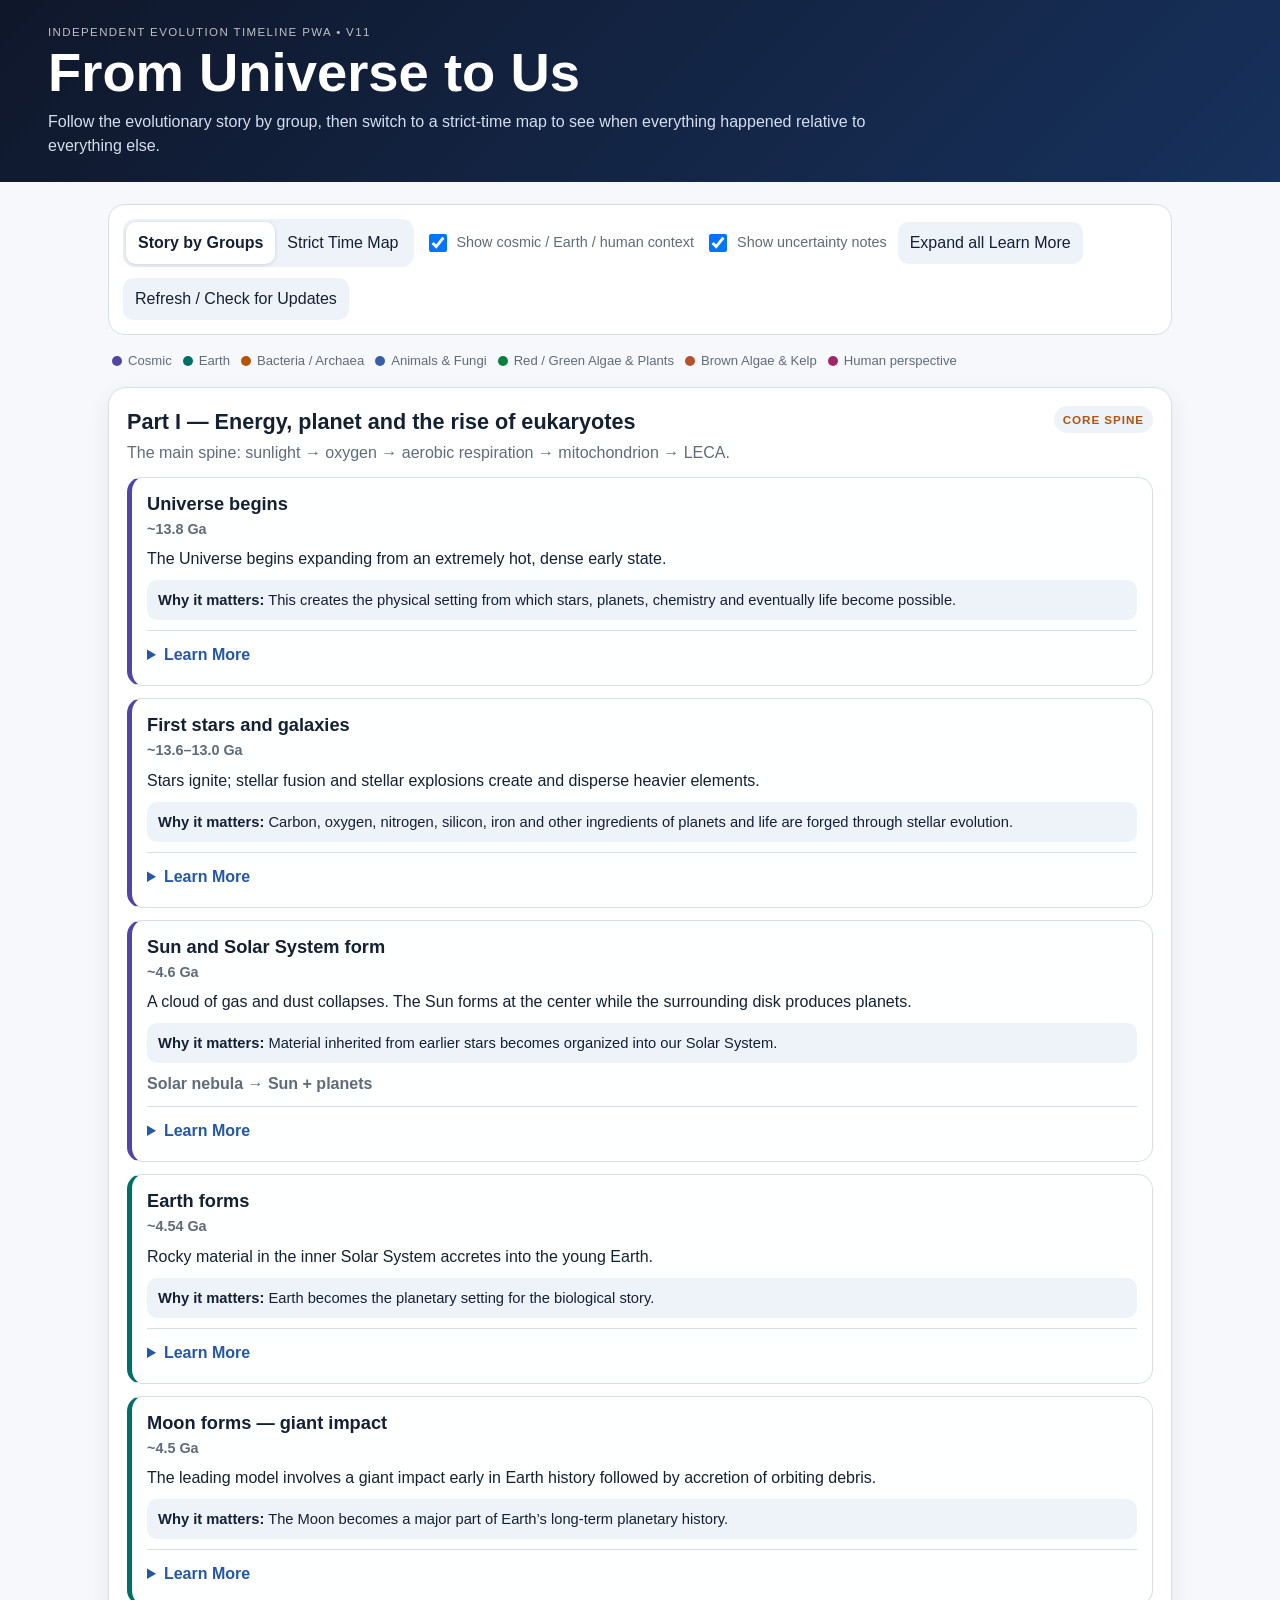
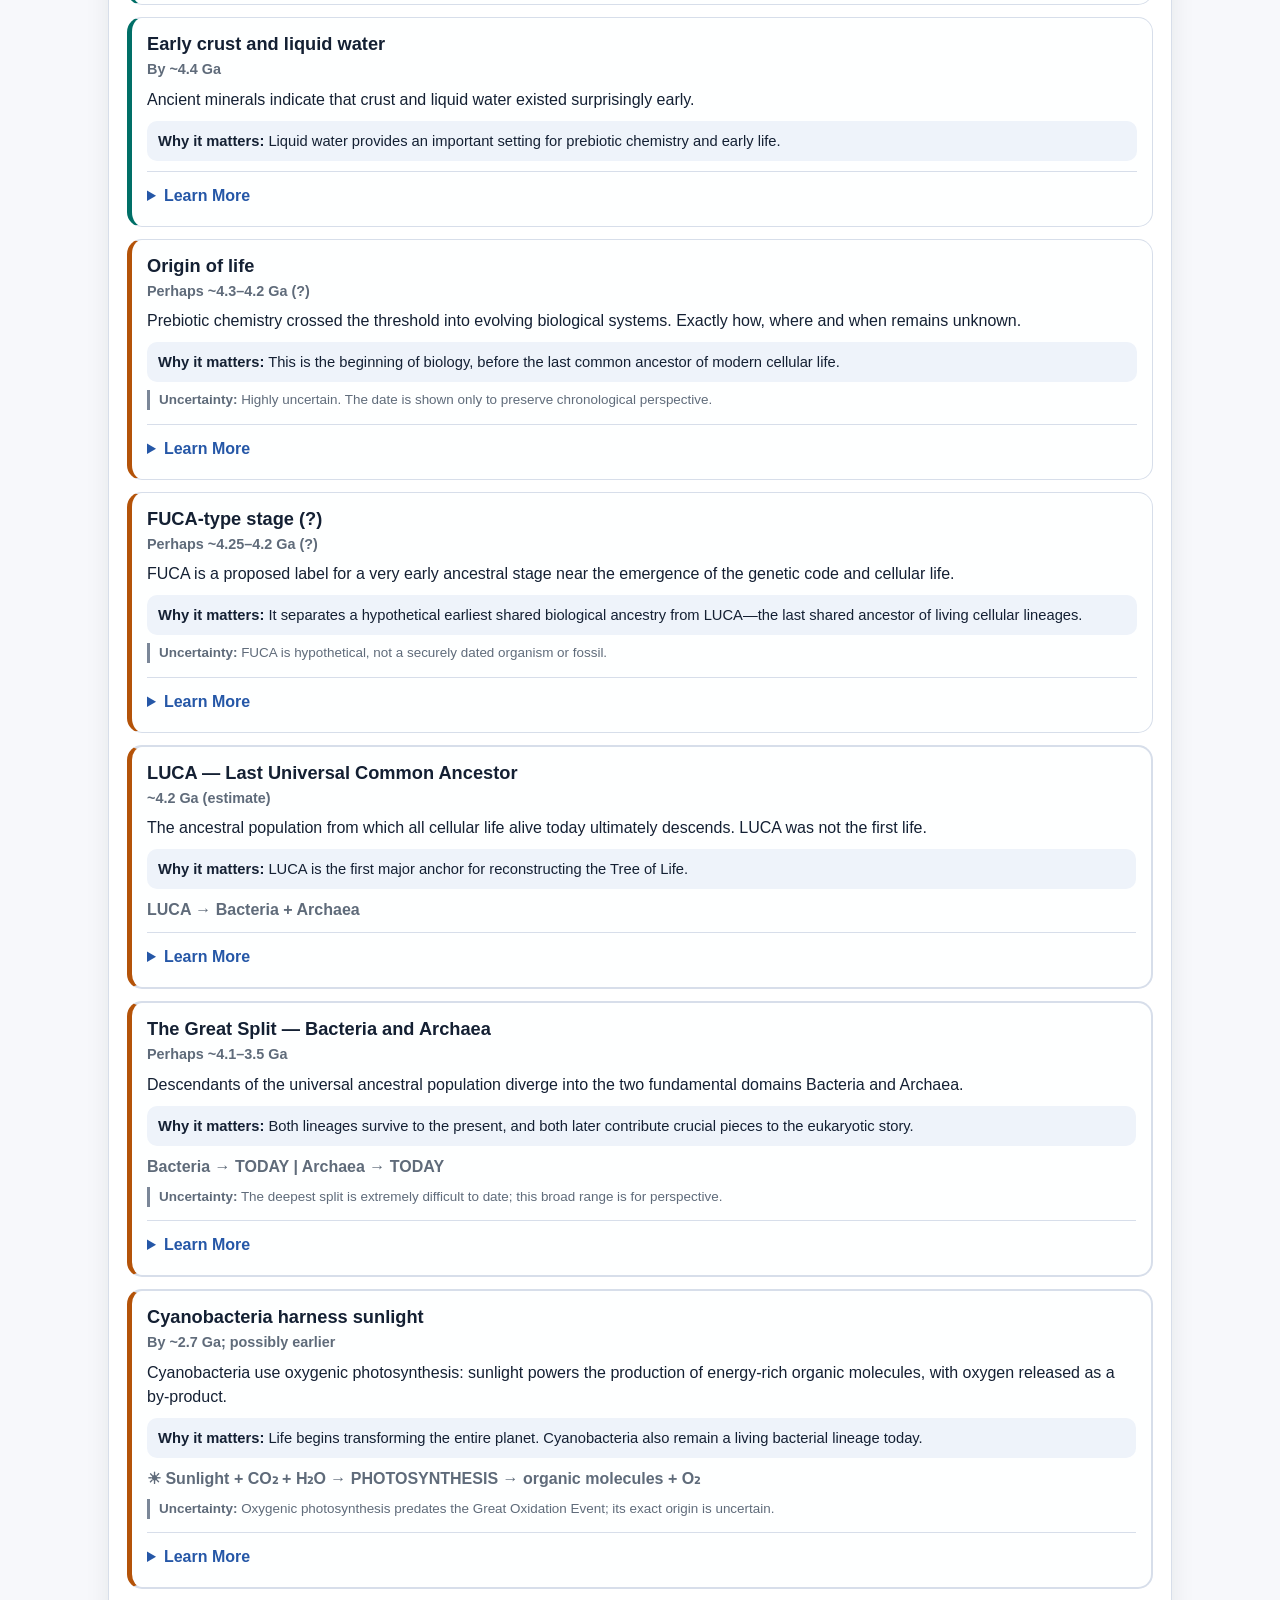
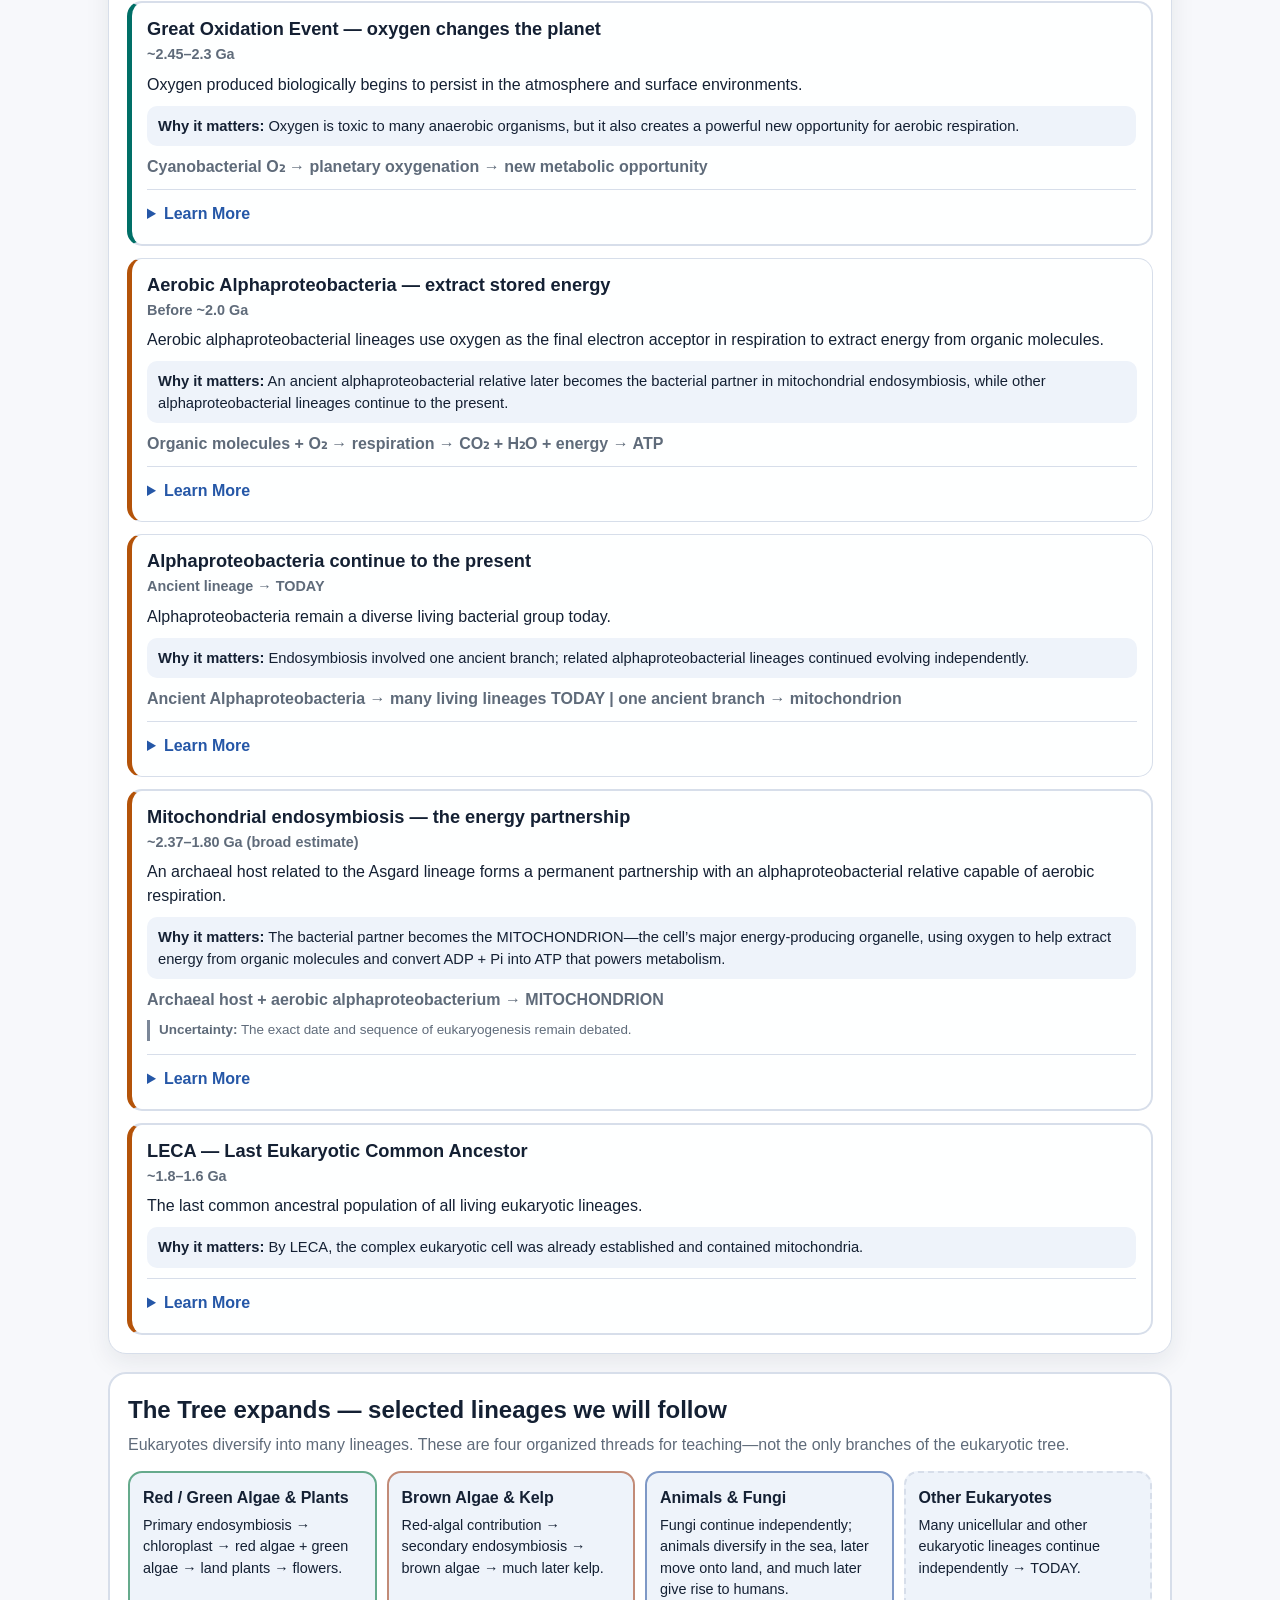
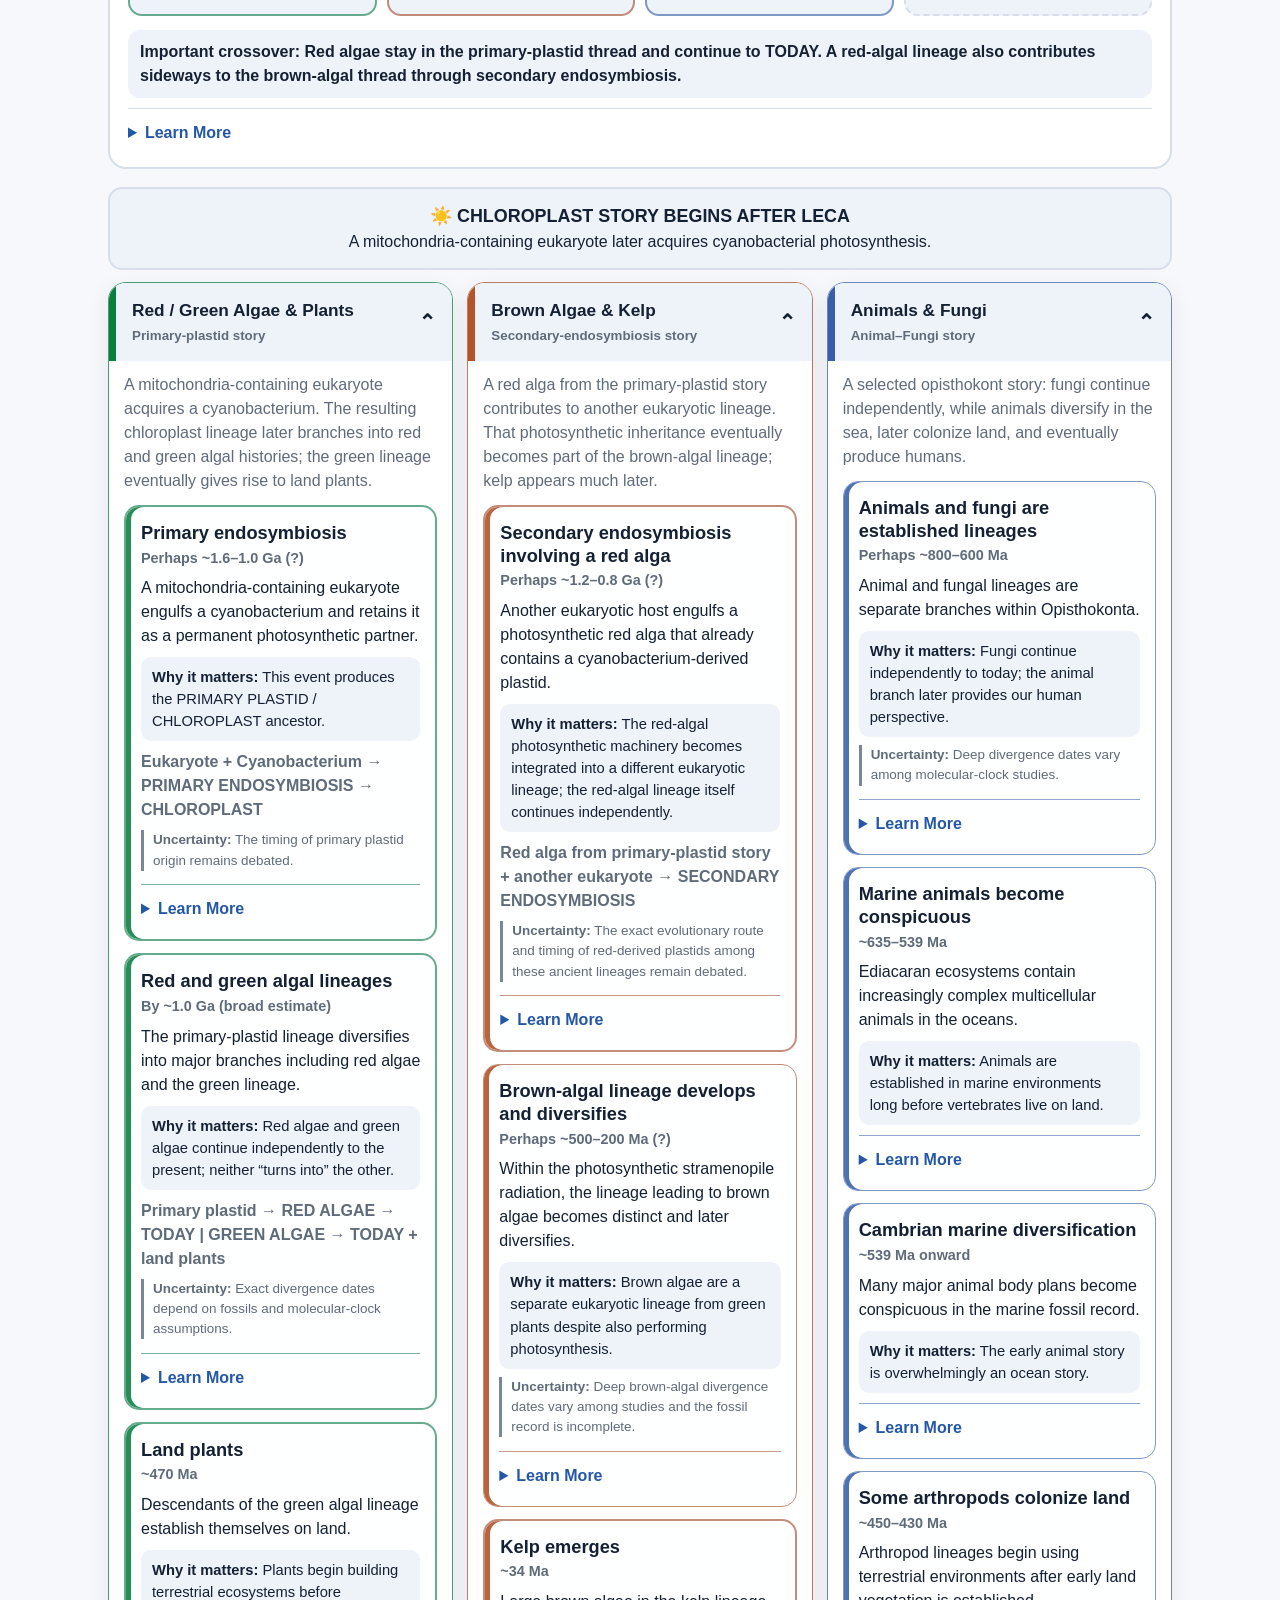
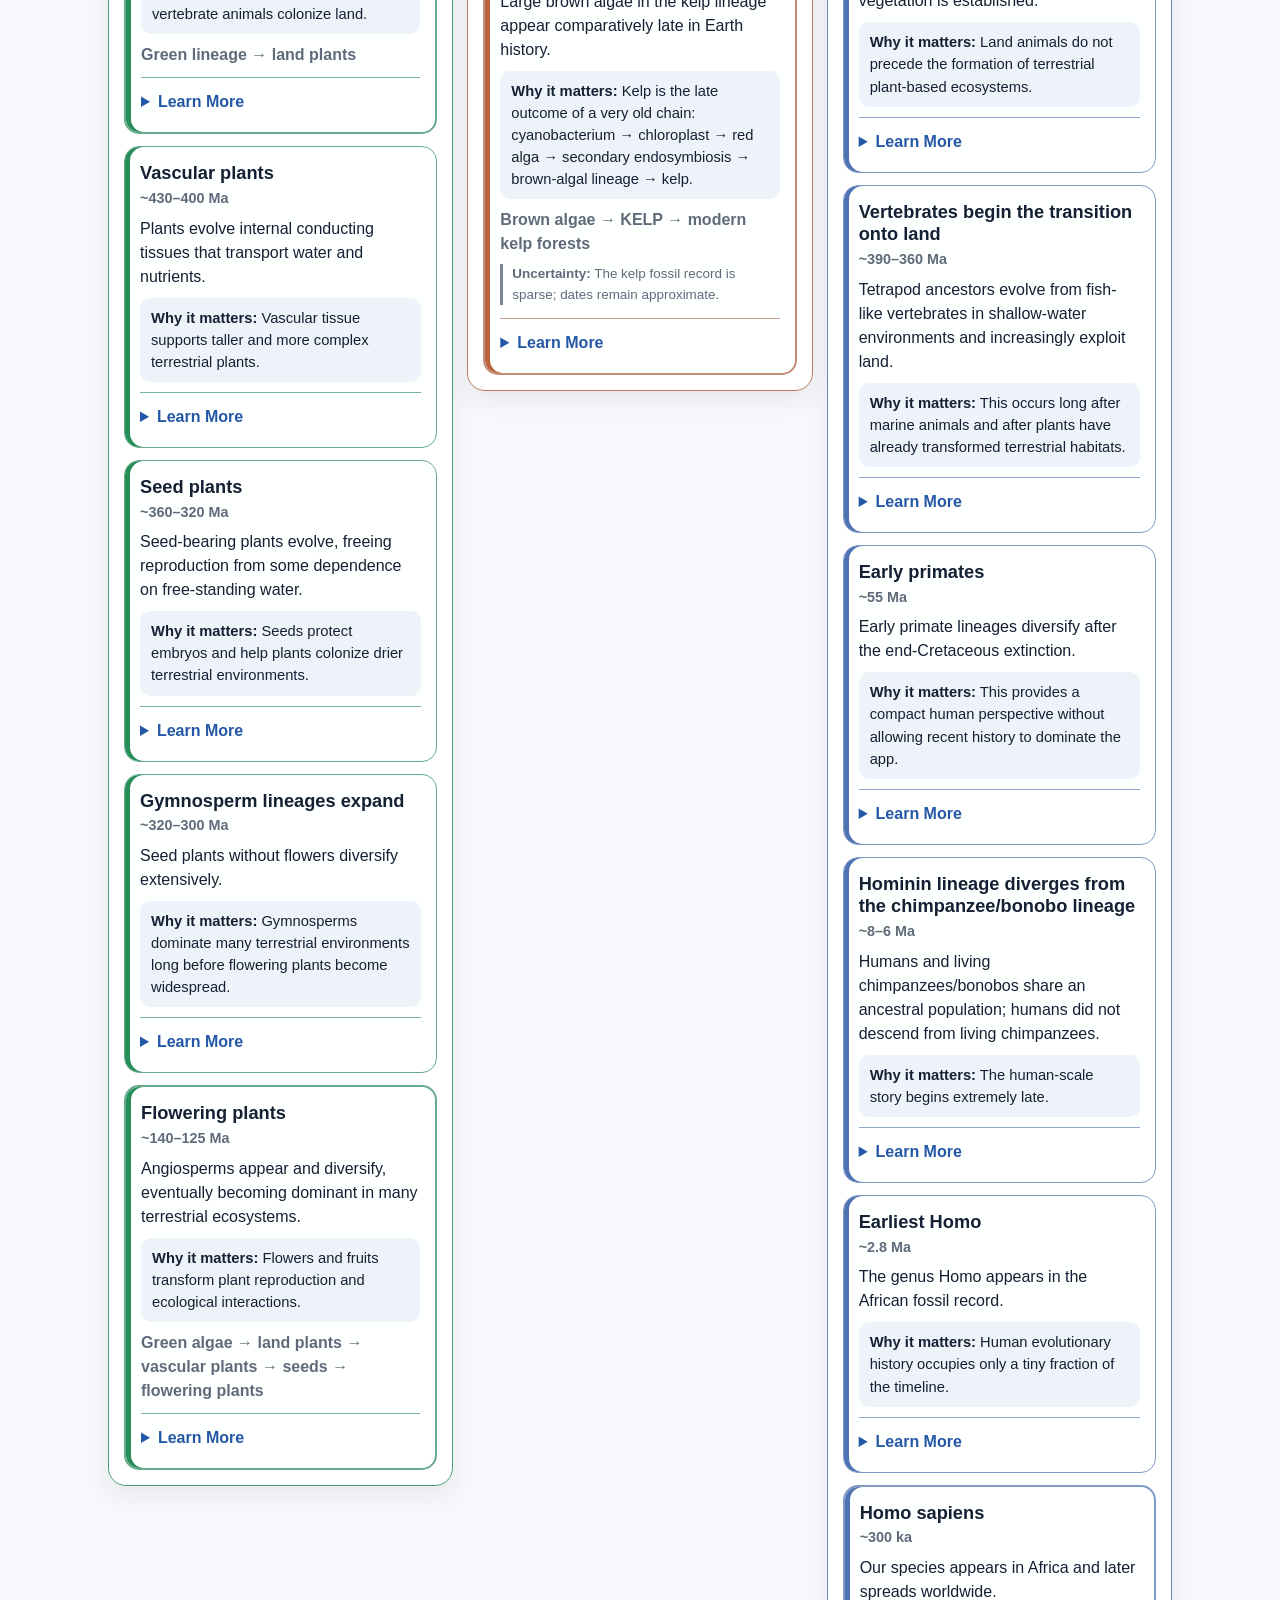
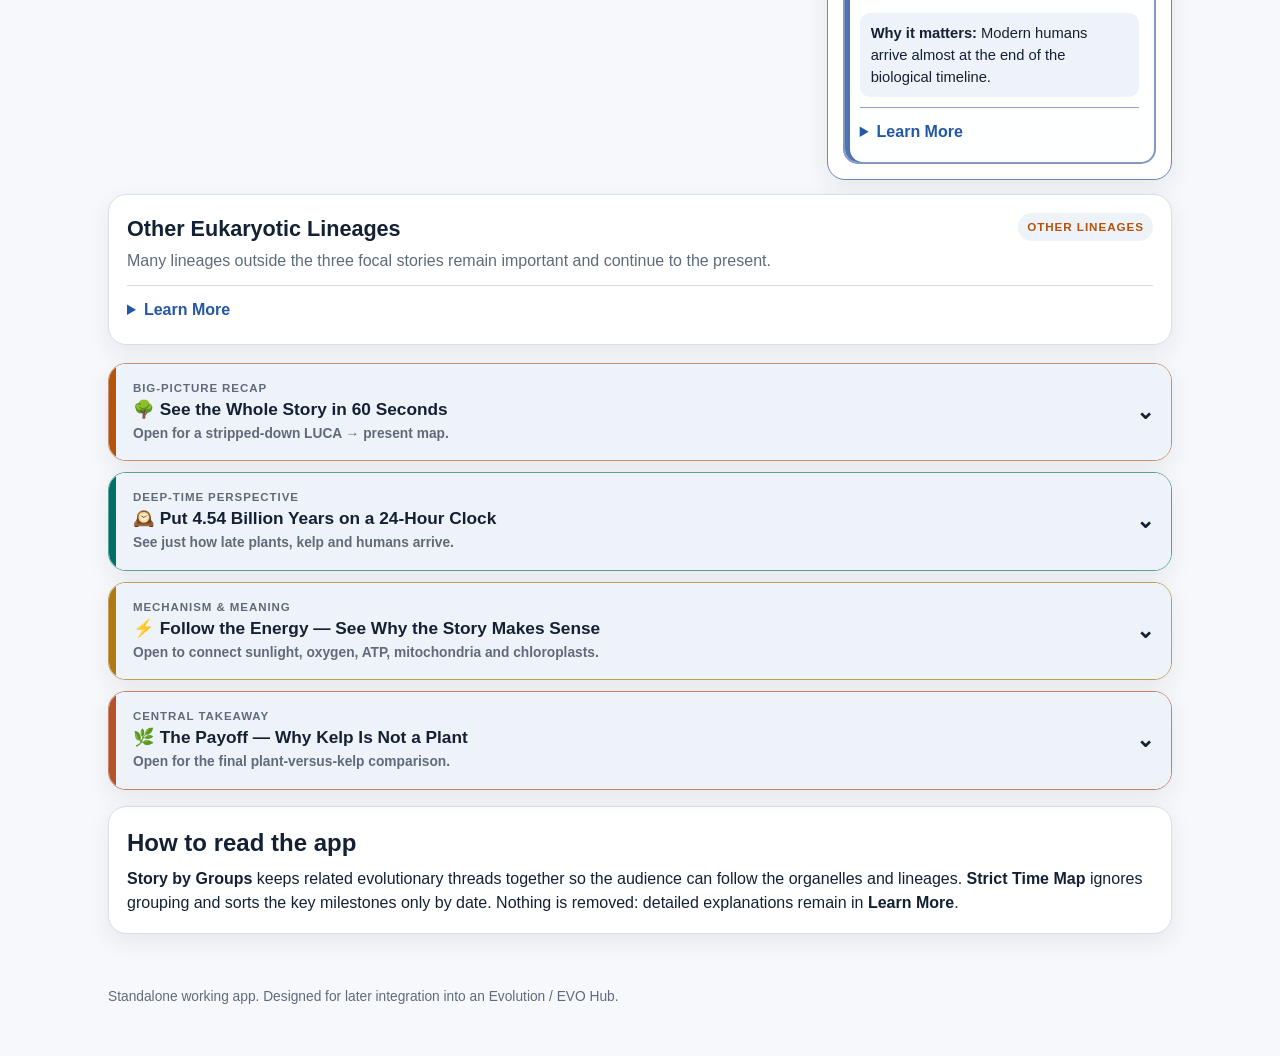
==== index.html @ 5f754919 "v11" ====
<!doctype html>
<html lang="en">
<head>
  <meta charset="utf-8" />
  <meta name="viewport" content="width=device-width, initial-scale=1, viewport-fit=cover" />
  <meta name="theme-color" content="#0f172a" />
  <meta name="description" content="From the Universe to LUCA, mitochondria, chloroplasts, algae, plants, kelp and humans." />
  <link rel="manifest" href="manifest.webmanifest" />
  <link rel="icon" href="icons/icon-192.png" />
  <link rel="apple-touch-icon" href="icons/icon-192.png" />
  <link rel="stylesheet" href="styles.css" />
  <title>From Universe to Us</title>
</head>
<body>
  <header class="topbar">
    <div>
      <p class="eyebrow">Independent Evolution Timeline PWA • v11</p>
      <h1>From Universe to Us</h1>
      <p class="subtitle">Follow the evolutionary story by group, then switch to a strict-time map to see when everything happened relative to everything else.</p>
    </div>
    <button id="installBtn" class="install" hidden>Install app</button>
  </header>

  <main>
    <section class="controls" aria-label="Timeline controls">
      <div class="segmented" role="group" aria-label="View mode">
        <button class="mode active" data-view="story">Story by Groups</button>
        <button class="mode" data-view="time">Strict Time Map</button>
      </div>
      <label class="switch"><input id="contextToggle" type="checkbox" checked><span>Show cosmic / Earth / human context</span></label>
      <label class="switch"><input id="uncertaintyToggle" type="checkbox" checked><span>Show uncertainty notes</span></label>
      <button id="expandAll" class="ghost">Expand all Learn More</button>
      <button id="refreshApp" class="ghost" type="button">Refresh / Check for Updates</button>
      <span id="updateStatus" class="update-status" role="status" aria-live="polite"></span>
    </section>

    <section class="legend" aria-label="Legend">
      <span><i class="dot cosmic"></i>Cosmic</span>
      <span><i class="dot earth"></i>Earth</span>
      <span><i class="dot bacteria"></i>Bacteria / Archaea</span>
      <span><i class="dot animals"></i>Animals & Fungi</span>
      <span><i class="dot plastid"></i>Red / Green Algae & Plants</span>
      <span><i class="dot brown"></i>Brown Algae & Kelp</span>
      <span><i class="dot human"></i>Human perspective</span>
    </section>

    <section id="storyView" class="view-panel"></section>
    <section id="timeView" class="view-panel" hidden></section>

    <section class="card principle-card">
      <h2>How to read the app</h2>
      <p><strong>Story by Groups</strong> keeps related evolutionary threads together so the audience can follow the organelles and lineages. <strong>Strict Time Map</strong> ignores grouping and sorts the key milestones only by date. Nothing is removed: detailed explanations remain in <strong>Learn More</strong>.</p>
    </section>
  </main>

  <footer>
    <p>Standalone working app. Designed for later integration into an Evolution / EVO Hub.</p>
  </footer>
  <script src="app.js" defer></script>
</body>
</html>
---- styles.css ----
:root{
  color-scheme:light dark;
  --bg:#f7f8fb;--panel:#fff;--text:#142033;--muted:#5f6b7a;--line:#d7deea;--soft:#eef3fa;
  --cosmic:#6d5bd0;--earth:#23856d;--bacteria:#a15c13;--animals:#8a4f8b;--plastid:#25805d;--brown:#8b6236;--human:#a23b72;--accent:#2557a7;
  --shadow:0 8px 24px rgba(23,36,56,.08)
}
@media(prefers-color-scheme:dark){:root{--bg:#0b1220;--panel:#111b2d;--text:#e8eef7;--muted:#a8b2c3;--line:#26344a;--soft:#17243a;--shadow:none;--accent:#8db6ff}}
*{box-sizing:border-box}body{margin:0;background:var(--bg);color:var(--text);font-family:ui-sans-serif,-apple-system,BlinkMacSystemFont,"Segoe UI",sans-serif;line-height:1.5}
.topbar{padding:24px clamp(18px,4vw,48px);background:linear-gradient(135deg,#0f172a,#17315c);color:#fff;display:flex;justify-content:space-between;gap:20px;align-items:flex-start}.eyebrow{text-transform:uppercase;letter-spacing:.12em;font-size:.72rem;opacity:.72;margin:0 0 4px}.topbar h1{font-size:clamp(2rem,6vw,3.4rem);line-height:1.04;margin:0}.subtitle{max-width:860px;margin:8px 0 0;color:#d5def0}
main{max-width:1120px;margin:auto;padding:22px clamp(14px,3vw,28px) 40px}.controls,.legend{display:flex;gap:11px;flex-wrap:wrap;align-items:center;margin-bottom:16px}.controls{padding:14px;background:var(--panel);border:1px solid var(--line);border-radius:16px}.segmented{display:flex;background:var(--soft);border-radius:12px;padding:3px}.mode,.ghost,.install{font:inherit;border:0;border-radius:10px;padding:9px 12px;cursor:pointer}.mode{background:transparent;color:var(--text)}.mode.active{background:var(--panel);box-shadow:0 1px 4px rgba(0,0,0,.14);font-weight:800}.ghost{background:var(--soft);color:var(--text)}.install{background:#fff;color:#0f172a;font-weight:700}.switch{display:flex;align-items:center;gap:7px;font-size:.9rem;color:var(--muted)}.switch input{width:18px;height:18px}.legend{font-size:.82rem;color:var(--muted);padding:0 4px}.legend span{display:flex;align-items:center;gap:6px}.dot{width:10px;height:10px;border-radius:50%;display:inline-block}.cosmic{background:var(--cosmic)}.earth{background:var(--earth)}.bacteria{background:var(--bacteria)}.animals{background:var(--animals)}.plastid{background:var(--plastid)}.brown{background:var(--brown)}.human{background:var(--human)}
.card,.section-shell{background:var(--panel);border:1px solid var(--line);border-radius:18px;padding:18px;box-shadow:var(--shadow)}.section-shell{margin:16px 0}.section-head{display:flex;gap:12px;justify-content:space-between;align-items:flex-start;margin-bottom:12px}.section-head h2{margin:0;font-size:1.35rem}.section-head p{margin:3px 0 0;color:var(--muted)}.thread-tag{font-size:.73rem;font-weight:900;letter-spacing:.08em;text-transform:uppercase;border-radius:999px;padding:5px 9px;background:var(--soft);white-space:nowrap}.thread-tag.animals{color:var(--animals)}.thread-tag.plastid{color:var(--plastid)}.thread-tag.brown{color:var(--brown)}.thread-tag.bacteria{color:var(--bacteria)}
.event-list{display:grid;gap:12px}.event-card{border:1px solid var(--line);border-radius:15px;padding:14px 15px;background:color-mix(in srgb,var(--panel) 96%,var(--soft));position:relative}.event-card.major{border-width:2px}.event-card h3{margin:1px 0 3px;font-size:1.14rem;line-height:1.25}.date{font-weight:850;color:var(--muted);font-size:.9rem;margin:0 0 7px}.summary{margin:0}.why{margin:9px 0 0;padding:9px 11px;background:var(--soft);border-radius:10px;font-size:.92rem}.flow{font-weight:800;color:var(--muted);margin:9px 0 0}.uncertainty{margin-top:8px;font-size:.84rem;color:var(--muted);border-left:3px solid #7b8798;padding-left:9px}.details{margin-top:10px;border-top:1px solid var(--line);padding-top:8px}.details summary{cursor:pointer;font-weight:800;color:var(--accent);padding:4px 0}.details ul{margin:8px 0 0;padding-left:20px}.details li{margin:4px 0}.context-hidden .context{display:none}.uncertainty-hidden .uncertainty{display:none}
.spine .event-card{border-left:5px solid var(--bacteria)}.spine .event-card.earth-event{border-left-color:var(--earth)}.spine .event-card.cosmic-event{border-left-color:var(--cosmic)}
.tree-roadmap{margin:18px 0;padding:18px;border:2px solid var(--line);border-radius:18px;background:var(--panel)}.tree-roadmap h2{margin:0}.tree-roadmap .roadmap-intro{color:var(--muted);margin:5px 0 14px}.roadmap-grid{display:grid;grid-template-columns:repeat(4,minmax(0,1fr));gap:10px}.road{min-width:0;border-radius:14px;padding:13px;border:2px solid var(--line);background:var(--soft)}.road h3{margin:0 0 5px;font-size:1rem}.road p{margin:0;font-size:.9rem}.road.animals{border-color:color-mix(in srgb,var(--animals) 55%,var(--line))}.road.plastid{border-color:color-mix(in srgb,var(--plastid) 55%,var(--line))}.road.brown{border-color:color-mix(in srgb,var(--brown) 60%,var(--line))}.road.other{border-style:dashed}.crossover{margin:14px 0 0;padding:10px 12px;border-radius:12px;background:var(--soft);font-weight:750}.organelle-banner{border:2px solid var(--line);padding:14px;border-radius:14px;text-align:center;margin:12px 0;background:var(--soft)}.organelle-banner strong{font-size:1.12rem}
.group-grid{display:grid;grid-template-columns:repeat(3,minmax(0,1fr));gap:14px;align-items:start}.group-grid .section-shell{margin:0}.group-grid .other-shell{grid-column:1/-1}.mini-flow{display:flex;flex-wrap:wrap;gap:6px;align-items:center;margin-top:9px;font-weight:750;color:var(--muted)}.mini-flow span{padding:4px 7px;border-radius:8px;background:var(--soft)}
.time-map{background:var(--panel);border:1px solid var(--line);border-radius:18px;padding:18px}.time-intro{margin:0 0 14px;color:var(--muted)}.time-rows{display:grid;gap:5px}.time-row{display:grid;grid-template-columns:145px 18px minmax(0,1fr);gap:10px;align-items:center;padding:7px 5px;border-bottom:1px solid color-mix(in srgb,var(--line) 70%,transparent)}.time-row:last-child{border-bottom:0}.time-date{font-size:.82rem;font-weight:850;color:var(--muted);text-align:right}.time-mark{width:12px;height:12px;border-radius:50%;background:var(--bacteria)}.time-row.cosmic .time-mark{background:var(--cosmic)}.time-row.earth .time-mark{background:var(--earth)}.time-row.animals .time-mark{background:var(--animals)}.time-row.plastid .time-mark{background:var(--plastid)}.time-row.brown .time-mark{background:var(--brown)}.time-row.human .time-mark{background:var(--human)}.time-label{display:flex;gap:8px;align-items:center;min-width:0}.time-label strong{font-size:.92rem}.time-badge{font-size:.66rem;font-weight:850;letter-spacing:.06em;text-transform:uppercase;color:var(--muted);background:var(--soft);border-radius:999px;padding:3px 6px;white-space:nowrap}.payoff{margin-top:18px;border:2px solid color-mix(in srgb,var(--brown) 55%,var(--line));border-radius:18px;padding:18px;background:var(--panel)}.payoff h2{margin:0 0 9px}.compare{display:grid;grid-template-columns:1fr 1fr;gap:12px}.compare>div{background:var(--soft);border-radius:13px;padding:12px}.compare h3{margin:0 0 5px;font-size:1rem}.compare p{margin:0}.principle-card{margin-top:16px}.principle-card h2{margin:0 0 6px}.principle-card p{margin:0}.update-status{font-size:.85rem;color:var(--muted);align-self:center;min-height:1.2em}.ghost:disabled{opacity:.6;cursor:wait}footer{max-width:1120px;margin:auto;padding:0 28px 34px;color:var(--muted);font-size:.86rem}
@media(max-width:820px){.roadmap-grid{grid-template-columns:1fr 1fr}.group-grid{grid-template-columns:1fr}.group-grid .other-shell{grid-column:auto}.time-row{grid-template-columns:106px 14px minmax(0,1fr)}.time-badge{display:none}}
@media(max-width:560px){.topbar{padding-top:calc(20px + env(safe-area-inset-top));flex-direction:column}.controls{align-items:flex-start;flex-direction:column}.segmented{width:100%}.mode{flex:1}.ghost{width:100%}.roadmap-grid{grid-template-columns:1fr}.compare{grid-template-columns:1fr}.time-map{padding:12px}.time-row{grid-template-columns:92px 12px minmax(0,1fr);gap:7px}.time-date{font-size:.74rem}.time-label strong{font-size:.84rem}}

/* v8 readability + mobile story accordion */
:root{
 --cosmic:#5145a6;--earth:#006f67;--bacteria:#b45309;--animals:#365fa8;--plastid:#087f3f;--brown:#b4532a;--human:#9d2868;
}
.story-accordion{padding:0;overflow:hidden}.story-summary{list-style:none;cursor:pointer;display:flex;justify-content:space-between;align-items:center;gap:10px;padding:15px 16px;background:var(--soft)}.story-summary::-webkit-details-marker{display:none}.story-summary strong{display:block;font-size:1.08rem}.story-summary small{display:block;margin-top:2px;color:var(--muted);font-weight:750}.story-arrow{font-size:1.3rem;font-weight:900}.story-accordion[open] .story-arrow{transform:rotate(180deg)}.story-body{padding:0 15px 15px}.story-intro{color:var(--muted);margin:12px 0}.plastid-shell .story-summary{border-left:7px solid var(--plastid)}.brown-shell .story-summary{border-left:7px solid var(--brown)}.animals-shell .story-summary{border-left:7px solid var(--animals)}
.energy-summary{margin-top:18px;border:2px solid #b07a13;border-radius:18px;padding:18px;background:var(--panel)}.energy-summary h2{margin:0 0 12px}.energy-flow{background:var(--soft);border-radius:14px;padding:14px}.energy-flow>div{display:flex;flex-direction:column;align-items:center;text-align:center;gap:4px}.energy-flow span{font-weight:900}.energy-flow b{font-weight:800}.energy-conclusion{font-size:1.02rem;margin:13px 0 0}
/* Strict Time Map: essential information must be high contrast on iPhone */
.time-row{border-radius:10px;border-bottom:0;margin:3px 0;padding:9px 8px;background:#27364a;color:#fff}.time-row.cosmic{background:#4b438d}.time-row.earth{background:#00675f}.time-row.bacteria{background:#8a4708}.time-row.animals{background:#31578f}.time-row.plastid{background:#076c38}.time-row.brown{background:#8f4024}.time-row.human{background:#842459}.time-date{color:#fff;font-weight:900;text-shadow:0 1px 1px rgba(0,0,0,.3)}.time-label strong{color:#fff;font-weight:900}.time-badge{color:#172033;background:rgba(255,255,255,.9)}.time-mark{background:#fff!important;border:2px solid rgba(0,0,0,.22)}
@media(max-width:820px){.story-accordion{margin:0}.group-grid{gap:10px}.story-summary{min-height:58px}.story-body{padding-bottom:14px}}
@media(max-width:560px){.time-row{grid-template-columns:96px 12px minmax(0,1fr);padding:10px 7px}.time-date{font-size:.79rem}.time-label strong{font-size:.88rem;line-height:1.22}}

/* v9 — Earth history compressed into one 24-hour day */
.earth-day{margin-top:18px;border:2px solid color-mix(in srgb,var(--earth) 58%,var(--line));border-radius:18px;padding:18px;background:var(--panel)}
.earth-day-head{display:flex;justify-content:space-between;gap:18px;align-items:flex-start;margin-bottom:14px}.earth-day-head h2{margin:0 0 6px}.earth-day-head p{margin:0;max-width:780px}.earth-day-clock{flex:0 0 auto;text-align:center;border-radius:14px;padding:10px 12px;background:var(--soft);font-size:.76rem;font-weight:850;letter-spacing:.06em}.earth-day-clock strong{display:block;margin-top:2px;font-size:.83rem}.earth-day-table{border:1px solid var(--line);border-radius:14px;overflow:hidden}.earth-day-row{display:grid;grid-template-columns:minmax(180px,1.55fr) minmax(120px,.8fr) minmax(120px,.85fr) minmax(120px,.8fr);align-items:center}.earth-day-row>div{padding:8px 10px;border-bottom:1px solid var(--line);min-width:0}.earth-day-row>div+div{border-left:1px solid var(--line)}.earth-day-row:last-child>div{border-bottom:0}.earth-day-header{background:var(--soft);font-size:.78rem;font-weight:900;text-transform:uppercase;letter-spacing:.045em}.earth-day-event{font-weight:800}.earth-day-takeaway{margin-top:12px;padding:11px 12px;border-radius:12px;background:var(--soft);line-height:1.45}
@media(max-width:700px){.earth-day-head{display:block}.earth-day-clock{margin-top:10px;display:inline-block}.earth-day-table{border:0;display:grid;gap:8px}.earth-day-header{display:none}.earth-day-row{display:grid;grid-template-columns:1fr 1fr;border:1px solid var(--line);border-radius:12px;overflow:hidden;background:color-mix(in srgb,var(--panel) 95%,var(--soft))}.earth-day-row>div{border:0!important;padding:7px 9px}.earth-day-event{grid-column:1/-1;background:var(--soft);font-size:.94rem}.earth-day-row>div:not(.earth-day-event)::before{content:attr(data-label);display:block;font-size:.66rem;font-weight:900;text-transform:uppercase;letter-spacing:.04em;color:var(--muted);margin-bottom:2px}.earth-day-row>div:nth-child(2){grid-column:1/-1}.earth-day-row>div:nth-child(3),.earth-day-row>div:nth-child(4){font-size:.86rem}}

/* v11 — lineage-colored story interiors + collapsed conclusion suite */
.plastid-shell[open]{border-color:color-mix(in srgb,var(--plastid) 68%,var(--line))}
.brown-shell[open]{border-color:color-mix(in srgb,var(--brown) 72%,var(--line))}
.animals-shell[open]{border-color:color-mix(in srgb,var(--animals) 68%,var(--line))}
.plastid-shell[open] .event-card{border-color:color-mix(in srgb,var(--plastid) 54%,var(--line));box-shadow:inset 5px 0 0 color-mix(in srgb,var(--plastid) 88%,transparent)}
.brown-shell[open] .event-card{border-color:color-mix(in srgb,var(--brown) 58%,var(--line));box-shadow:inset 5px 0 0 color-mix(in srgb,var(--brown) 90%,transparent)}
.animals-shell[open] .event-card{border-color:color-mix(in srgb,var(--animals) 54%,var(--line));box-shadow:inset 5px 0 0 color-mix(in srgb,var(--animals) 88%,transparent)}
.plastid-shell[open] .details{border-top-color:color-mix(in srgb,var(--plastid) 45%,var(--line))}
.brown-shell[open] .details{border-top-color:color-mix(in srgb,var(--brown) 48%,var(--line))}
.animals-shell[open] .details{border-top-color:color-mix(in srgb,var(--animals) 45%,var(--line))}

.closing-suite{display:grid;gap:11px;margin-top:18px}
.closing-accordion{background:var(--panel);border:1px solid var(--line);border-radius:18px;overflow:hidden;box-shadow:var(--shadow)}
.closing-summary{list-style:none;cursor:pointer;display:flex;align-items:center;justify-content:space-between;gap:14px;padding:16px 17px;background:var(--soft)}
.closing-summary::-webkit-details-marker{display:none}.closing-summary-text{min-width:0}.closing-kicker{display:block;font-size:.72rem;font-weight:900;letter-spacing:.08em;text-transform:uppercase;color:var(--muted);margin-bottom:2px}.closing-summary strong{display:block;font-size:1.08rem;line-height:1.25}.closing-invite{display:block;color:var(--muted);font-size:.86rem;font-weight:700;margin-top:3px}.closing-arrow{font-size:1.35rem;font-weight:900;flex:0 0 auto;transition:transform .18s ease}.closing-accordion[open] .closing-arrow{transform:rotate(180deg)}.closing-body{padding:16px 17px 18px}.closing-body>.earth-day,.closing-body>.energy-summary,.closing-body>.payoff{margin:0;border:0;box-shadow:none;padding:0;background:transparent}
.closing-accordion.quick{border-color:color-mix(in srgb,var(--bacteria) 55%,var(--line))}.closing-accordion.quick .closing-summary{border-left:7px solid var(--bacteria)}
.closing-accordion.clock{border-color:color-mix(in srgb,var(--earth) 58%,var(--line))}.closing-accordion.clock .closing-summary{border-left:7px solid var(--earth)}
.closing-accordion.energy{border-color:color-mix(in srgb,#b07a13 65%,var(--line))}.closing-accordion.energy .closing-summary{border-left:7px solid #b07a13}
.closing-accordion.kelp{border-color:color-mix(in srgb,var(--brown) 66%,var(--line))}.closing-accordion.kelp .closing-summary{border-left:7px solid var(--brown)}

.quick-story{display:grid;gap:10px}.quick-spine,.quick-branch{border:1px solid var(--line);border-radius:14px;padding:12px 13px;background:var(--soft)}.quick-spine{text-align:center;font-weight:800}.quick-arrow{text-align:center;font-weight:900;color:var(--muted)}.quick-branches{display:grid;grid-template-columns:repeat(2,minmax(0,1fr));gap:10px}.quick-branch h3{margin:0 0 6px;font-size:1rem}.quick-branch p{margin:0;font-size:.92rem}.quick-branch.red{border-left:6px solid #a61b35}.quick-branch.green{border-left:6px solid var(--plastid)}.quick-branch.brown{border-left:6px solid var(--brown)}.quick-branch.animals{border-left:6px solid var(--animals)}.quick-note{margin:2px 0 0;color:var(--muted);font-size:.9rem;text-align:center}
@media(max-width:620px){.quick-branches{grid-template-columns:1fr}.closing-summary{padding:14px}.closing-body{padding:14px}.closing-summary strong{font-size:1.02rem}}
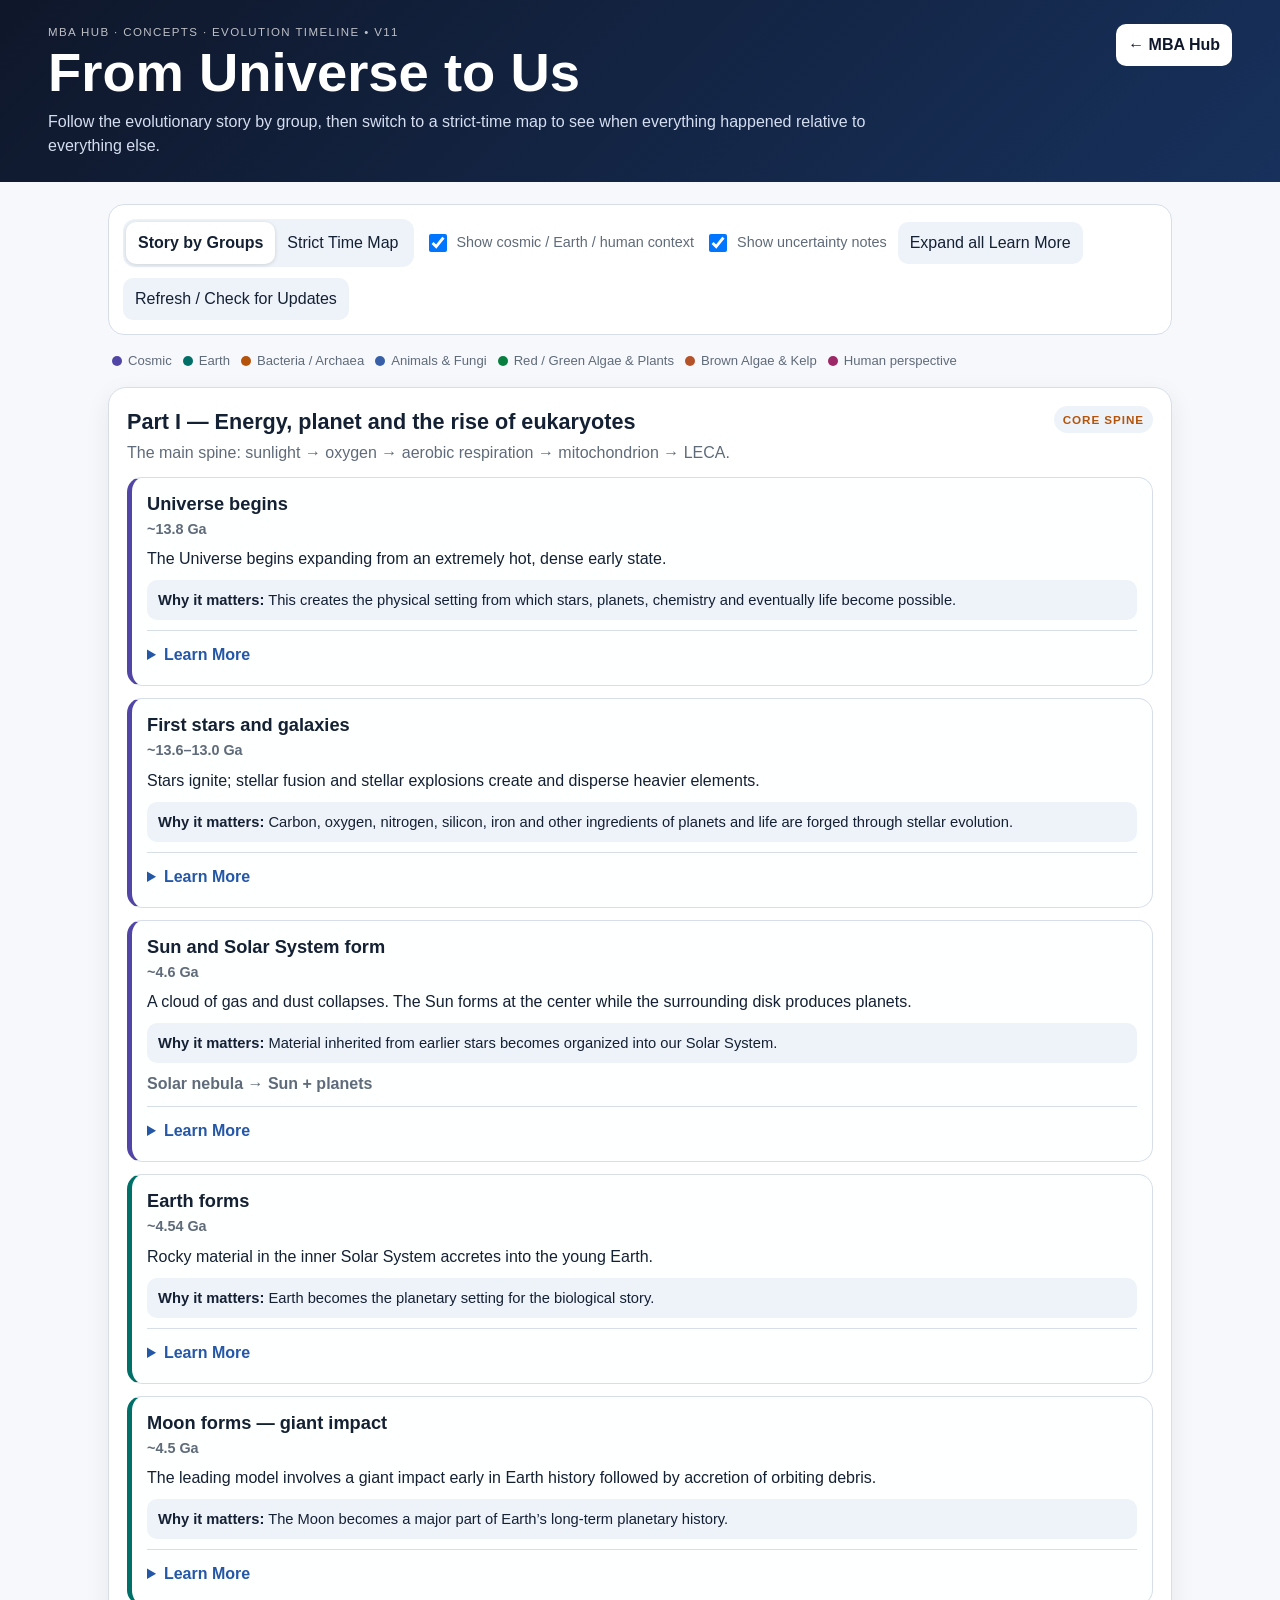
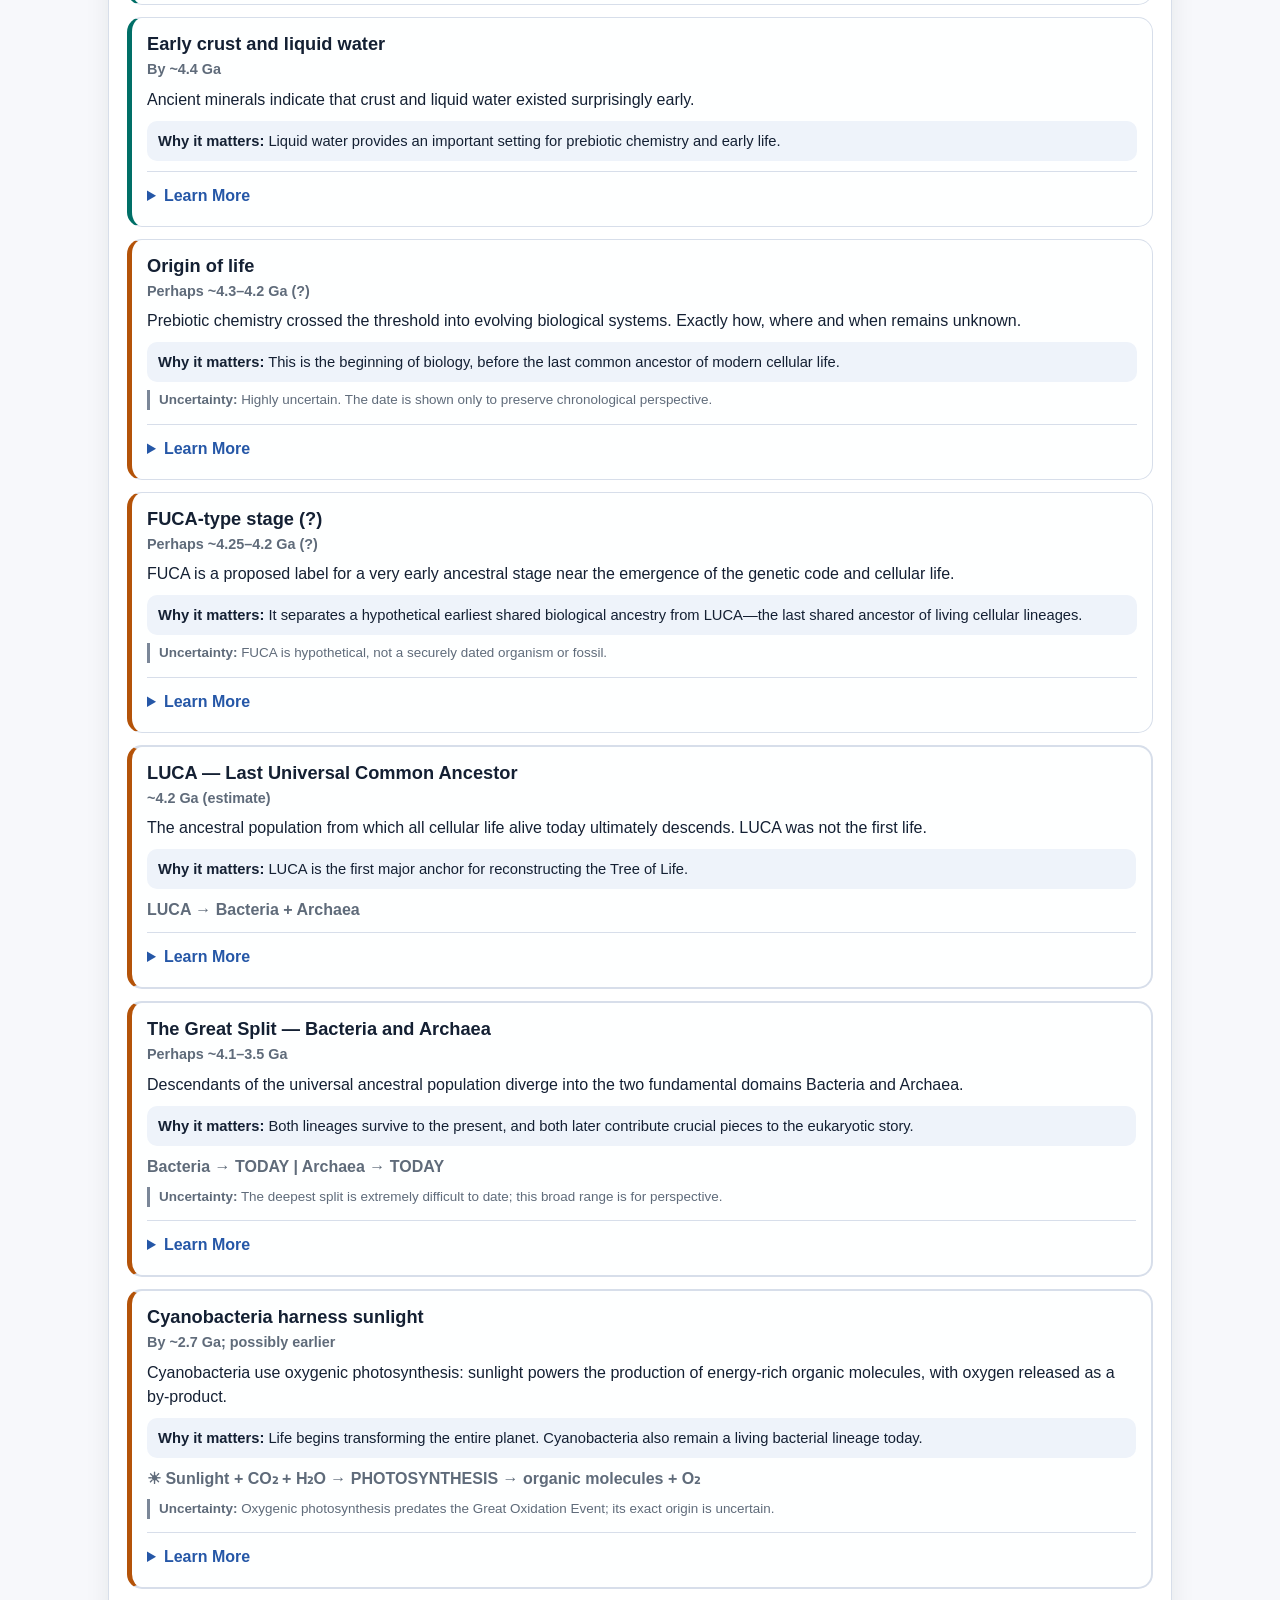
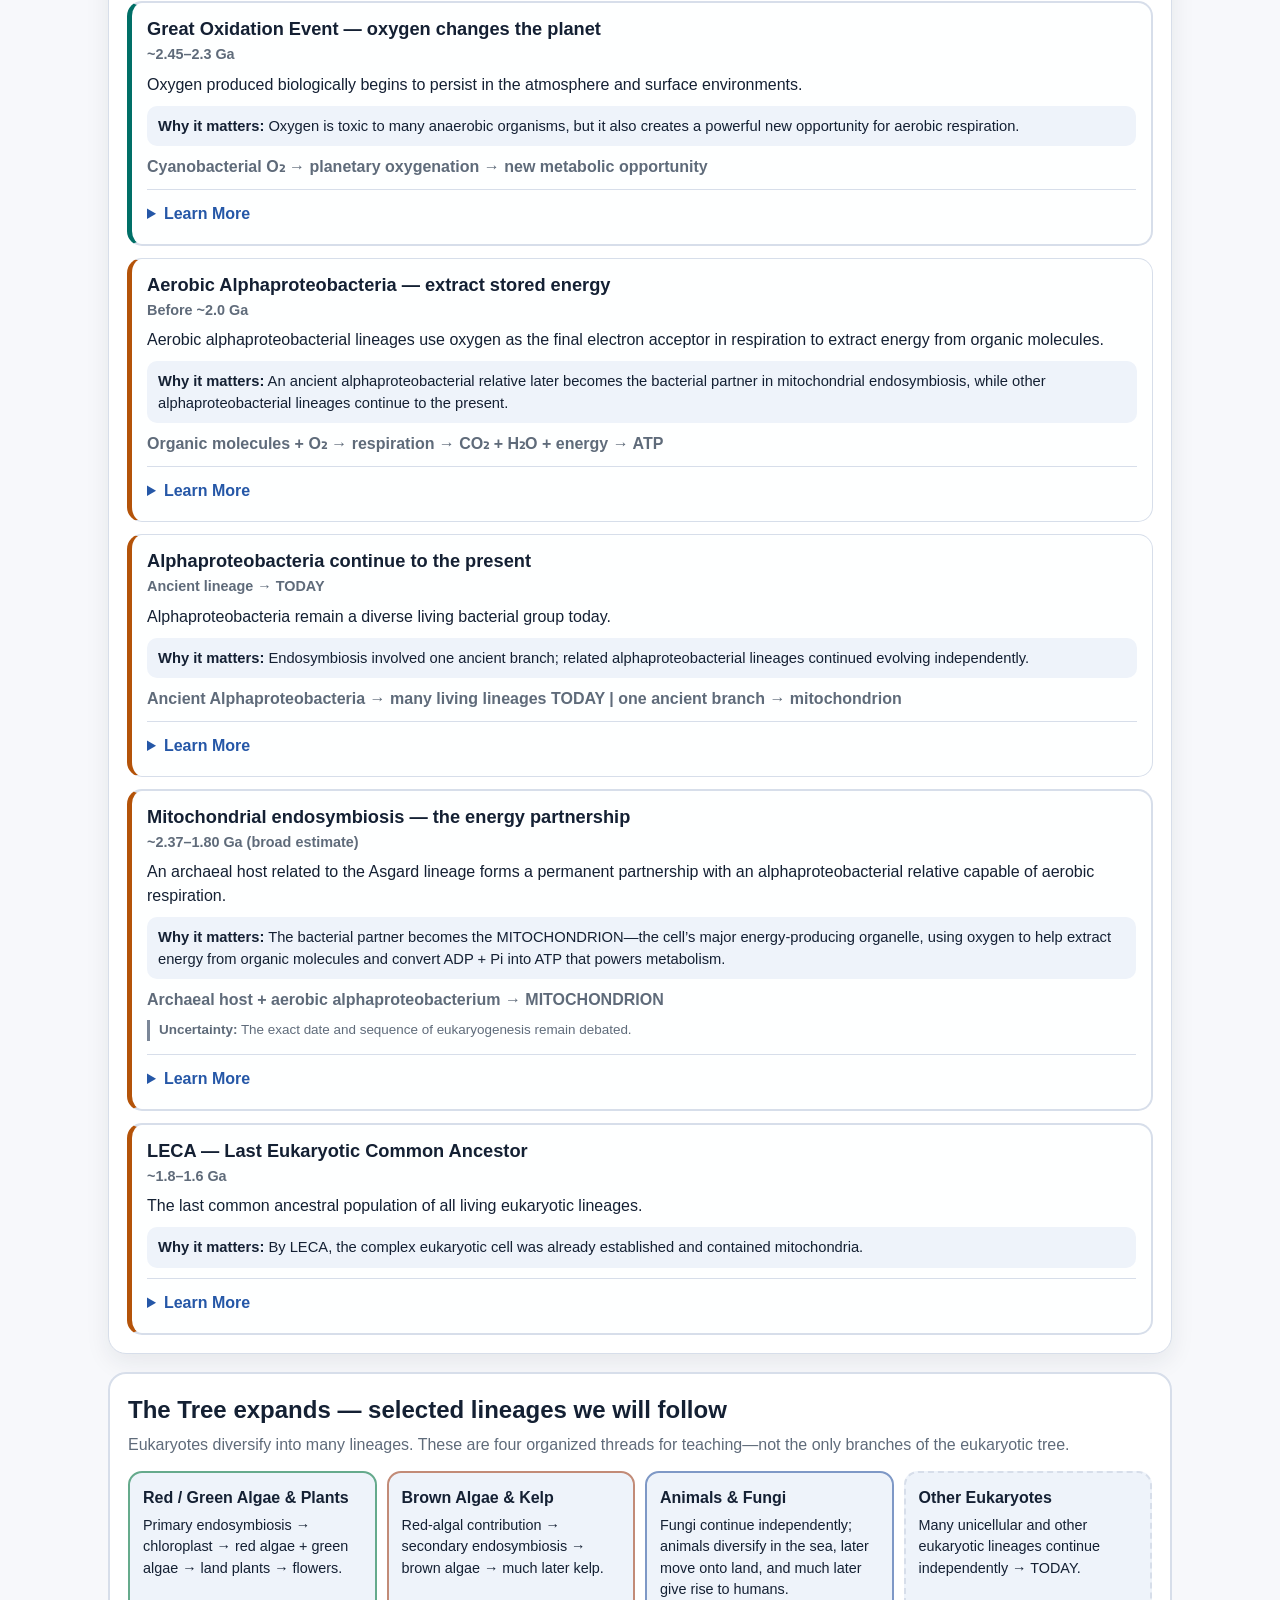
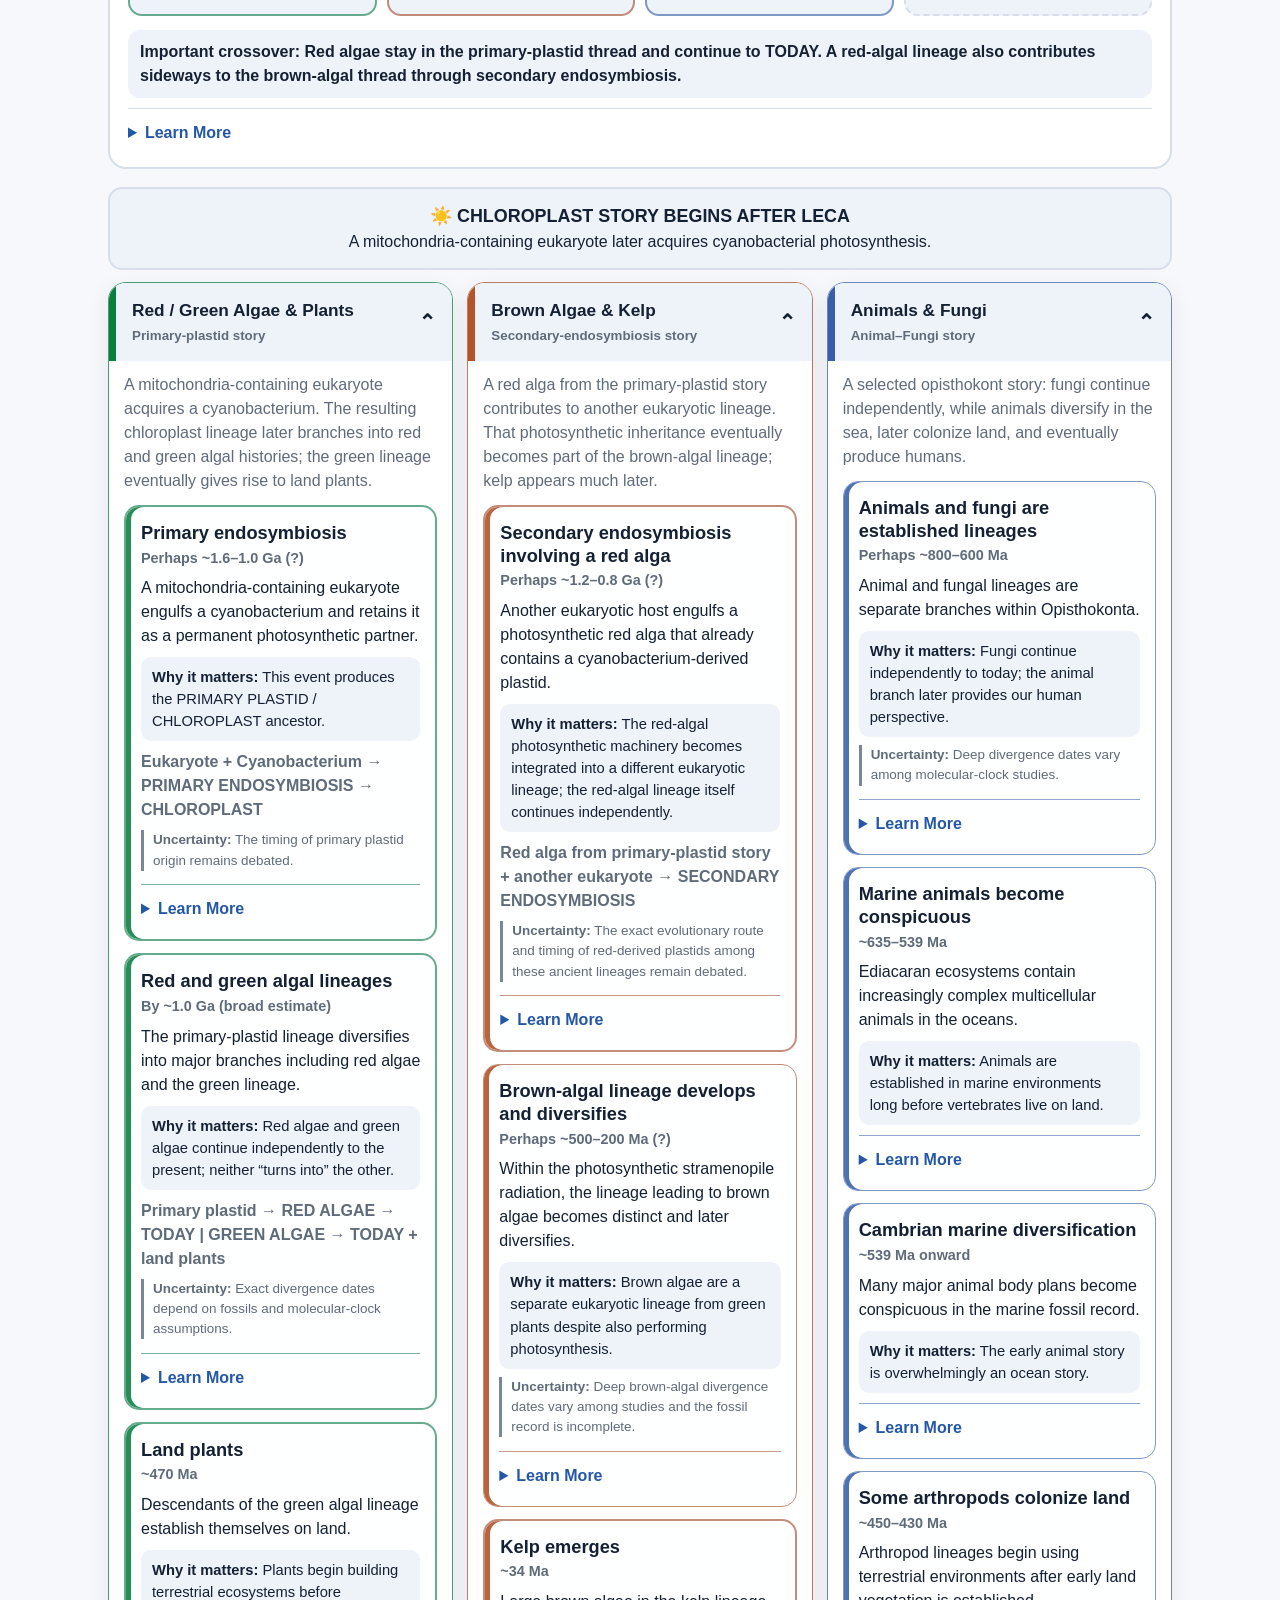
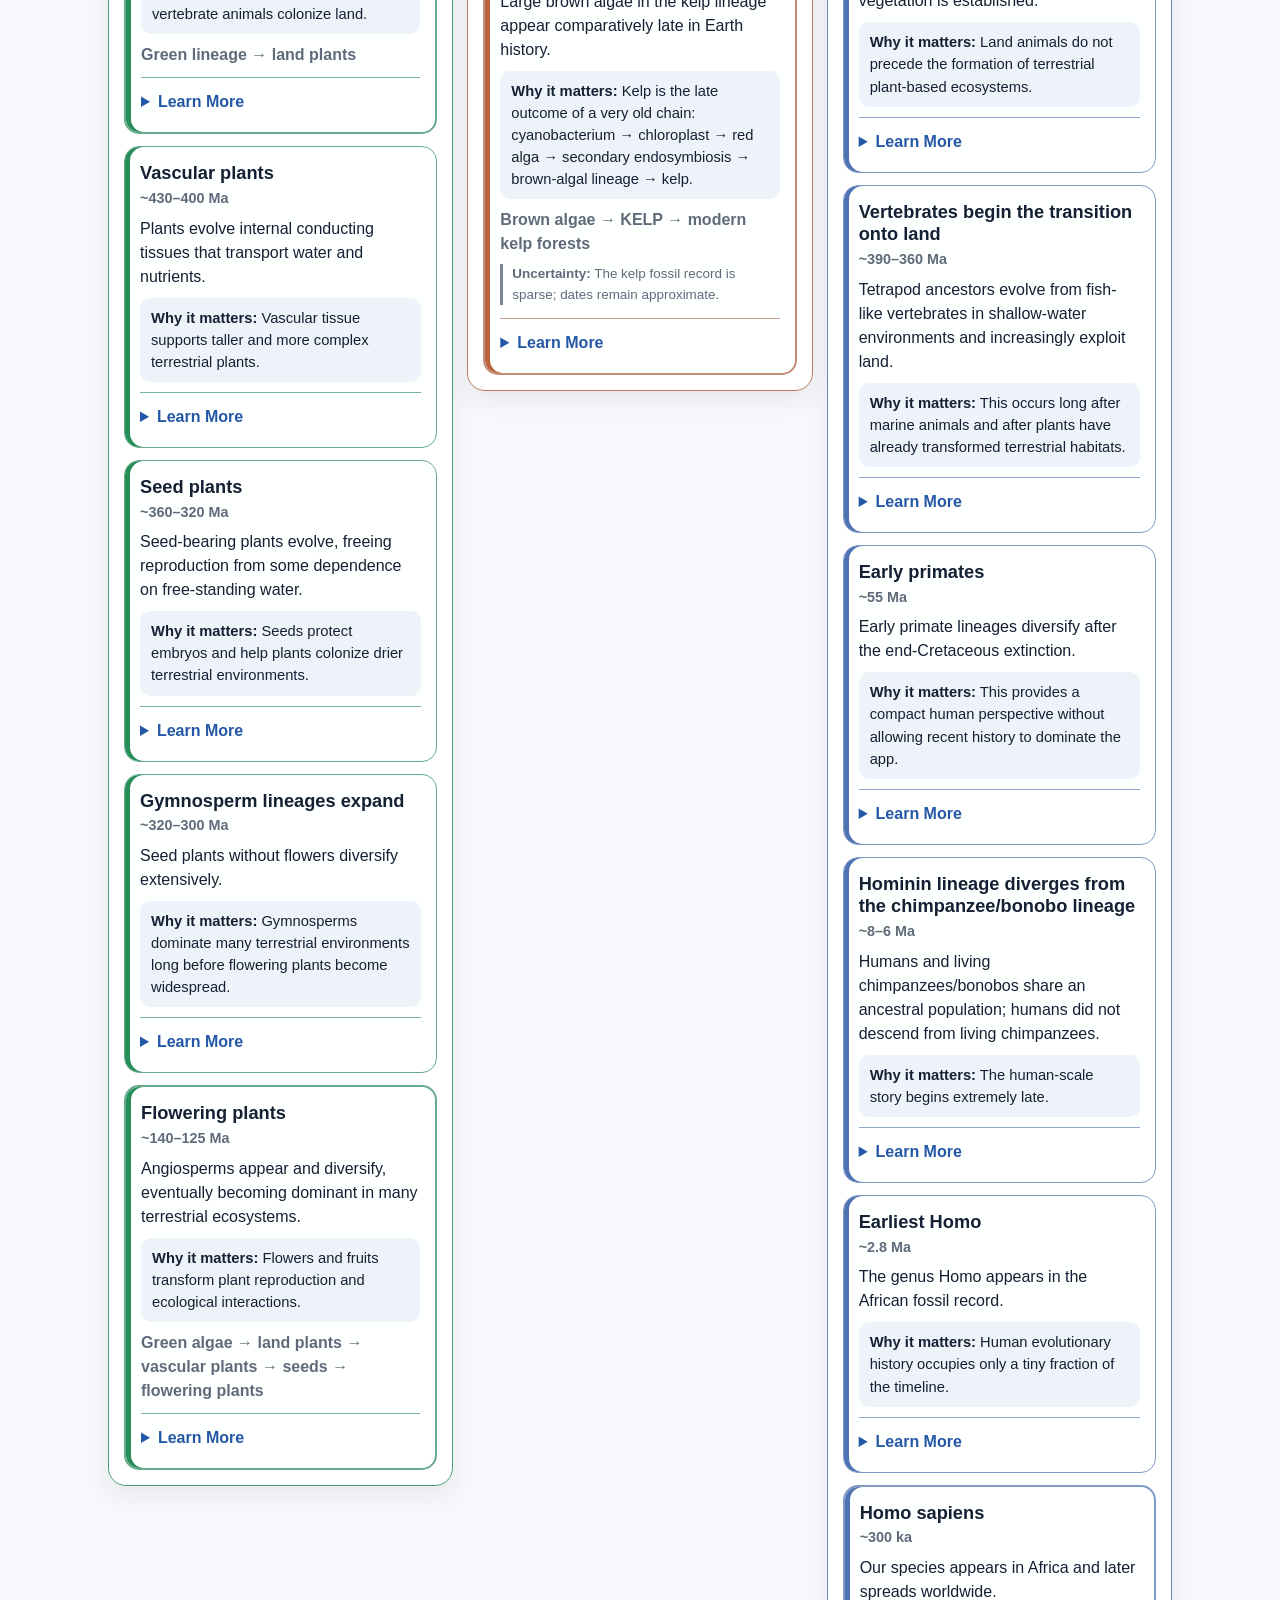
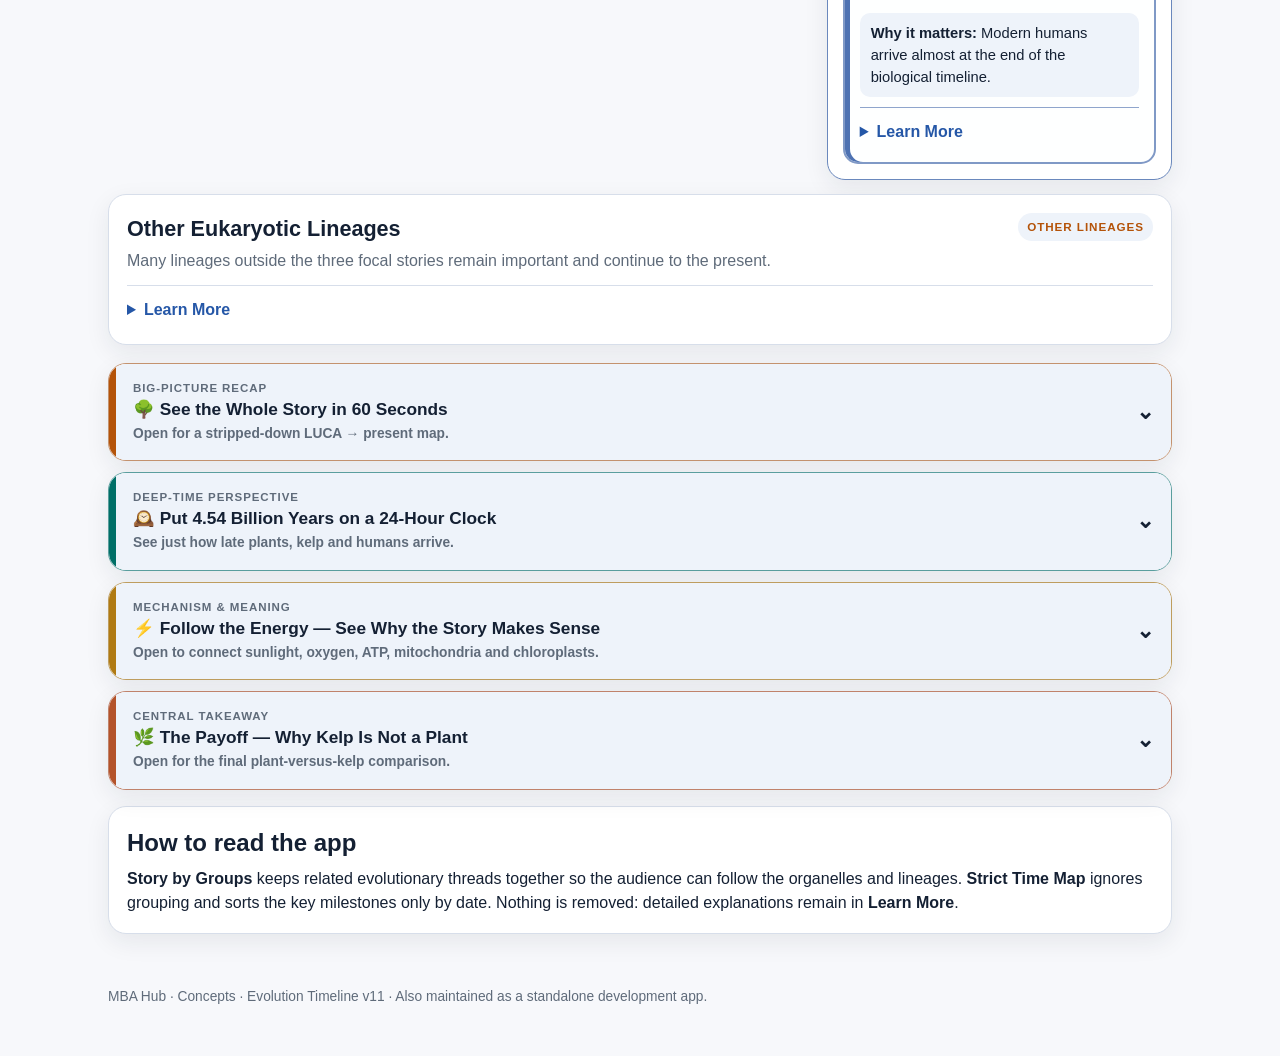
==== commit 25a26f69: "Add MBA Hub return link for integration" ====
--- a/index.html
+++ b/index.html
@@ -14,11 +14,14 @@
 <body>
   <header class="topbar">
     <div>
-      <p class="eyebrow">Independent Evolution Timeline PWA • v11</p>
+      <p class="eyebrow">MBA Hub · Concepts · Evolution Timeline • v11</p>
       <h1>From Universe to Us</h1>
       <p class="subtitle">Follow the evolutionary story by group, then switch to a strict-time map to see when everything happened relative to everything else.</p>
     </div>
-    <button id="installBtn" class="install" hidden>Install app</button>
+    <div style="display:flex;gap:9px;align-items:center;flex-wrap:wrap">
+      <a href="https://drtforshortaol.github.io/MBA-hub/" style="display:inline-flex;align-items:center;justify-content:center;min-height:42px;padding:9px 12px;border-radius:10px;background:#fff;color:#0f172a;text-decoration:none;font-weight:800">← MBA Hub</a>
+      <button id="installBtn" class="install" hidden>Install app</button>
+    </div>
   </header>
 
   <main>
@@ -54,7 +57,7 @@
   </main>
 
   <footer>
-    <p>Standalone working app. Designed for later integration into an Evolution / EVO Hub.</p>
+    <p>MBA Hub · Concepts · Evolution Timeline v11 · Also maintained as a standalone development app.</p>
   </footer>
   <script src="app.js" defer></script>
 </body>
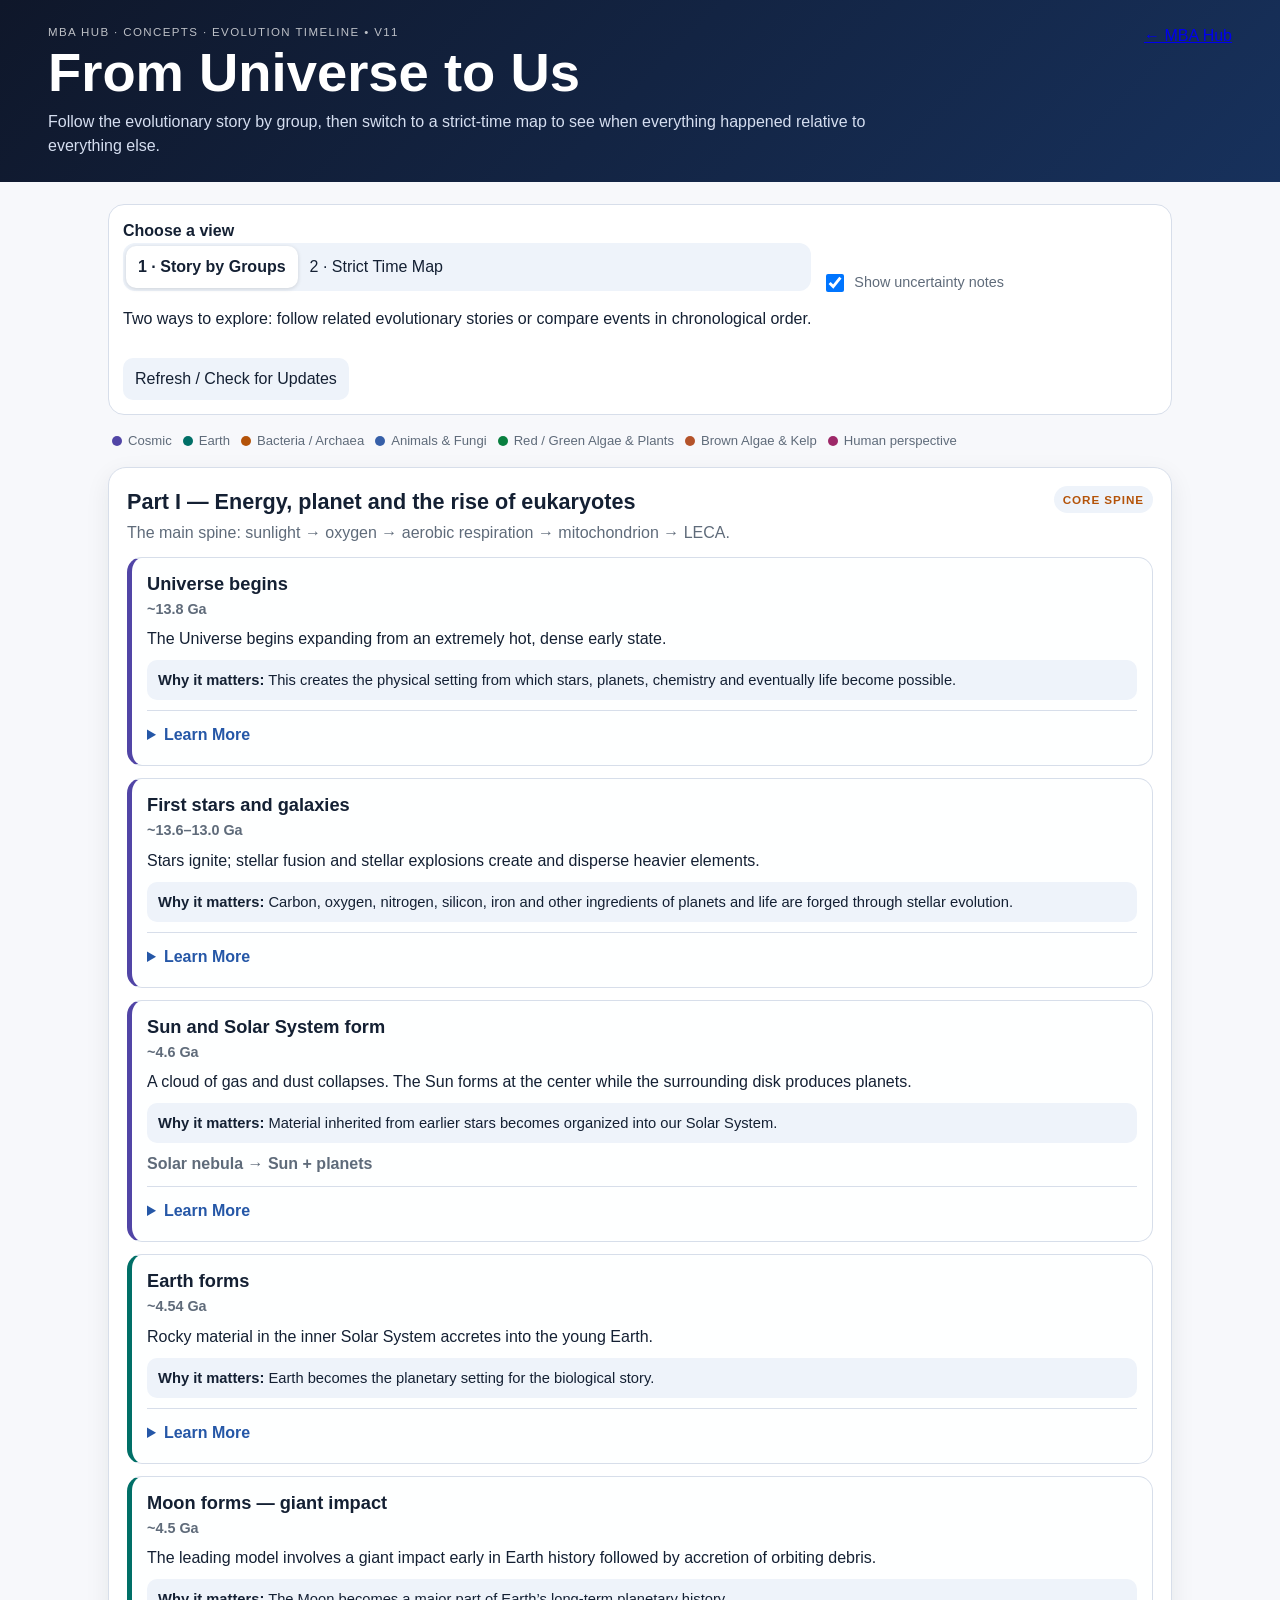
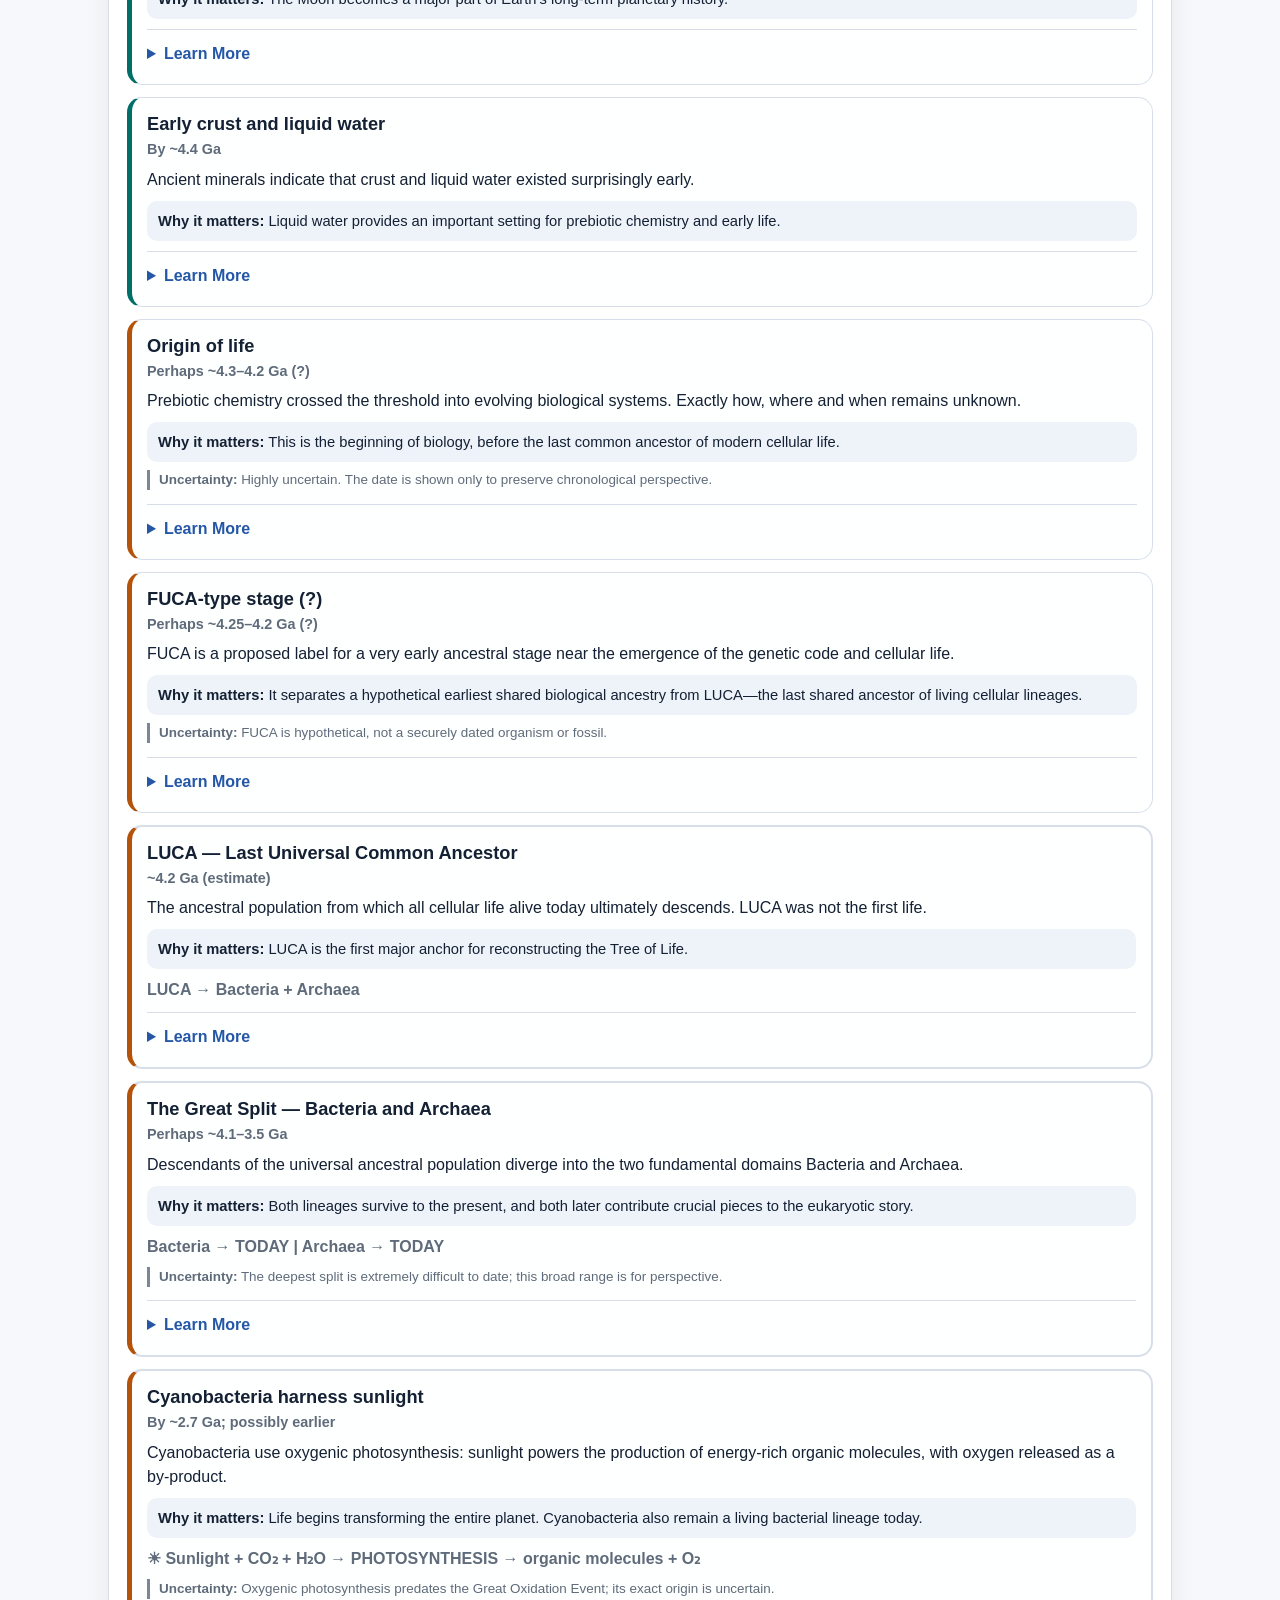
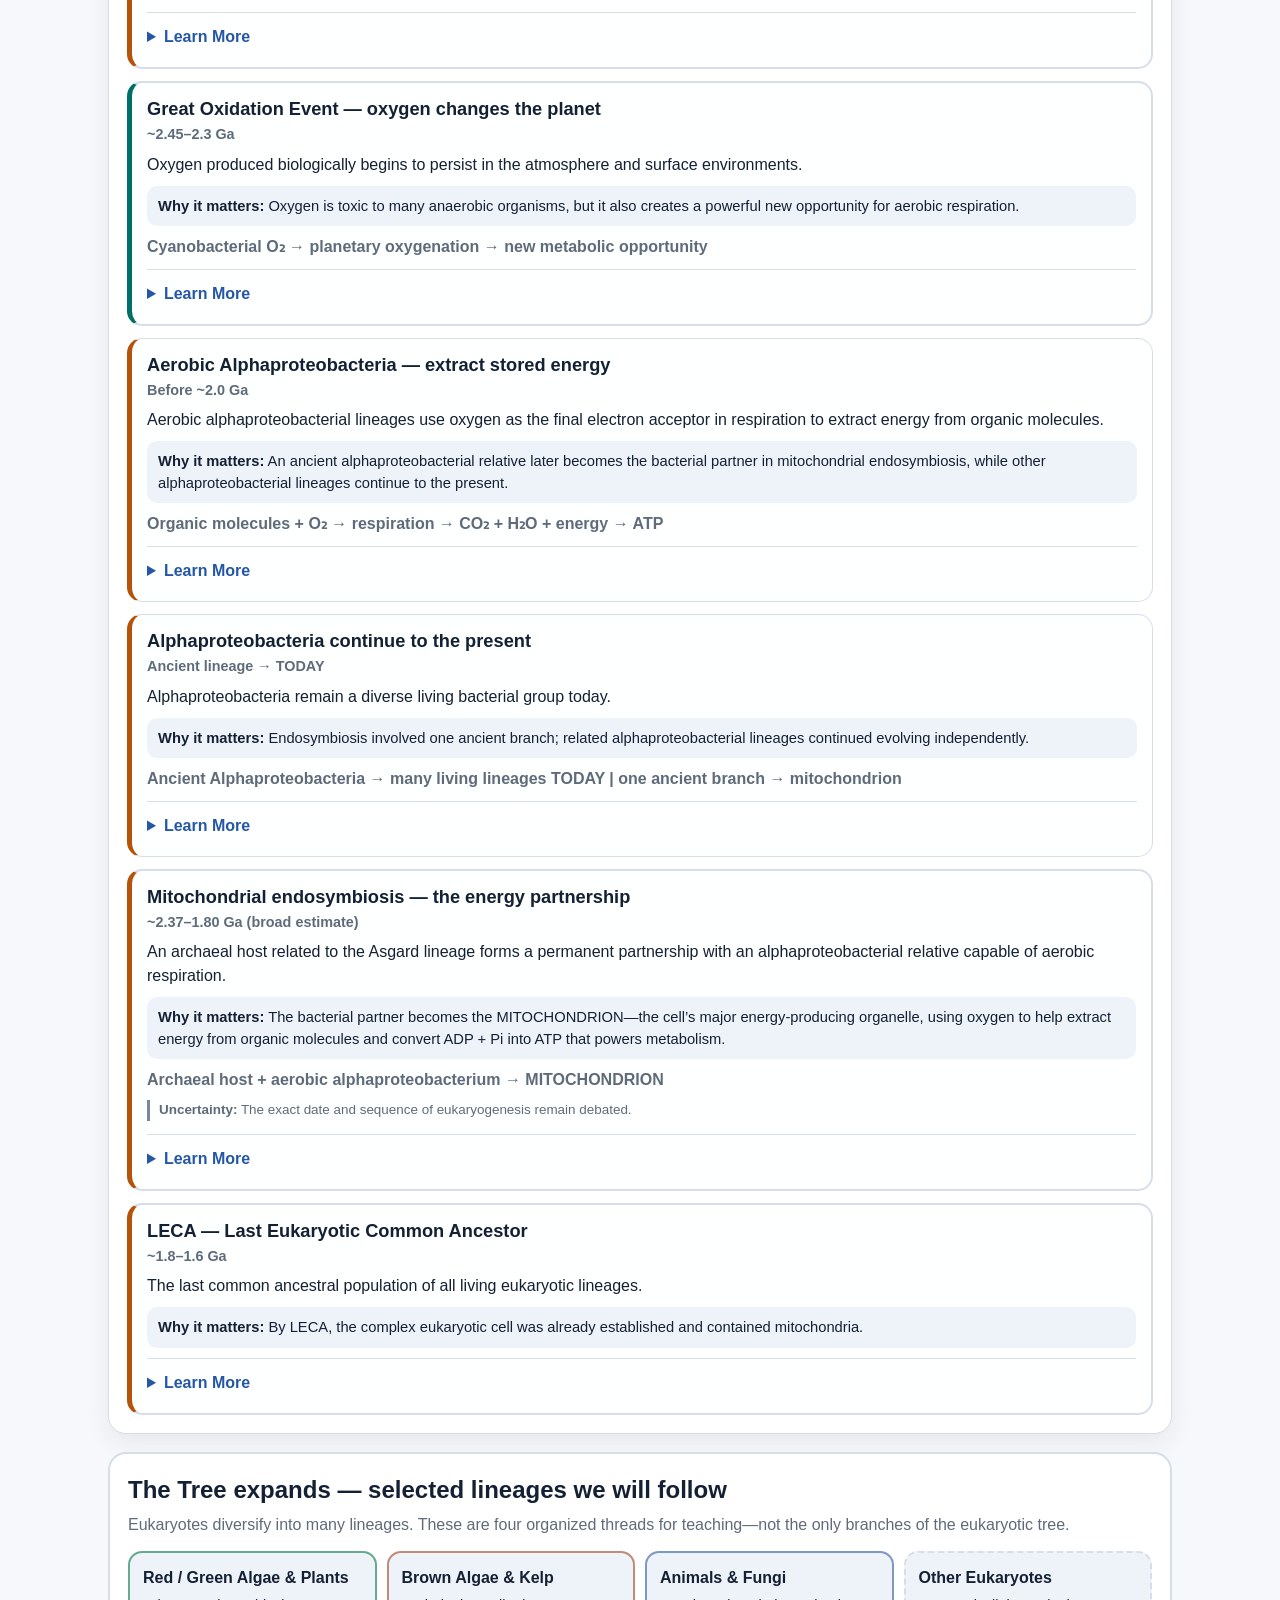
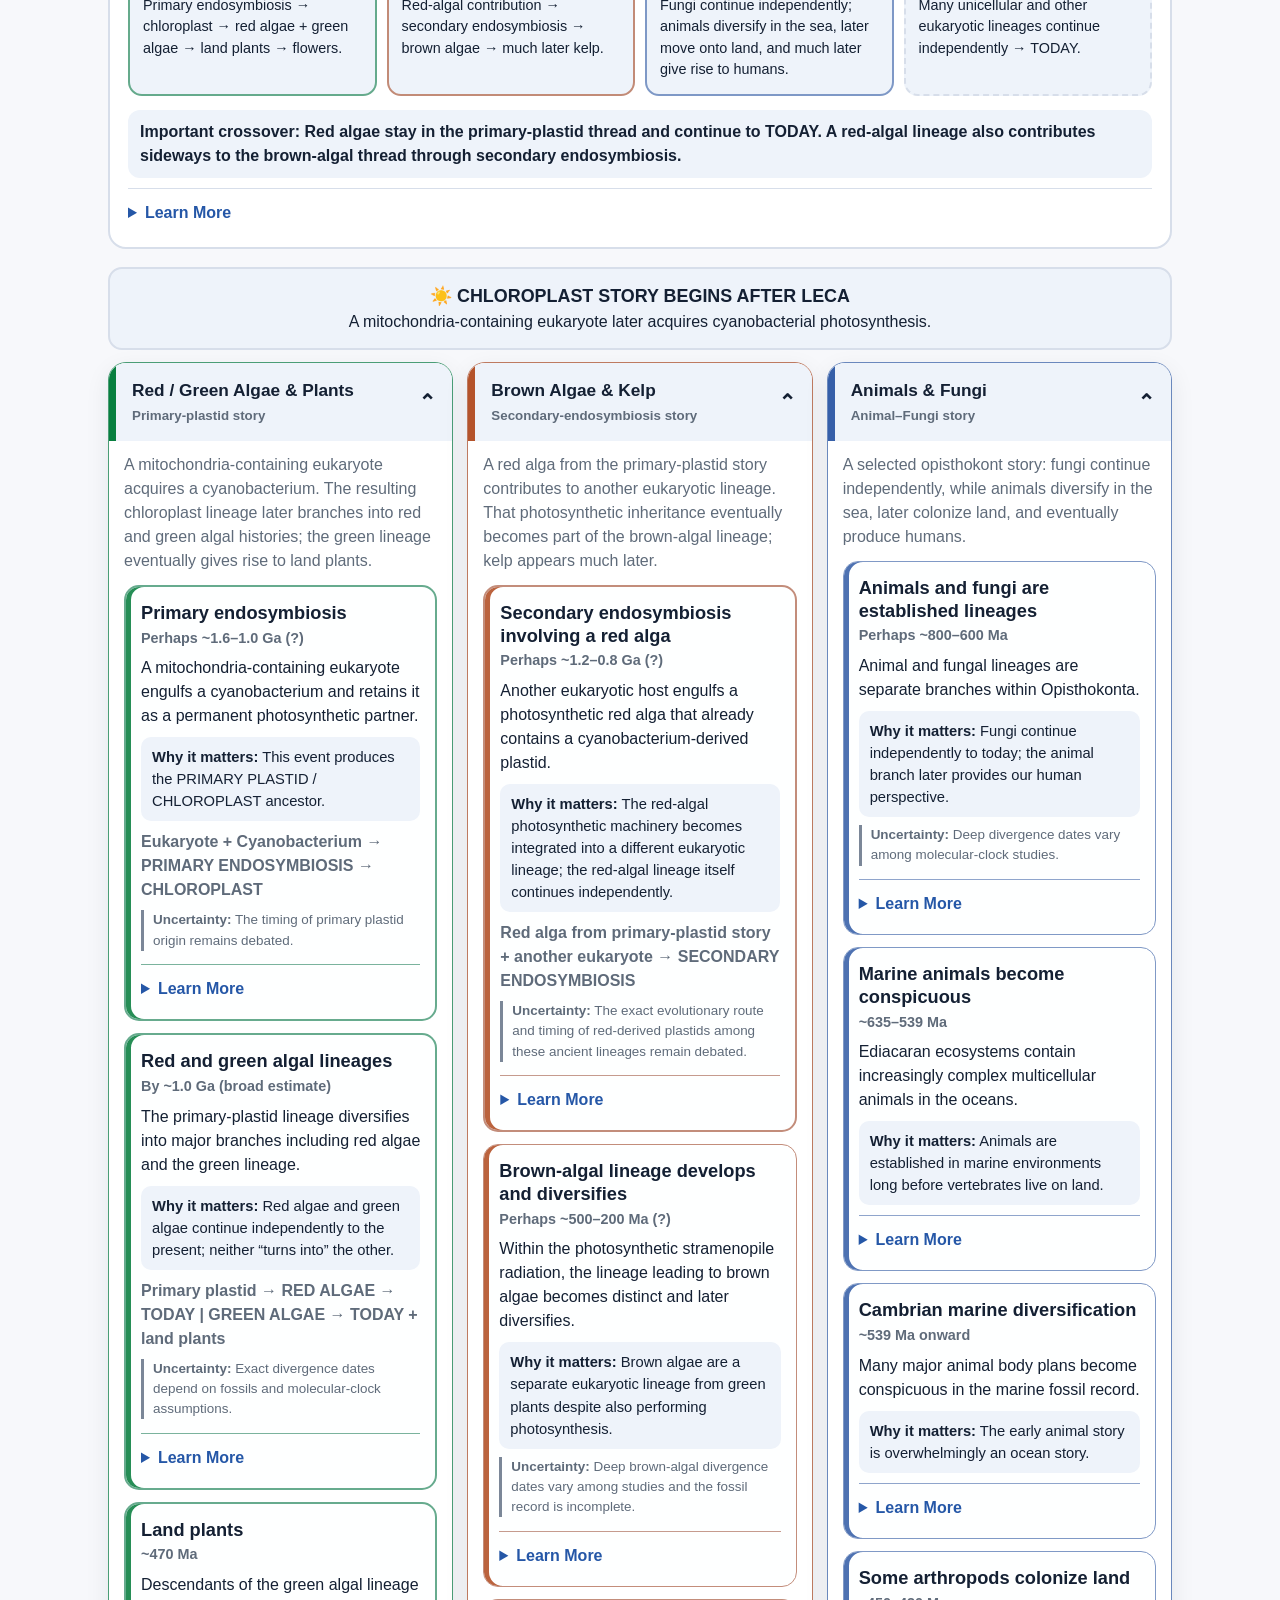
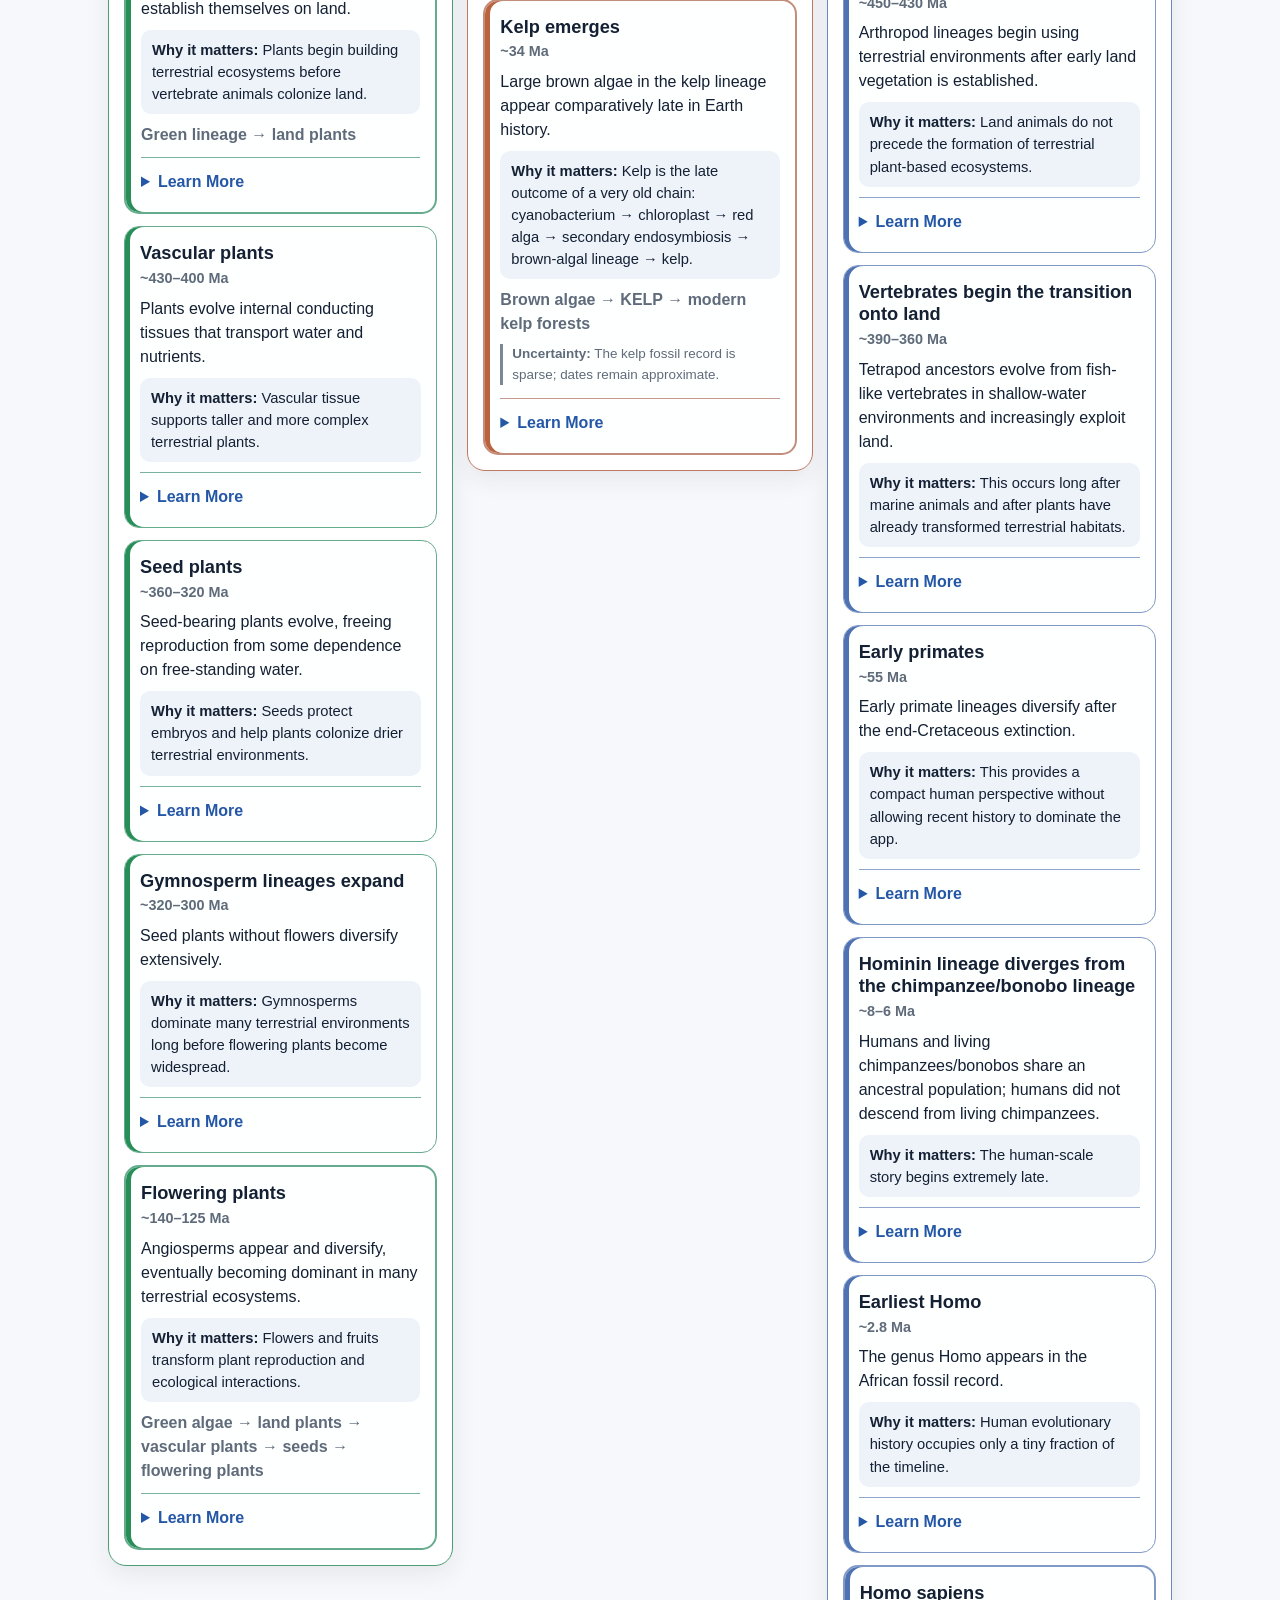
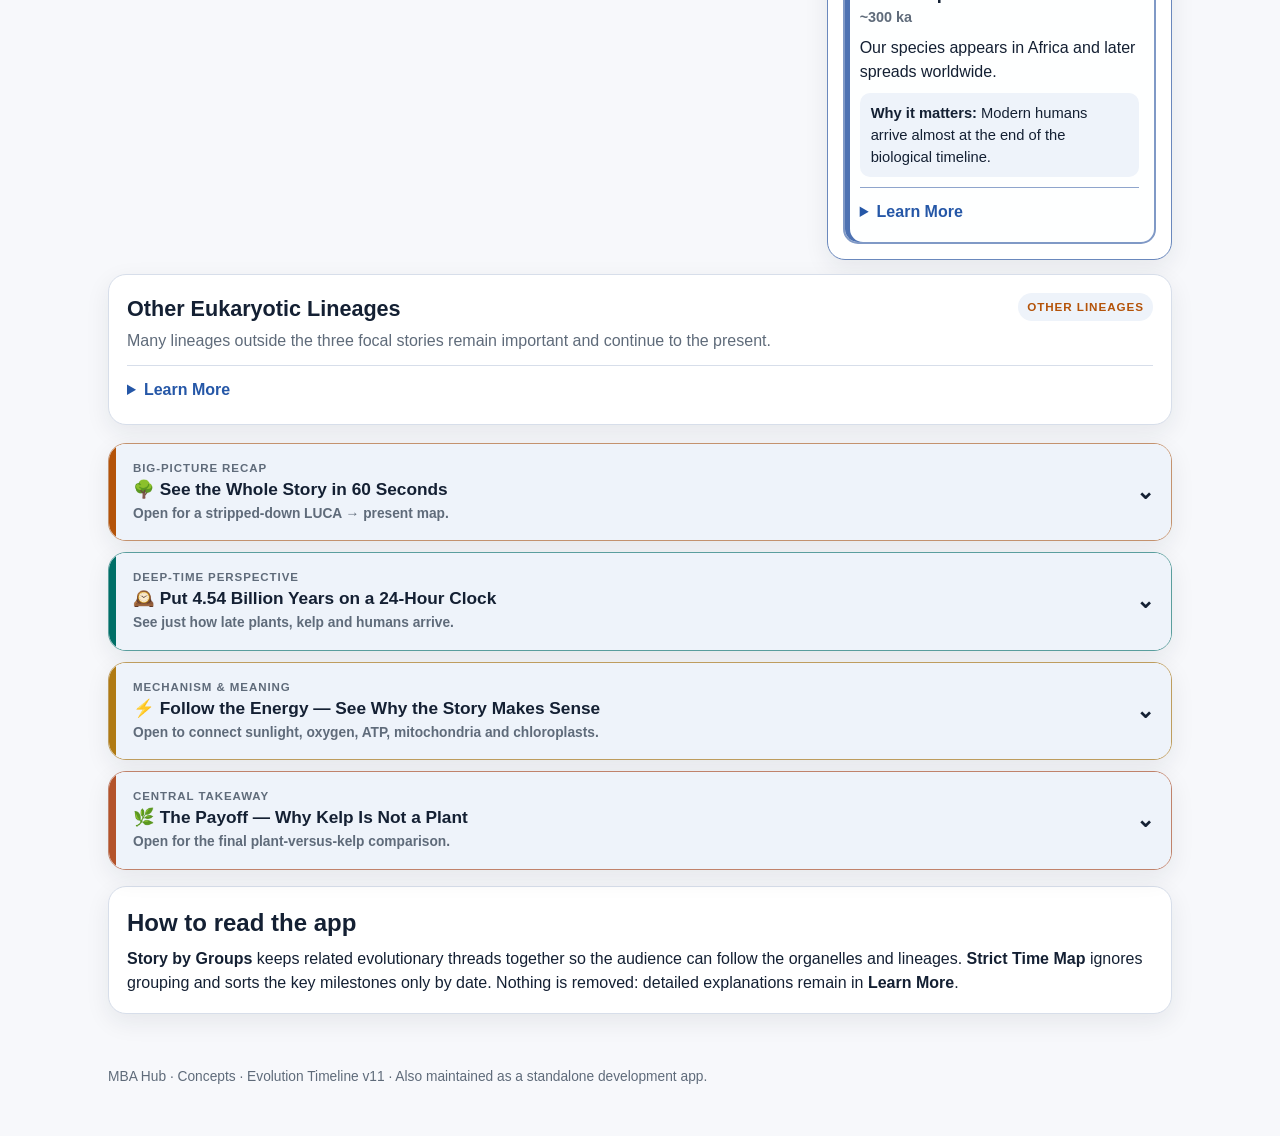
==== commit 6d32d569: "Clarify timeline views and collapse event cards while preserving lineage overview" ====
--- a/index.html
+++ b/index.html
@@ -18,22 +18,20 @@
       <h1>From Universe to Us</h1>
       <p class="subtitle">Follow the evolutionary story by group, then switch to a strict-time map to see when everything happened relative to everything else.</p>
     </div>
-    <div style="display:flex;gap:9px;align-items:center;flex-wrap:wrap">
-      <a href="https://drtforshortaol.github.io/MBA-hub/" style="display:inline-flex;align-items:center;justify-content:center;min-height:42px;padding:9px 12px;border-radius:10px;background:#fff;color:#0f172a;text-decoration:none;font-weight:800">← MBA Hub</a>
+    <div class="header-actions">
+      <a href="https://drtforshortaol.github.io/MBA-hub/" class="hub-return">← MBA Hub</a>
       <button id="installBtn" class="install" hidden>Install app</button>
     </div>
   </header>
 
   <main>
     <section class="controls" aria-label="Timeline controls">
-      <div class="segmented" role="group" aria-label="View mode">
-        <button class="mode active" data-view="story">Story by Groups</button>
-        <button class="mode" data-view="time">Strict Time Map</button>
-      </div>
-      <label class="switch"><input id="contextToggle" type="checkbox" checked><span>Show cosmic / Earth / human context</span></label>
-      <label class="switch"><input id="uncertaintyToggle" type="checkbox" checked><span>Show uncertainty notes</span></label>
-      <button id="expandAll" class="ghost">Expand all Learn More</button>
-      <button id="refreshApp" class="ghost" type="button">Refresh / Check for Updates</button>
+      <div class="view-picker"><strong class="view-picker-title">Choose a view</strong><div class="segmented" role="group" aria-label="Two timeline views">
+        <button class="mode active" data-view="story">1 · Story by Groups</button>
+        <button class="mode" data-view="time">2 · Strict Time Map</button>
+      </div><p class="view-hint">Two ways to explore: follow related evolutionary stories or compare events in chronological order.</p></div>
+<label class="switch"><input id="uncertaintyToggle" type="checkbox" checked><span>Show uncertainty notes</span></label>
+<button id="refreshApp" class="ghost" type="button">Refresh / Check for Updates</button>
       <span id="updateStatus" class="update-status" role="status" aria-live="polite"></span>
     </section>
 
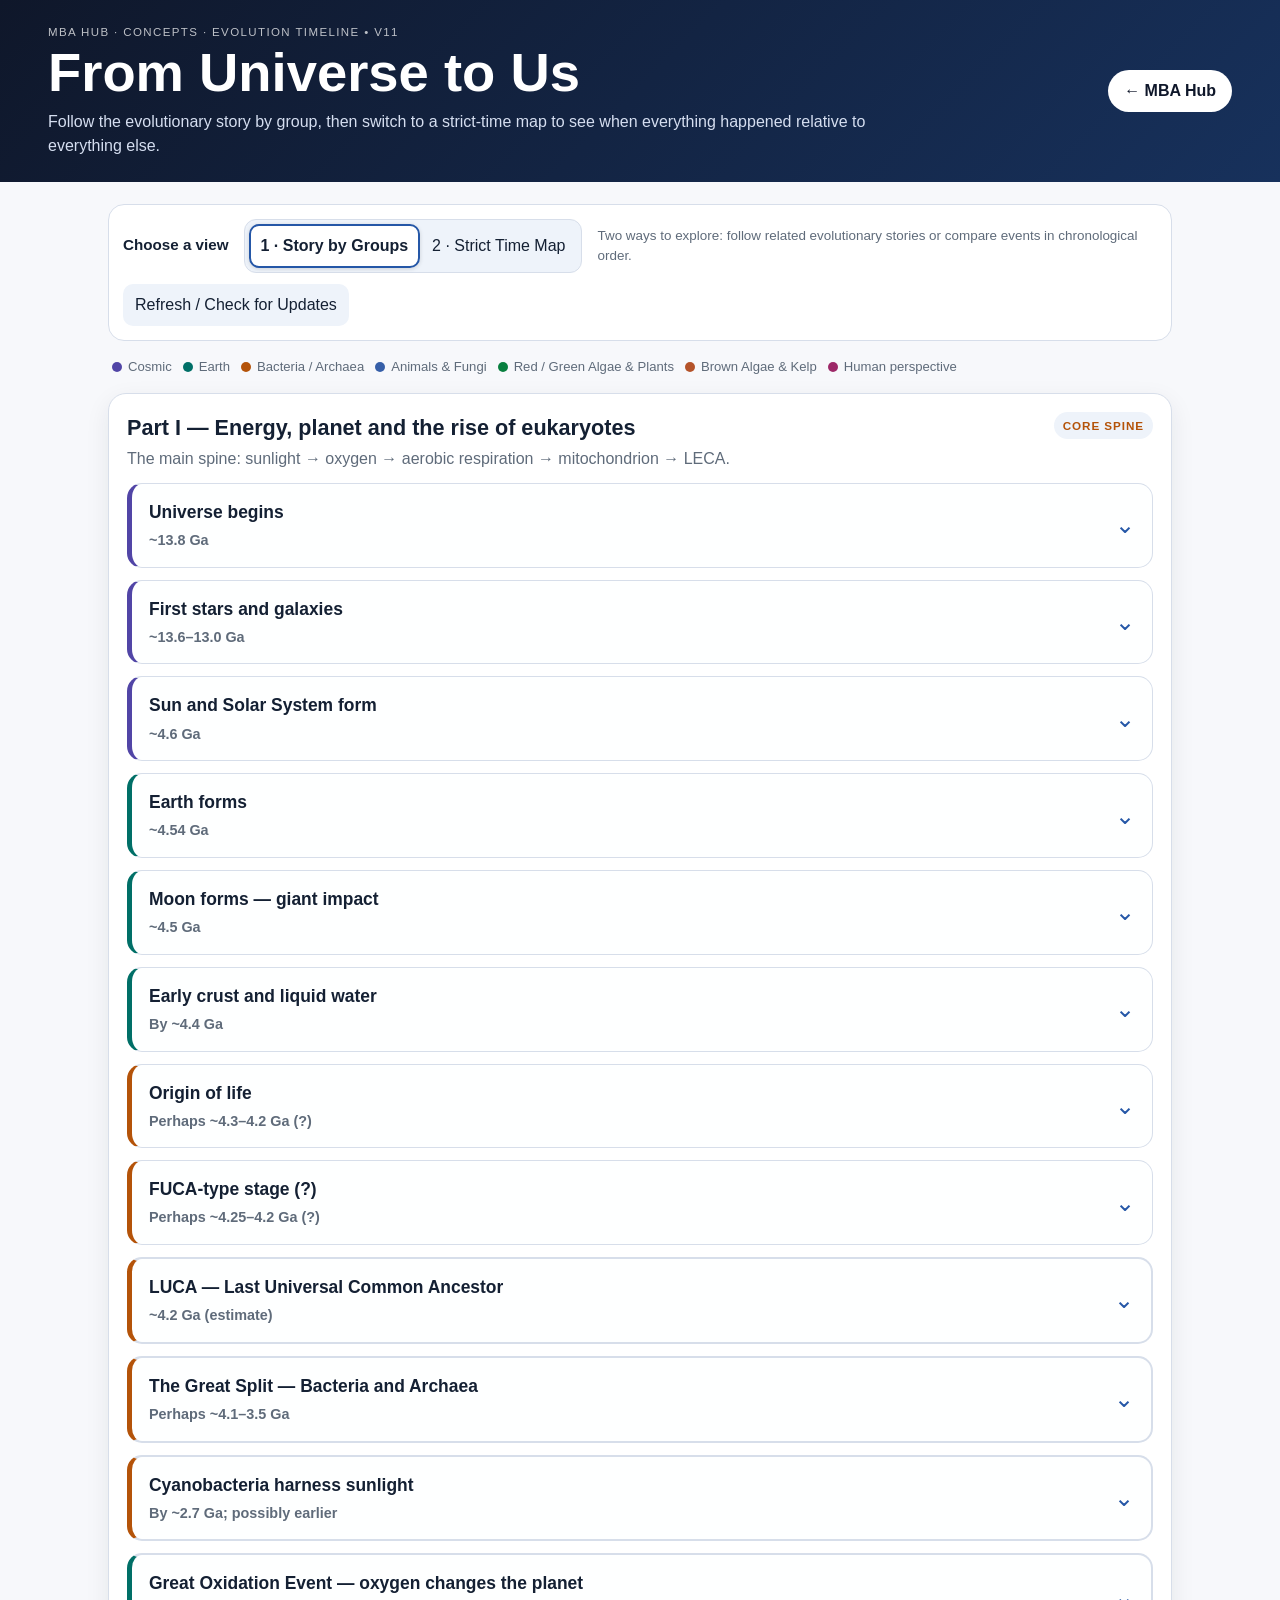
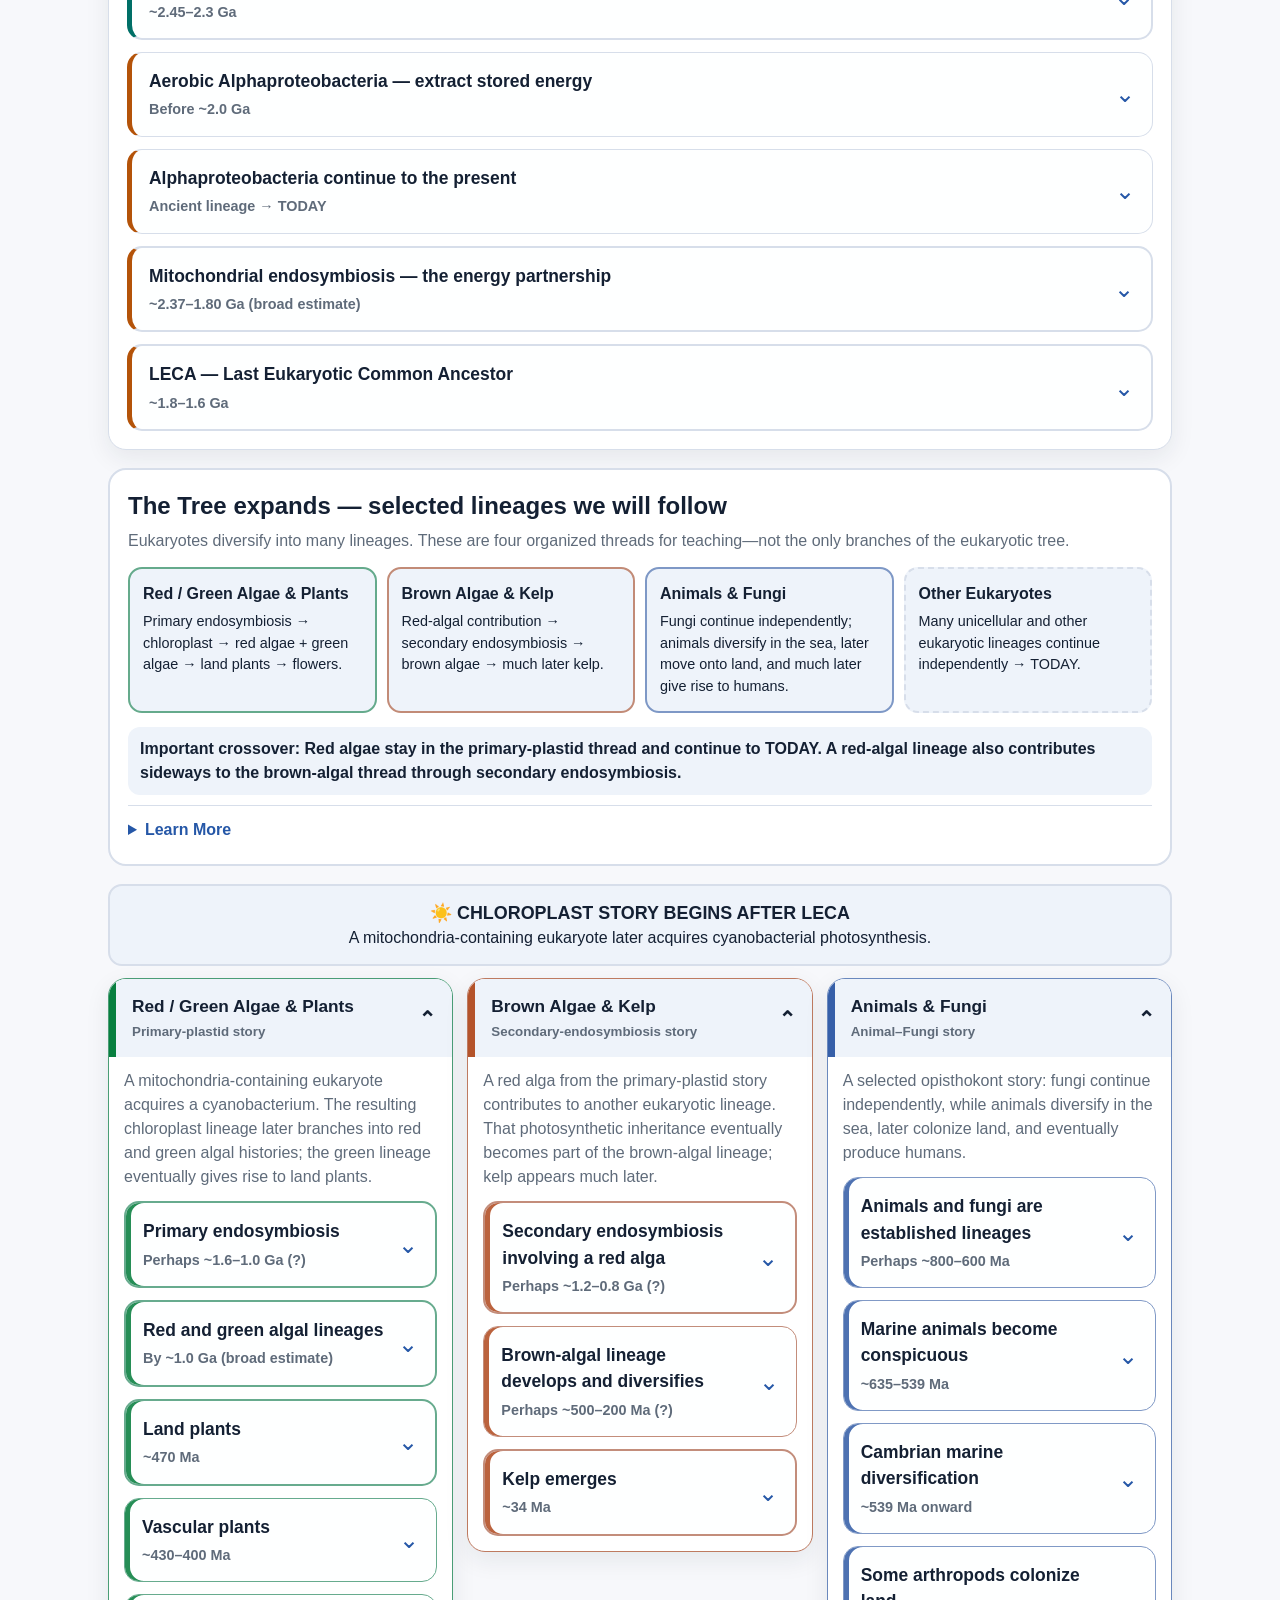
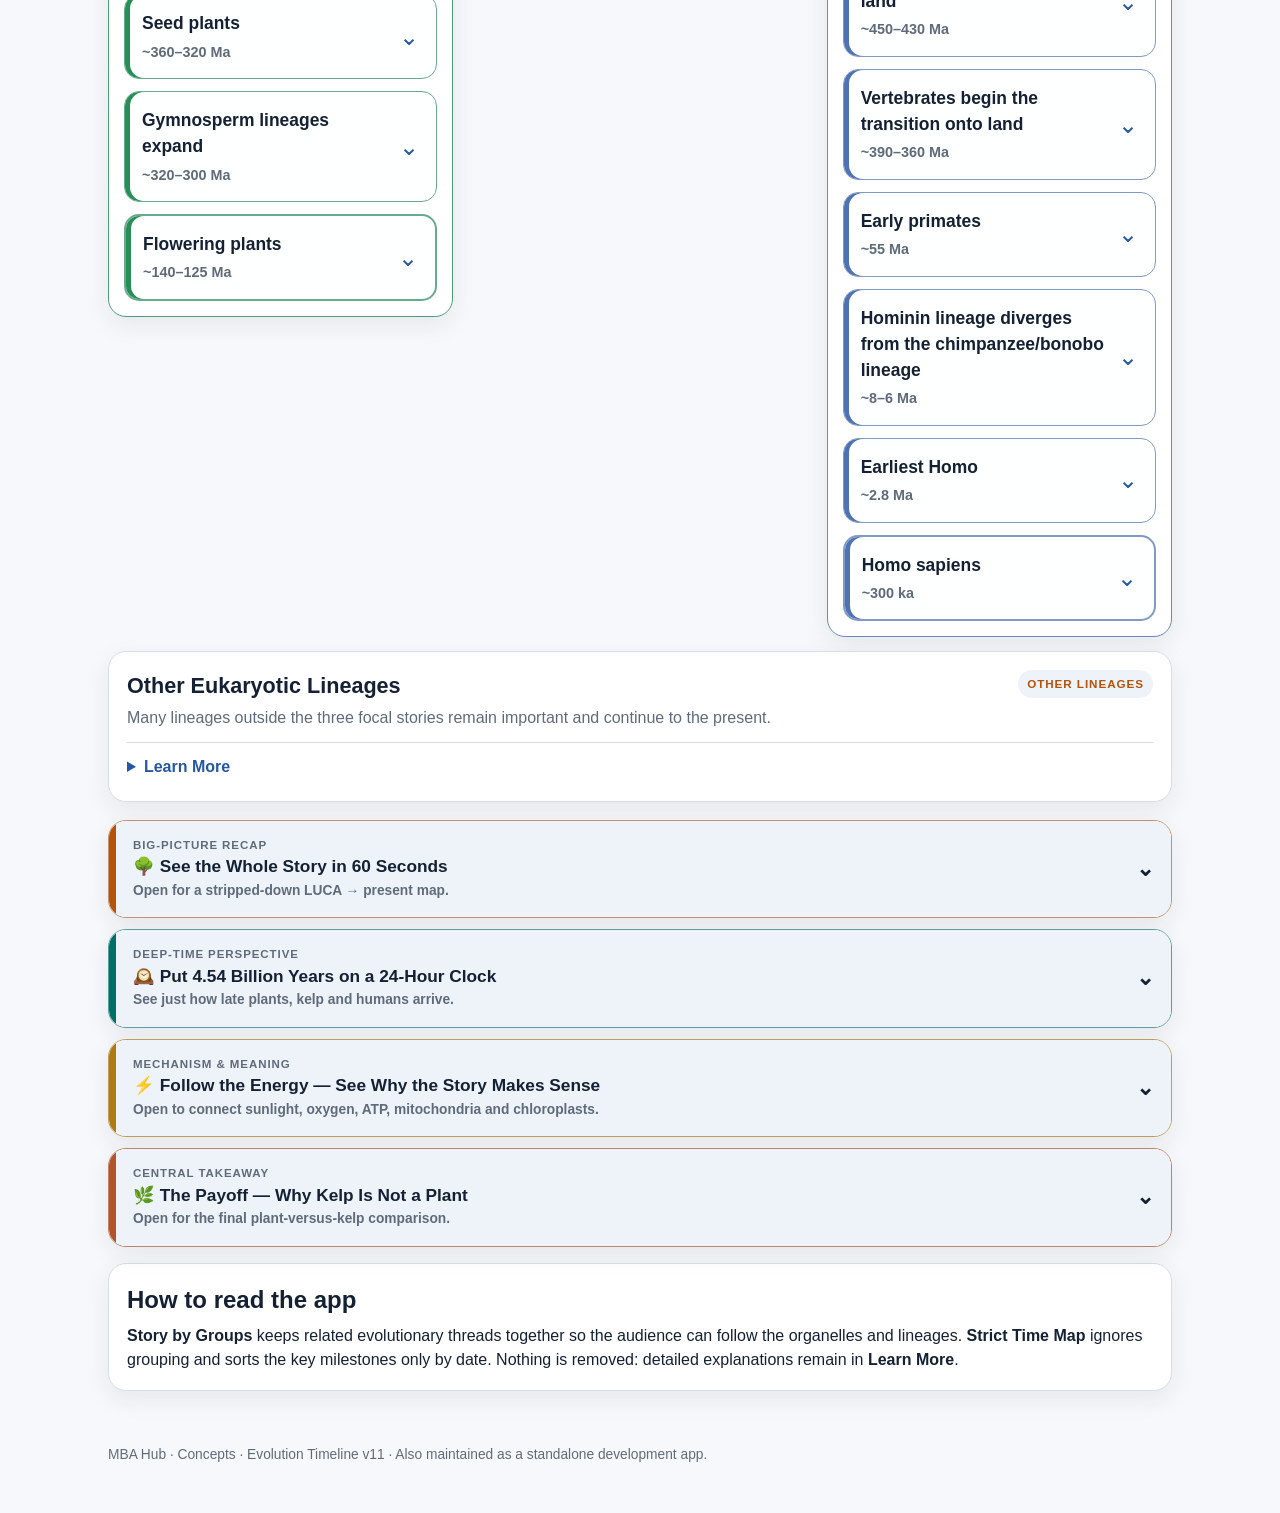
==== commit 3ff891a7: "Remove final retired uncertainty toggle" ====
--- a/index.html
+++ b/index.html
@@ -30,7 +30,7 @@
         <button class="mode active" data-view="story">1 · Story by Groups</button>
         <button class="mode" data-view="time">2 · Strict Time Map</button>
       </div><p class="view-hint">Two ways to explore: follow related evolutionary stories or compare events in chronological order.</p></div>
-<label class="switch"><input id="uncertaintyToggle" type="checkbox" checked><span>Show uncertainty notes</span></label>
+
 <button id="refreshApp" class="ghost" type="button">Refresh / Check for Updates</button>
       <span id="updateStatus" class="update-status" role="status" aria-live="polite"></span>
     </section>
--- a/styles.css
+++ b/styles.css
@@ -55,3 +55,8 @@
 
 .quick-story{display:grid;gap:10px}.quick-spine,.quick-branch{border:1px solid var(--line);border-radius:14px;padding:12px 13px;background:var(--soft)}.quick-spine{text-align:center;font-weight:800}.quick-arrow{text-align:center;font-weight:900;color:var(--muted)}.quick-branches{display:grid;grid-template-columns:repeat(2,minmax(0,1fr));gap:10px}.quick-branch h3{margin:0 0 6px;font-size:1rem}.quick-branch p{margin:0;font-size:.92rem}.quick-branch.red{border-left:6px solid #a61b35}.quick-branch.green{border-left:6px solid var(--plastid)}.quick-branch.brown{border-left:6px solid var(--brown)}.quick-branch.animals{border-left:6px solid var(--animals)}.quick-note{margin:2px 0 0;color:var(--muted);font-size:.9rem;text-align:center}
 @media(max-width:620px){.quick-branches{grid-template-columns:1fr}.closing-summary{padding:14px}.closing-body{padding:14px}.closing-summary strong{font-size:1.02rem}}
+
+/* v11 visual navigation + event accordion enhancement */
+.topbar{align-items:center;gap:22px}.header-actions{display:flex;gap:9px;align-items:center;flex-wrap:wrap;justify-content:flex-end}.hub-return{display:inline-flex;align-items:center;justify-content:center;min-height:42px;padding:9px 16px;border-radius:999px;background:#fff;color:#0f172a;text-decoration:none;font-weight:800}.controls{align-items:center}.view-picker{flex:1 1 100%;display:flex;align-items:center;gap:15px;flex-wrap:wrap}.view-picker-title{font-size:.95rem;color:var(--text)}.view-hint{flex:1 1 240px;margin:0;color:var(--muted);font-size:.84rem}.segmented{border:1px solid var(--line);padding:4px}.mode{min-height:44px}.mode.active{outline:2px solid var(--accent);outline-offset:-2px}
+.event-accordion{padding:0;overflow:hidden}.event-accordion>summary{list-style:none;cursor:pointer;display:flex;align-items:center;justify-content:space-between;gap:14px;padding:15px 17px}.event-accordion>summary::-webkit-details-marker{display:none}.event-title{display:block;font-size:1.09rem;color:var(--text)}.event-summary-inner .date{display:block;margin:5px 0 0}.event-arrow{font-size:1.5rem;color:var(--accent);transition:transform .2s ease}.event-accordion[open] .event-arrow{transform:rotate(180deg)}.event-expanded{border-top:1px solid var(--line);padding:14px 17px 17px}.event-accordion>summary:focus-visible{outline:3px solid var(--accent);outline-offset:-3px}.event-card .details{margin-top:12px}
+@media(max-width:650px){.topbar{flex-direction:column;align-items:stretch}.header-actions{justify-content:flex-start}.view-picker{display:block}.view-picker-title{display:block;margin-bottom:8px}.view-hint{margin-top:8px}}
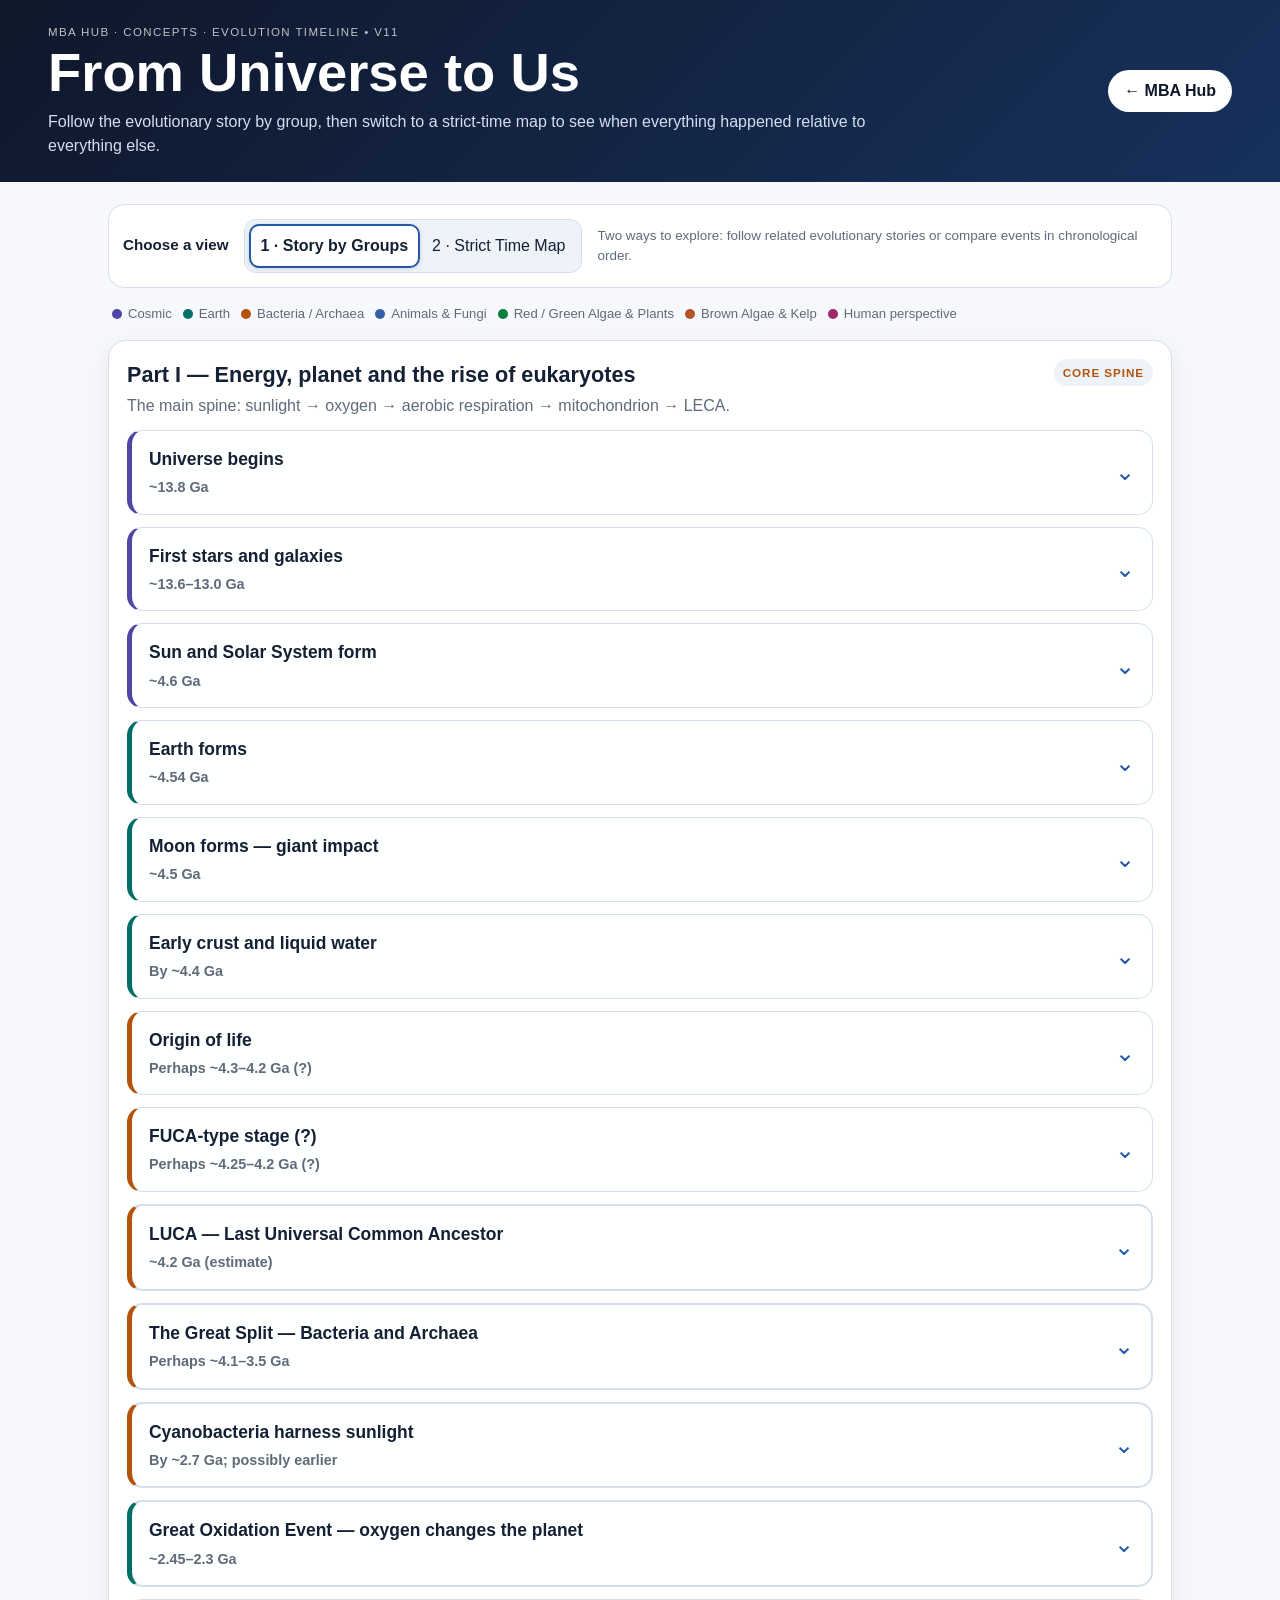
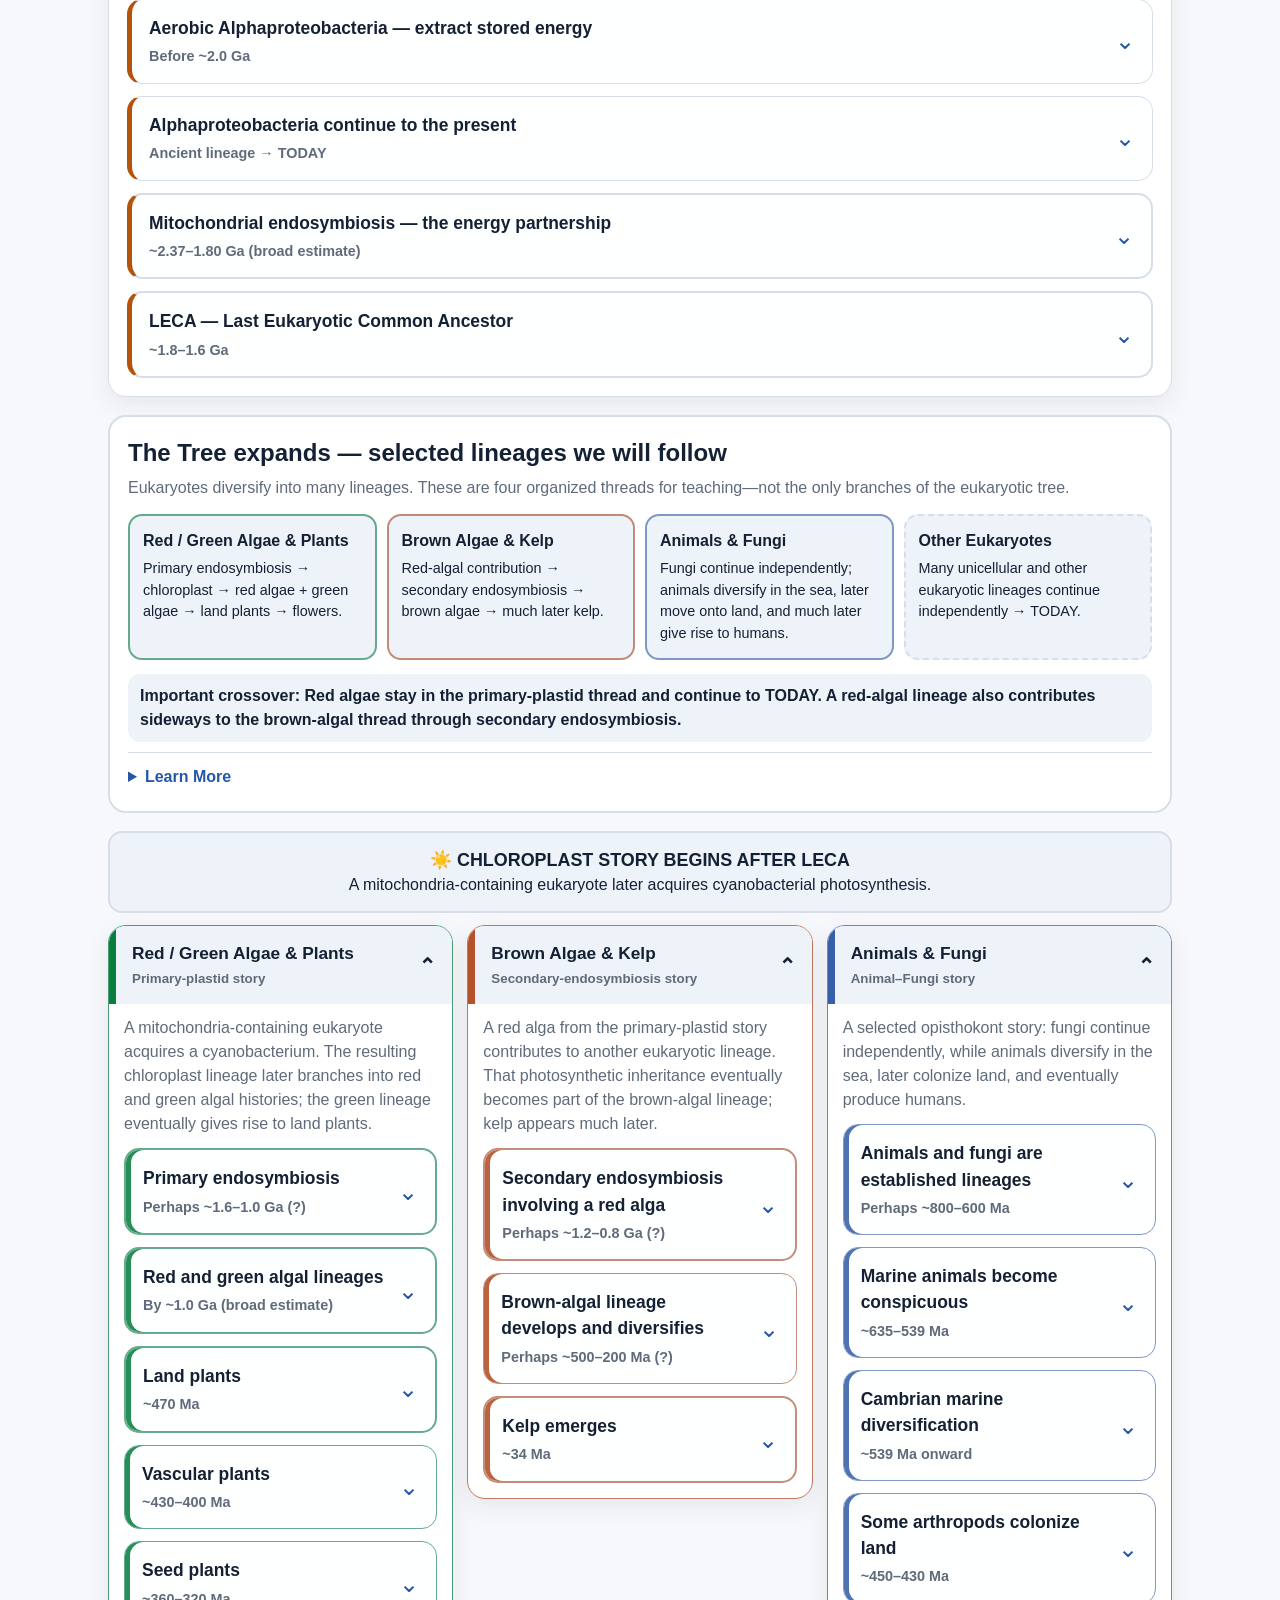
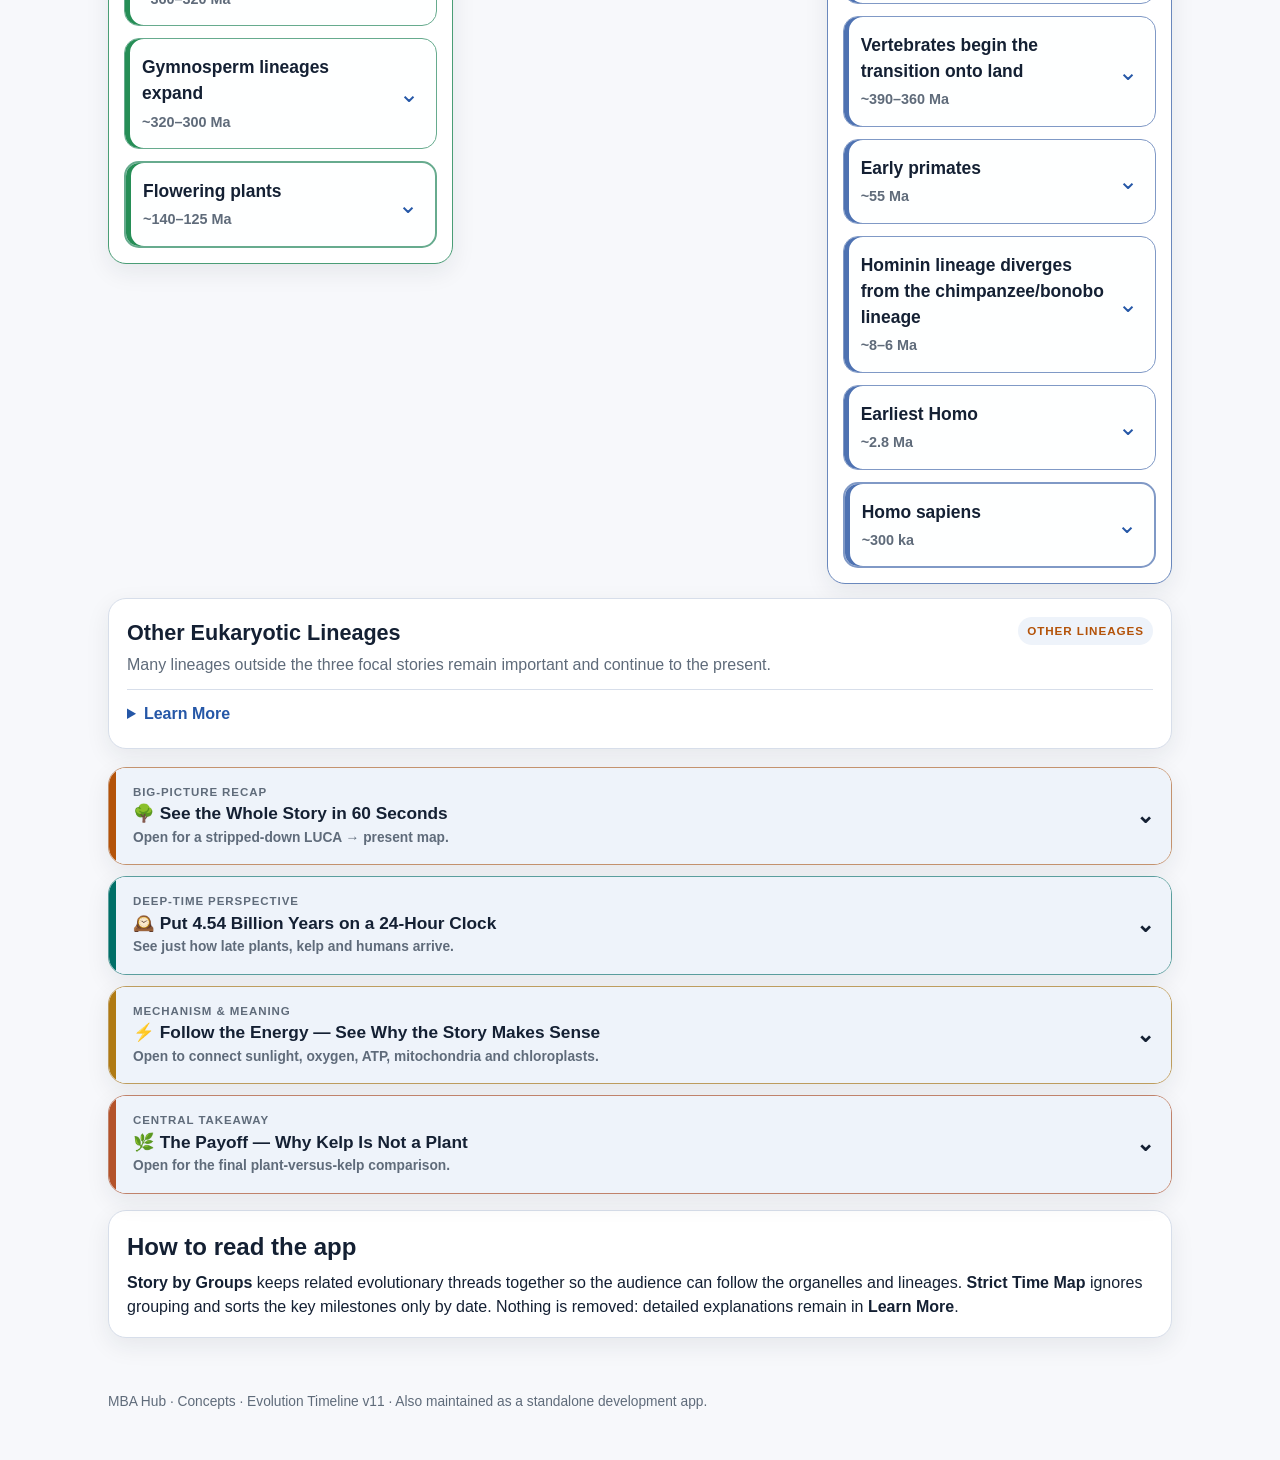
==== commit f46e91f3: "Remove redundant refresh controls from evolution timeline" ====
--- a/index.html
+++ b/index.html
@@ -31,8 +31,7 @@
         <button class="mode" data-view="time">2 · Strict Time Map</button>
       </div><p class="view-hint">Two ways to explore: follow related evolutionary stories or compare events in chronological order.</p></div>
 
-<button id="refreshApp" class="ghost" type="button">Refresh / Check for Updates</button>
-      <span id="updateStatus" class="update-status" role="status" aria-live="polite"></span>
+
     </section>
 
     <section class="legend" aria-label="Legend">
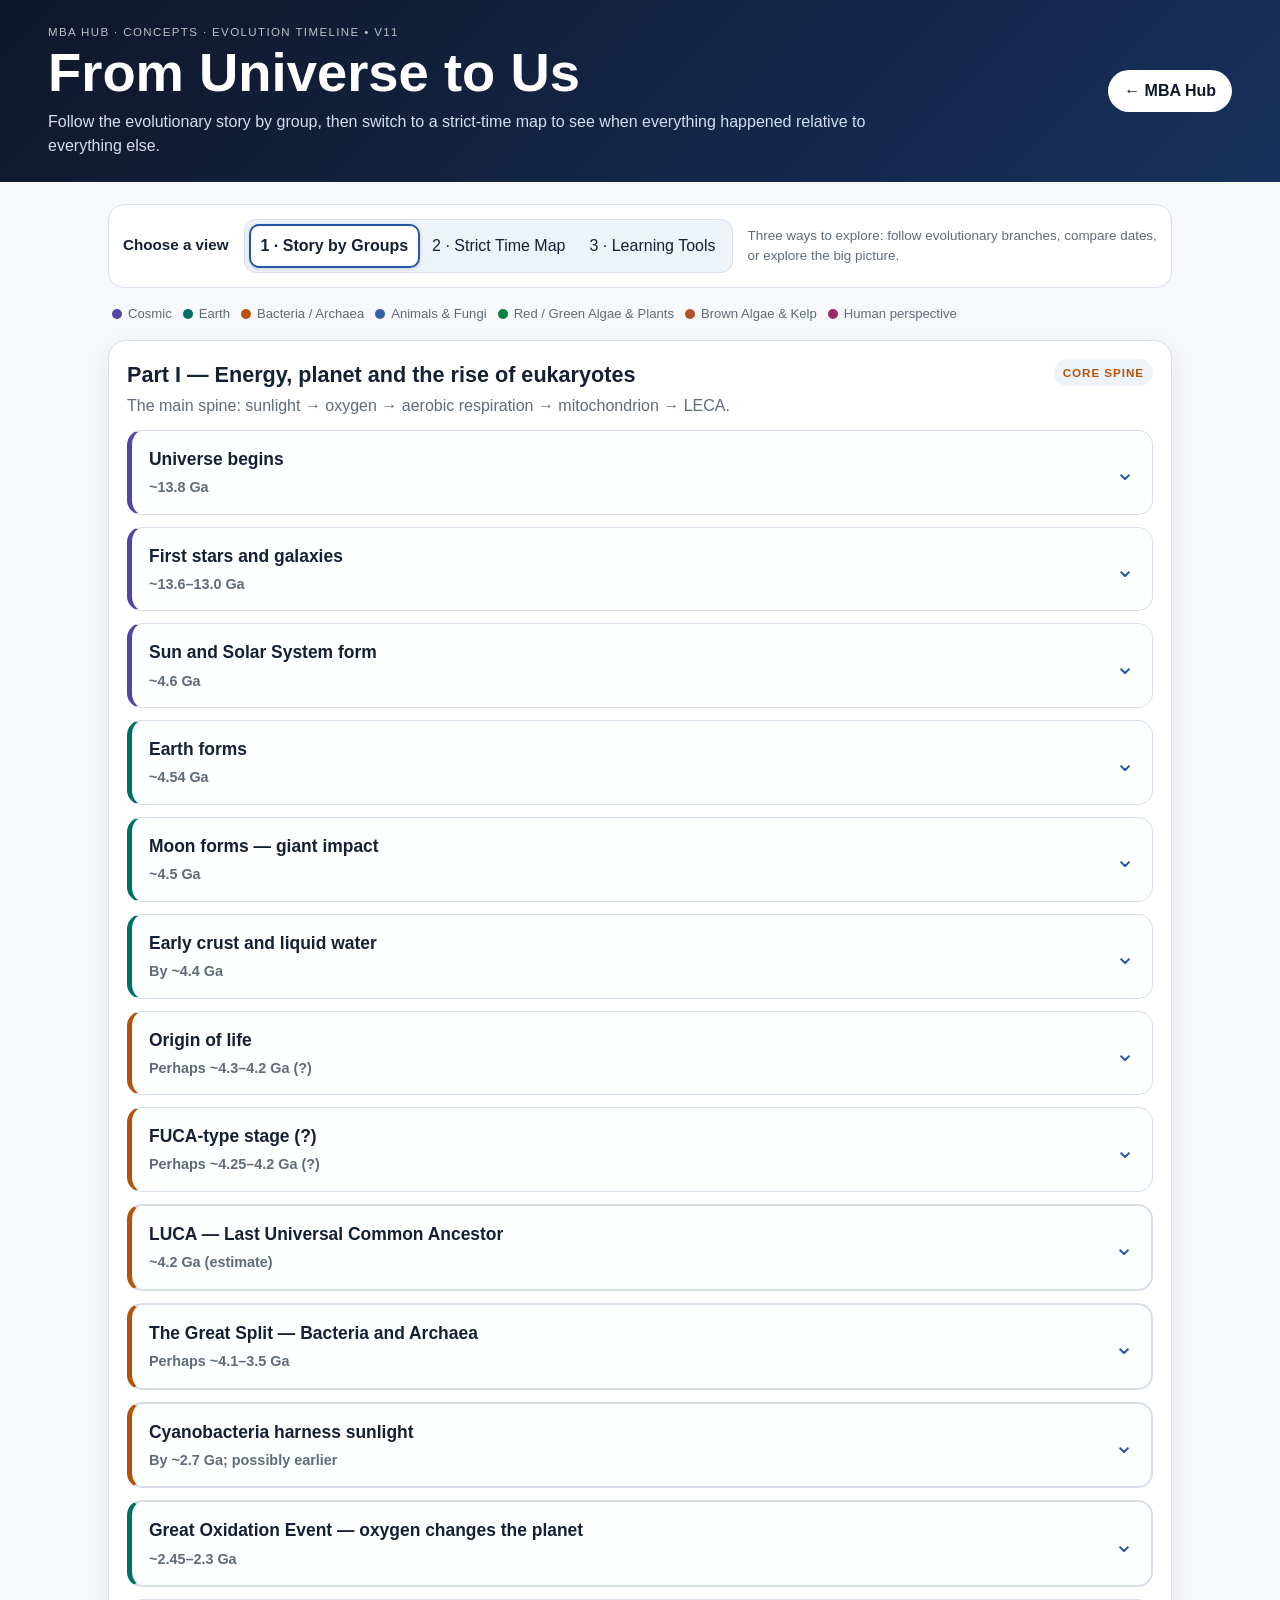
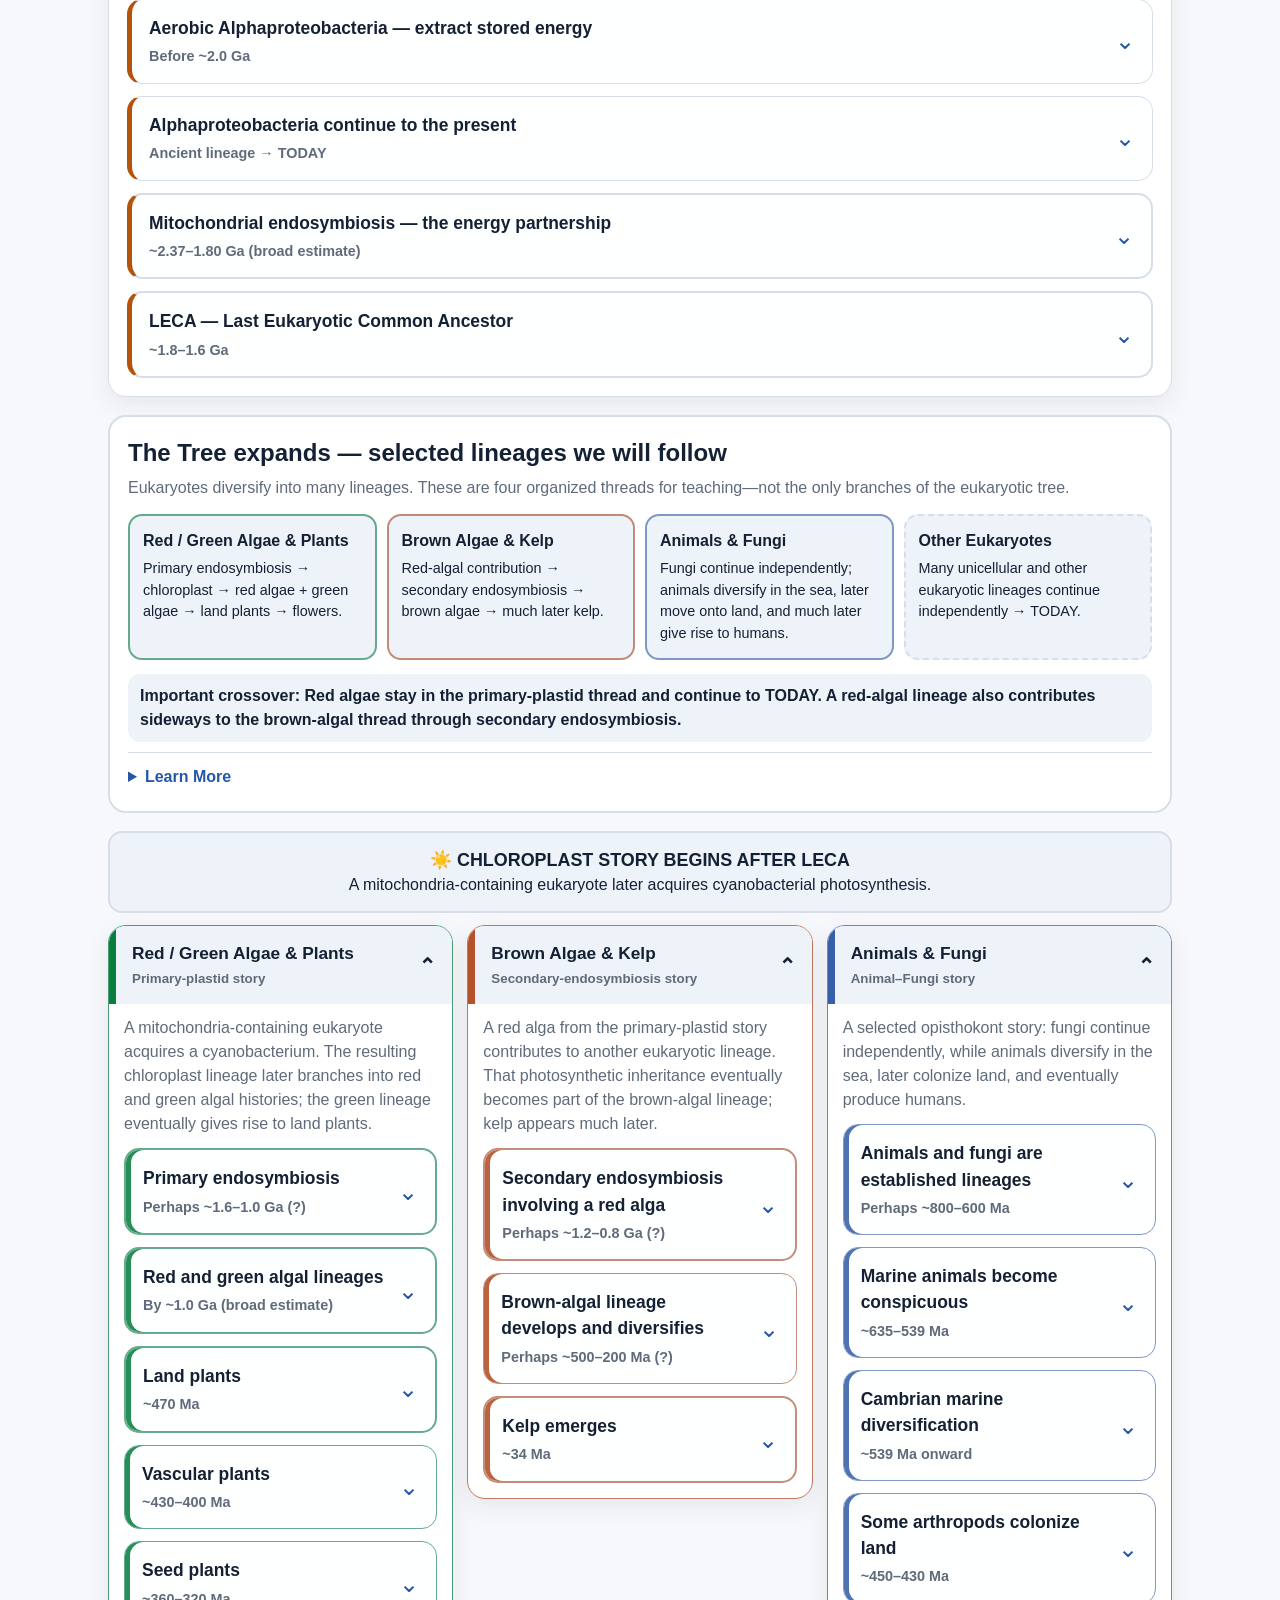
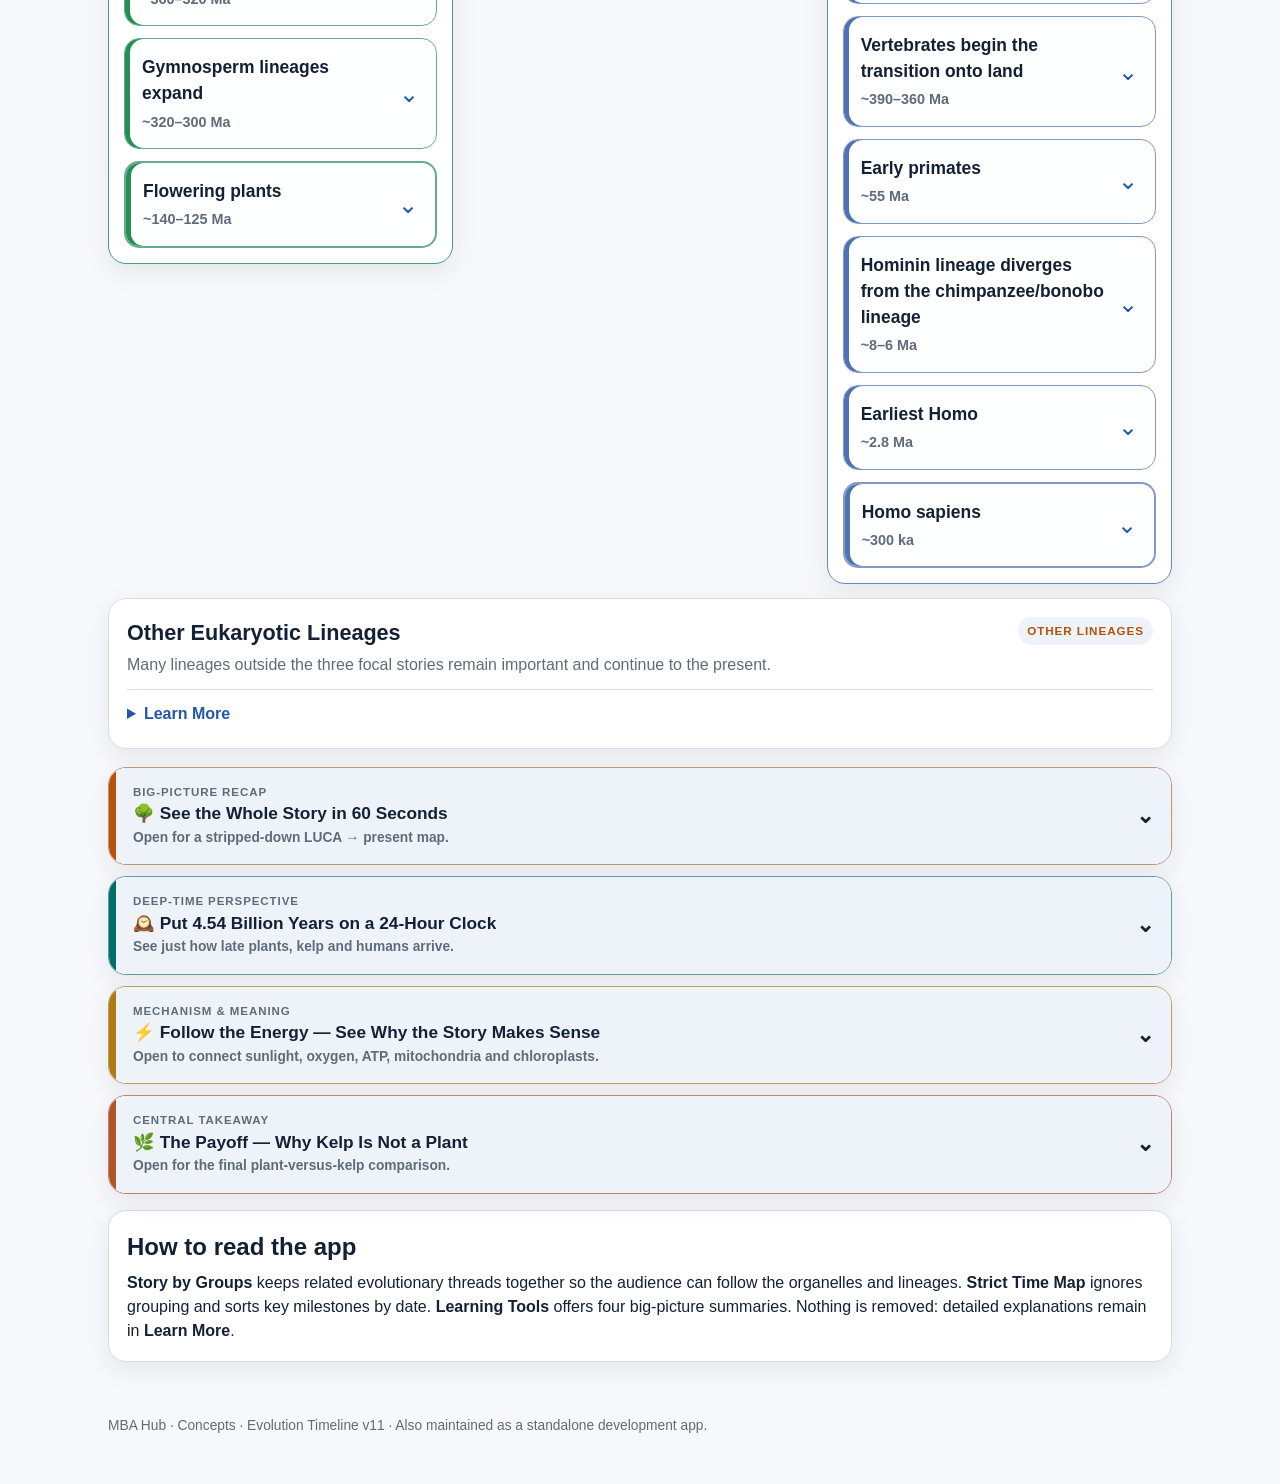
==== commit af5794f4: "Add third evolution timeline view for big-picture learning tools" ====
--- a/index.html
+++ b/index.html
@@ -29,7 +29,8 @@
       <div class="view-picker"><strong class="view-picker-title">Choose a view</strong><div class="segmented" role="group" aria-label="Two timeline views">
         <button class="mode active" data-view="story">1 · Story by Groups</button>
         <button class="mode" data-view="time">2 · Strict Time Map</button>
-      </div><p class="view-hint">Two ways to explore: follow related evolutionary stories or compare events in chronological order.</p></div>
+        <button class="mode" data-view="tools">3 · Learning Tools</button>
+      </div><p class="view-hint">Three ways to explore: follow evolutionary branches, compare dates, or explore the big picture.</p></div>
 
 
     </section>
@@ -46,10 +47,11 @@
 
     <section id="storyView" class="view-panel"></section>
     <section id="timeView" class="view-panel" hidden></section>
+    <section id="toolsView" class="view-panel" hidden aria-label="Big Picture and Learning Tools"></section>
 
     <section class="card principle-card">
       <h2>How to read the app</h2>
-      <p><strong>Story by Groups</strong> keeps related evolutionary threads together so the audience can follow the organelles and lineages. <strong>Strict Time Map</strong> ignores grouping and sorts the key milestones only by date. Nothing is removed: detailed explanations remain in <strong>Learn More</strong>.</p>
+      <p><strong>Story by Groups</strong> keeps related evolutionary threads together so the audience can follow the organelles and lineages. <strong>Strict Time Map</strong> ignores grouping and sorts key milestones by date. <strong>Learning Tools</strong> offers four big-picture summaries. Nothing is removed: detailed explanations remain in <strong>Learn More</strong>.</p>
     </section>
   </main>
 
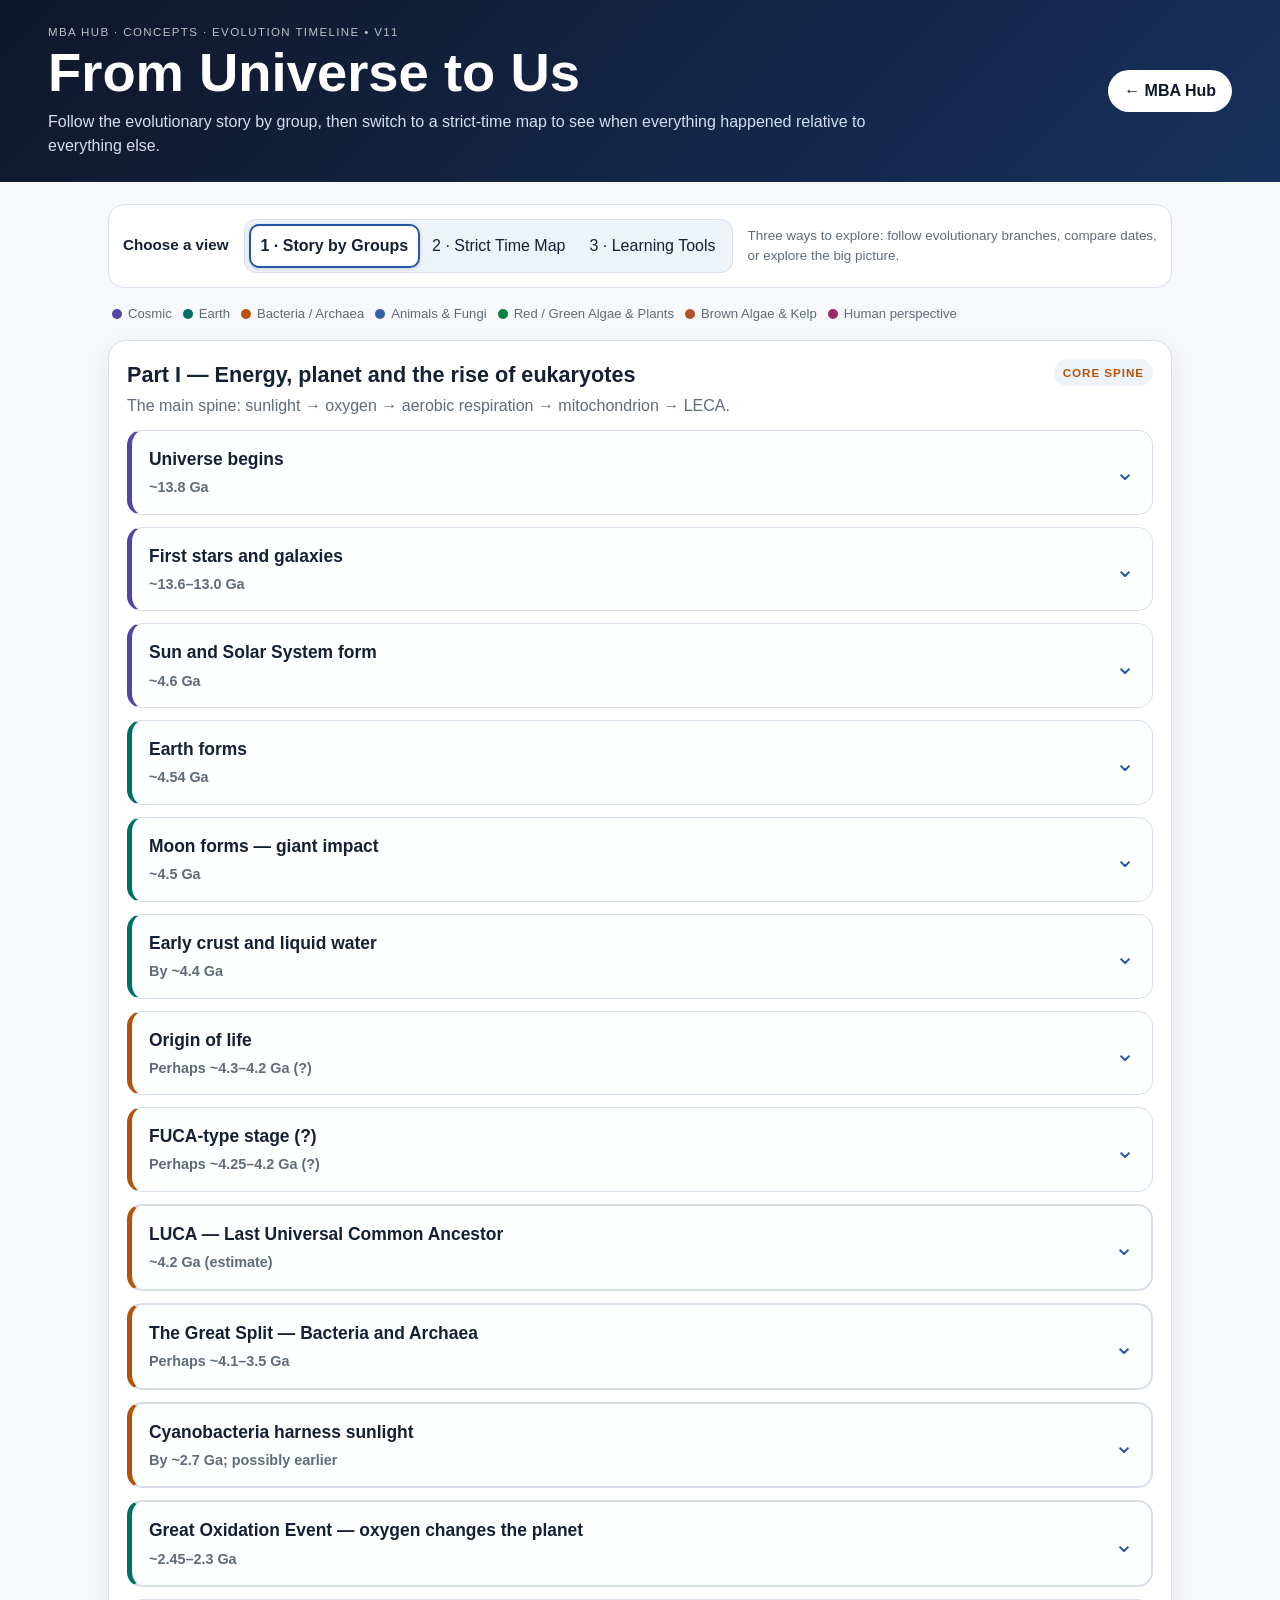
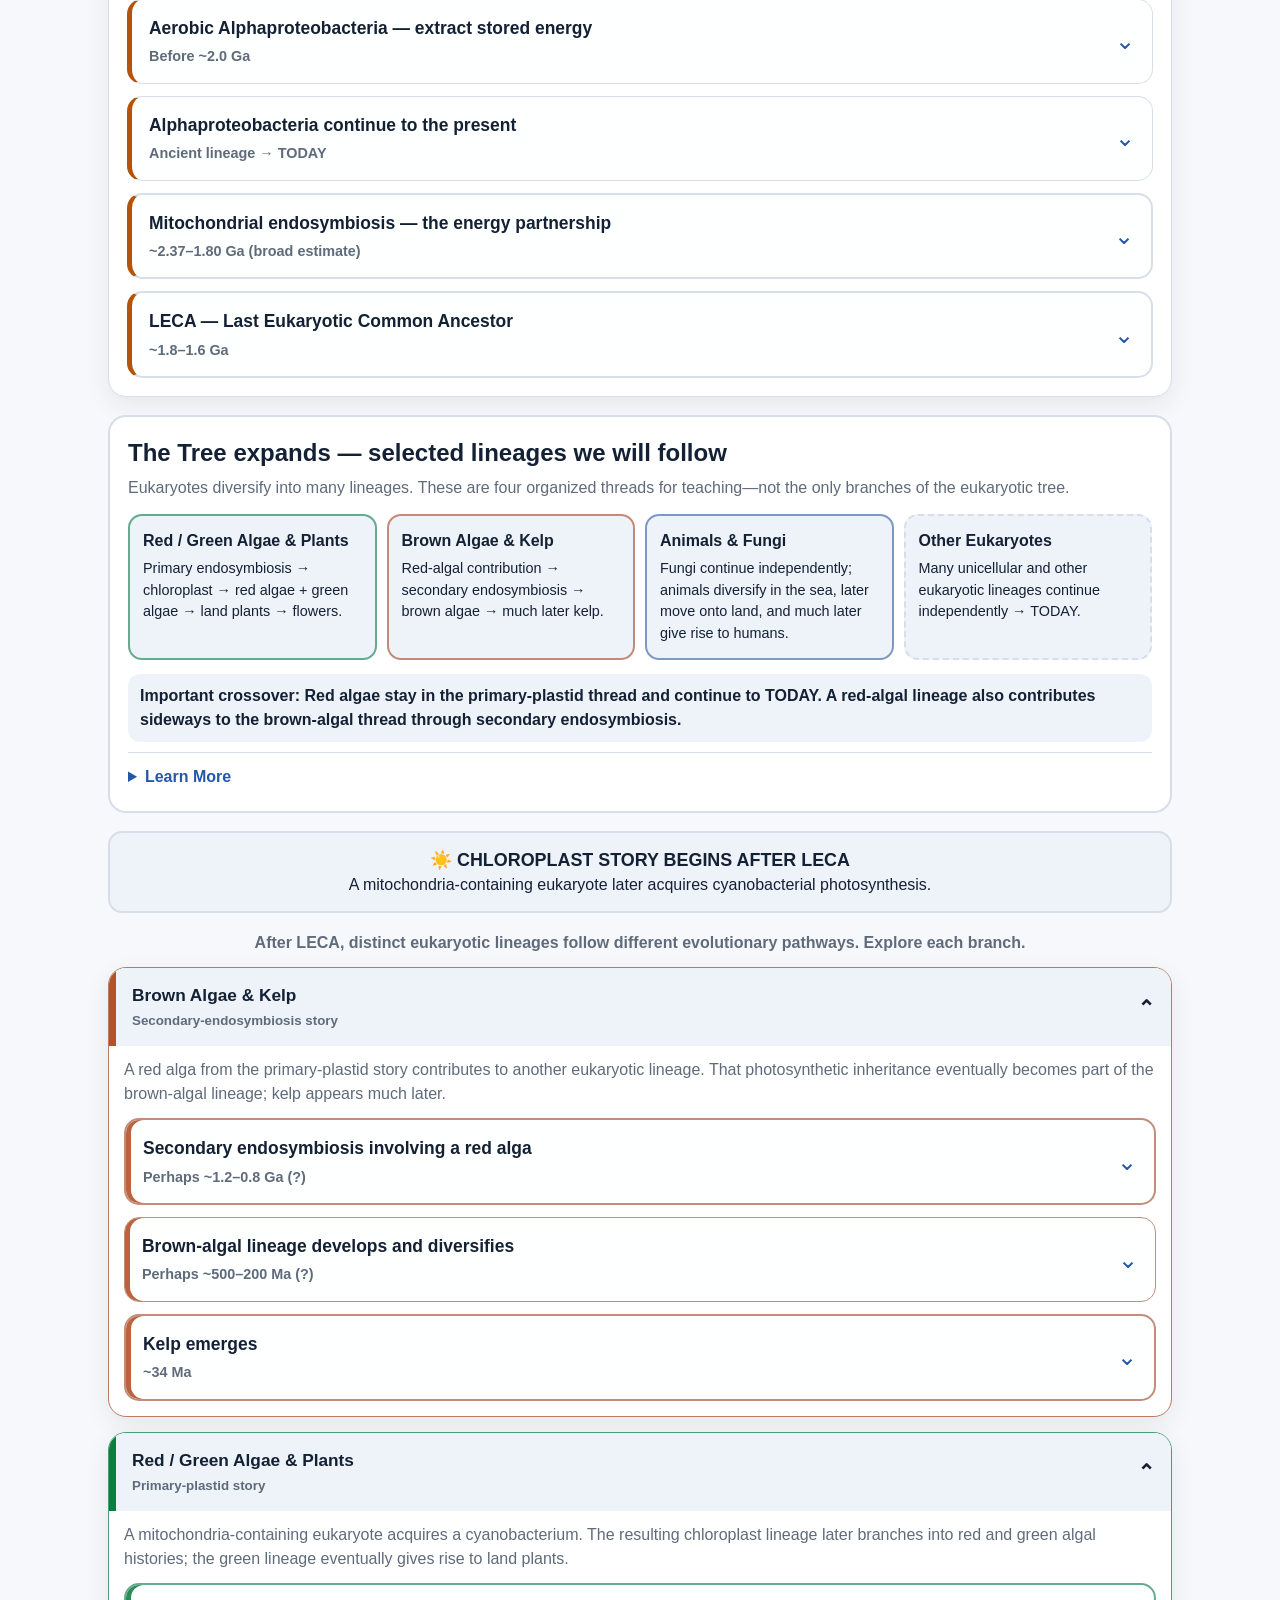
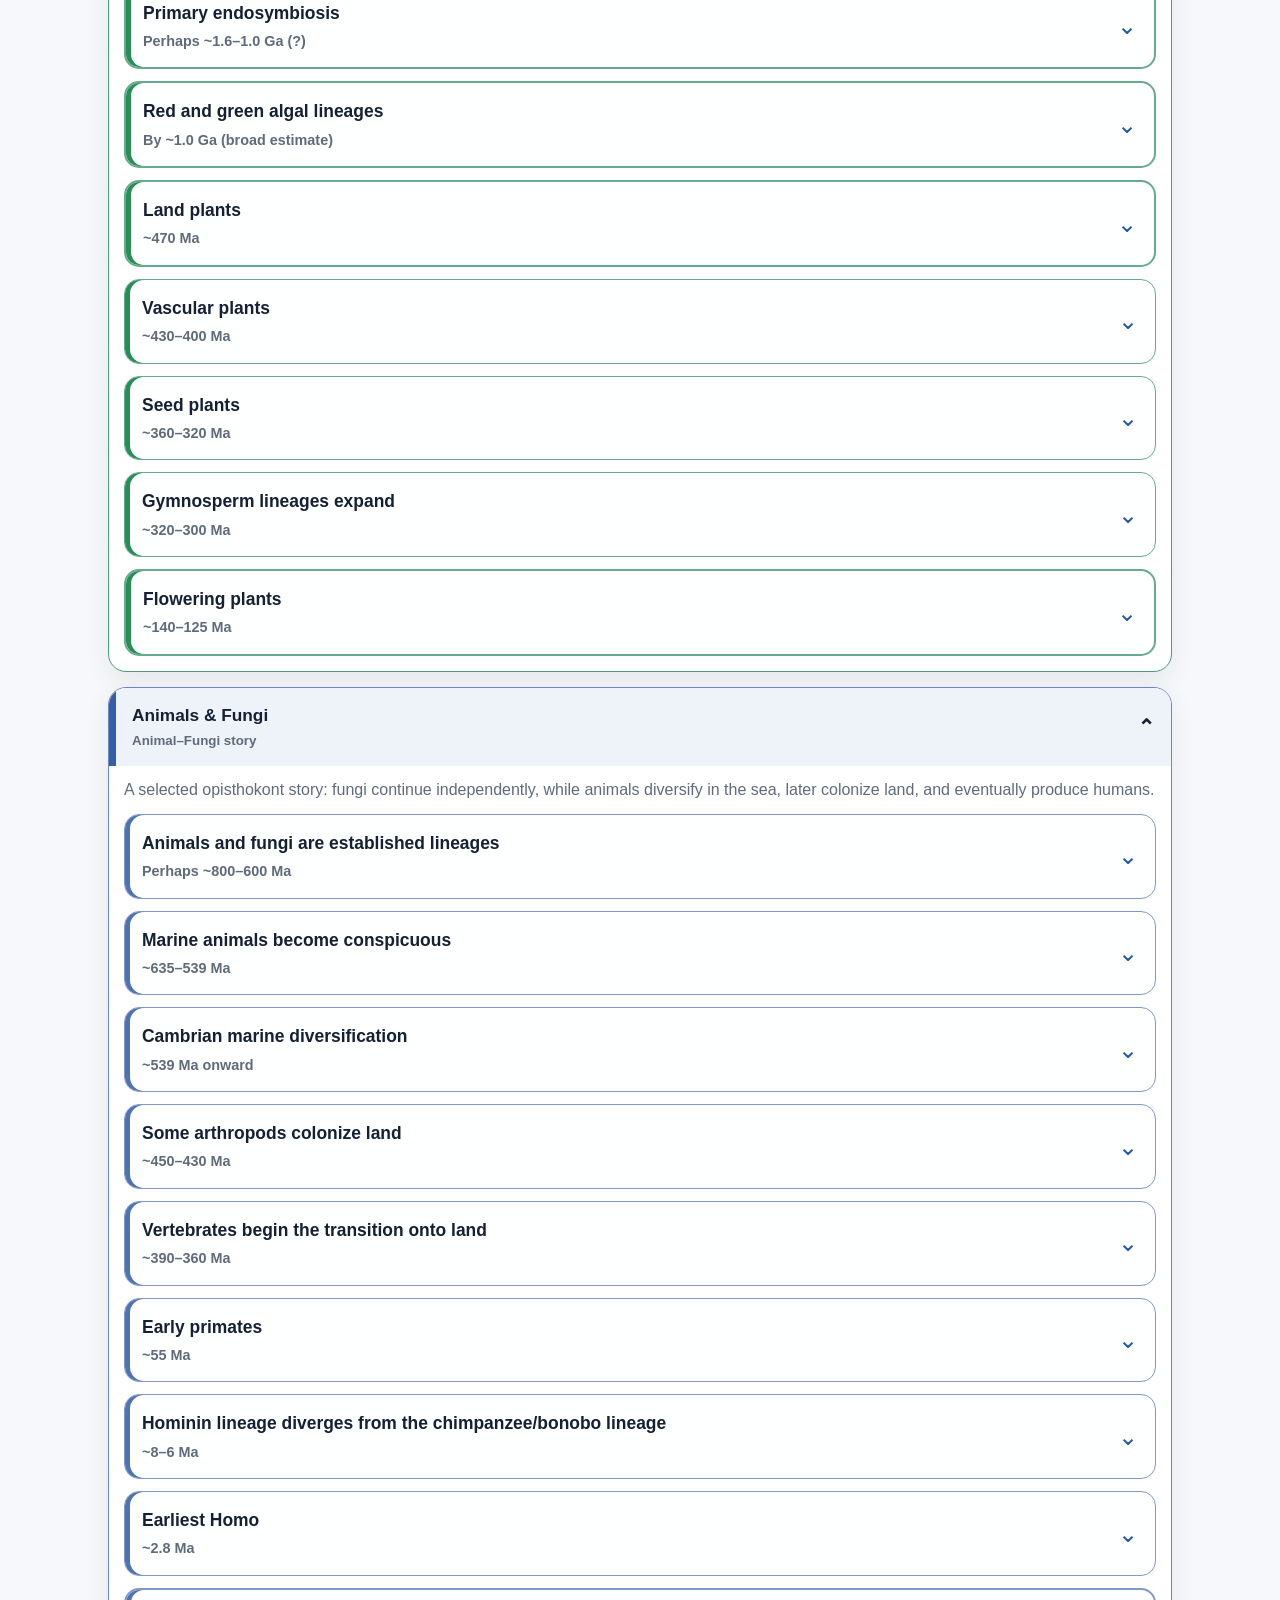
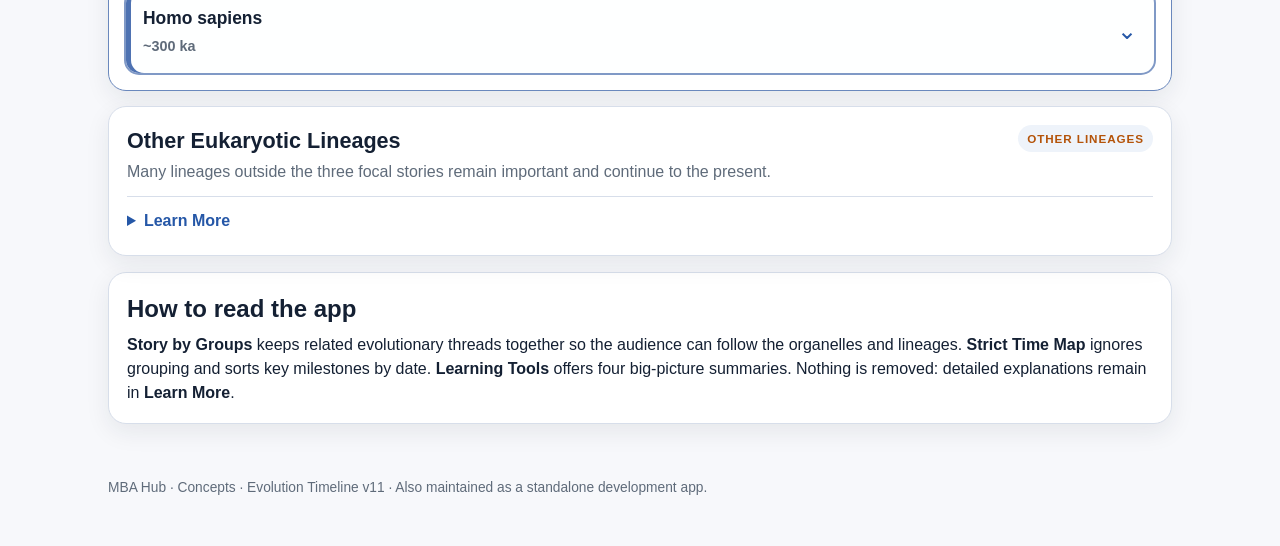
==== commit 8bd0b847: "Remove Install app button and prompt handler from evolution timeline" ====
--- a/index.html
+++ b/index.html
@@ -20,7 +20,6 @@
     </div>
     <div class="header-actions">
       <a href="https://drtforshortaol.github.io/MBA-hub/" class="hub-return">← MBA Hub</a>
-      <button id="installBtn" class="install" hidden>Install app</button>
     </div>
   </header>
 
--- a/styles.css
+++ b/styles.css
@@ -60,3 +60,17 @@
 .topbar{align-items:center;gap:22px}.header-actions{display:flex;gap:9px;align-items:center;flex-wrap:wrap;justify-content:flex-end}.hub-return{display:inline-flex;align-items:center;justify-content:center;min-height:42px;padding:9px 16px;border-radius:999px;background:#fff;color:#0f172a;text-decoration:none;font-weight:800}.controls{align-items:center}.view-picker{flex:1 1 100%;display:flex;align-items:center;gap:15px;flex-wrap:wrap}.view-picker-title{font-size:.95rem;color:var(--text)}.view-hint{flex:1 1 240px;margin:0;color:var(--muted);font-size:.84rem}.segmented{border:1px solid var(--line);padding:4px}.mode{min-height:44px}.mode.active{outline:2px solid var(--accent);outline-offset:-2px}
 .event-accordion{padding:0;overflow:hidden}.event-accordion>summary{list-style:none;cursor:pointer;display:flex;align-items:center;justify-content:space-between;gap:14px;padding:15px 17px}.event-accordion>summary::-webkit-details-marker{display:none}.event-title{display:block;font-size:1.09rem;color:var(--text)}.event-summary-inner .date{display:block;margin:5px 0 0}.event-arrow{font-size:1.5rem;color:var(--accent);transition:transform .2s ease}.event-accordion[open] .event-arrow{transform:rotate(180deg)}.event-expanded{border-top:1px solid var(--line);padding:14px 17px 17px}.event-accordion>summary:focus-visible{outline:3px solid var(--accent);outline-offset:-3px}.event-card .details{margin-top:12px}
 @media(max-width:650px){.topbar{flex-direction:column;align-items:stretch}.header-actions{justify-content:flex-start}.view-picker{display:block}.view-picker-title{display:block;margin-bottom:8px}.view-hint{margin-top:8px}}
+
+/* Third view: independent learning tools with established accordion styling */
+.tools-intro{margin-top:0}.tools-intro h2{margin:0 0 6px}.tools-intro p{margin:0;color:var(--muted)}
+@media(max-width:700px){.segmented{flex-wrap:wrap;gap:4px}.segmented .mode{flex:1 1 100%;text-align:left}}
+
+/* Three parallel evolutionary lineage pillars */
+.lineage-explainer{text-align:center;color:var(--muted);margin:18px auto 12px;max-width:790px;font-weight:600}
+.group-grid.lineage-pillars{grid-template-columns:repeat(3,minmax(0,1fr));gap:15px;align-items:stretch}
+.lineage-pillars>.story-accordion:not([open]){min-height:205px;display:flex;flex-direction:column}
+.lineage-pillars>.story-accordion:not([open])>.story-summary{min-height:205px;flex:1;display:flex;align-items:center;justify-content:space-between;padding:25px 19px}
+.lineage-pillars>.story-accordion:not([open])>.story-summary>span:first-child{display:flex;flex-direction:column;gap:10px}
+.lineage-pillars>.story-accordion[open]{grid-column:1/-1}
+.lineage-pillars>.other-shell{grid-column:1/-1}
+@media(max-width:670px){.group-grid.lineage-pillars{grid-template-columns:repeat(3,minmax(0,1fr));gap:8px}.lineage-pillars>.story-accordion:not([open]),.lineage-pillars>.story-accordion:not([open])>.story-summary{min-height:175px}.lineage-pillars>.story-accordion:not([open])>.story-summary{padding:15px 9px;align-items:flex-start}.lineage-pillars .story-summary strong{font-size:.9rem}.lineage-pillars .story-summary small{font-size:.74rem}.lineage-pillars .story-arrow{font-size:1rem}}
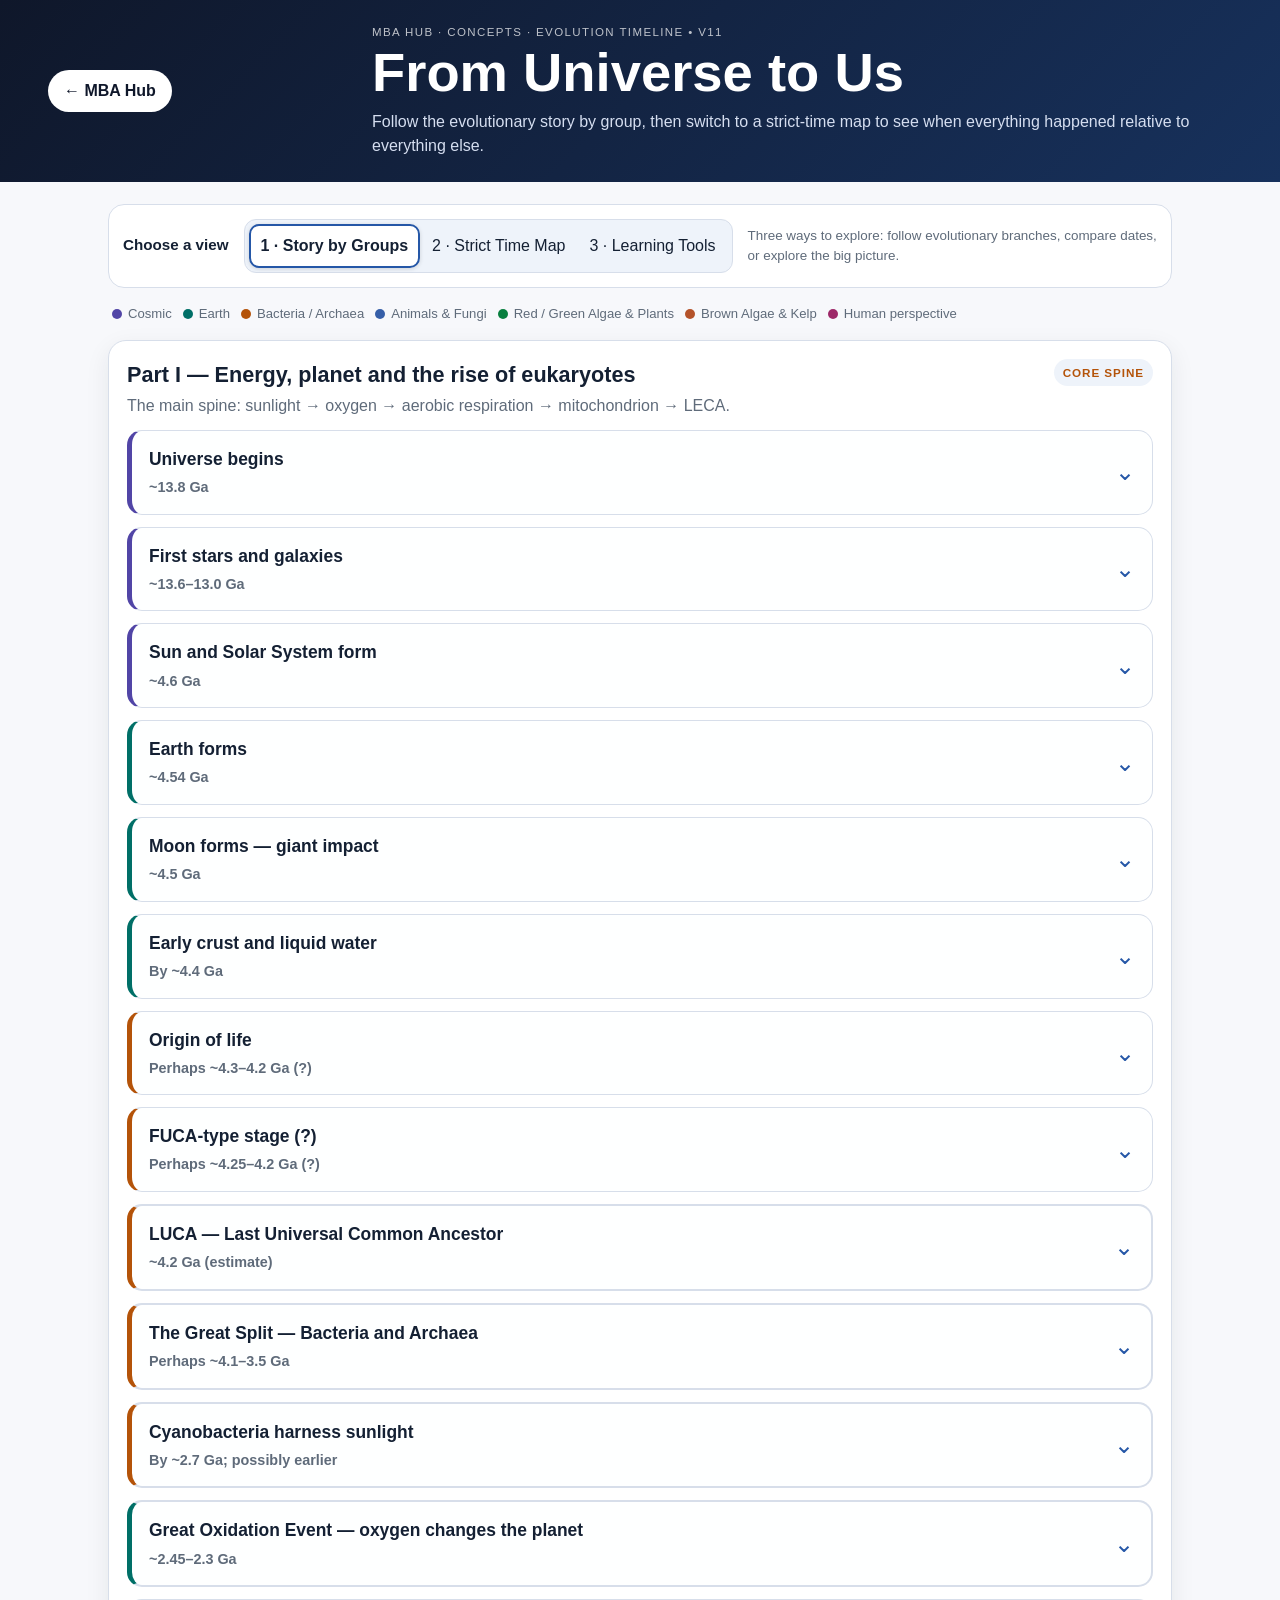
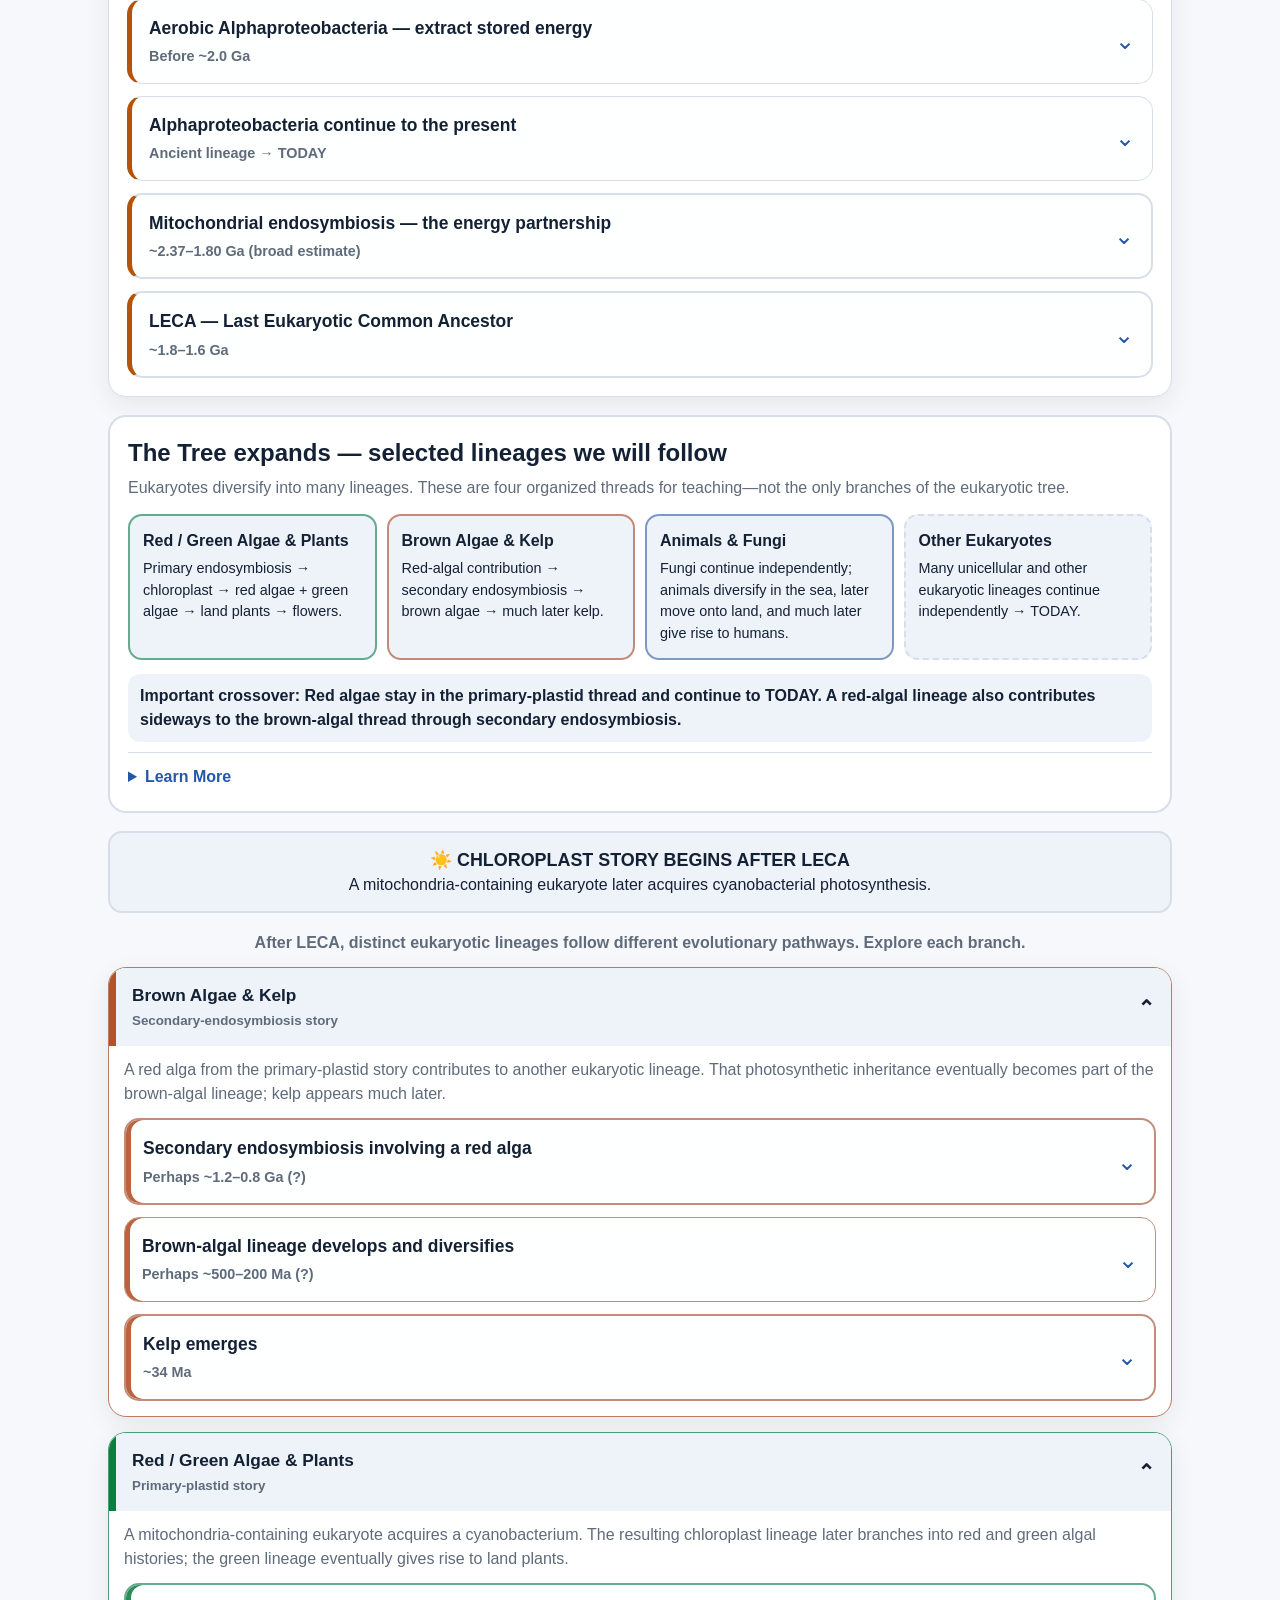
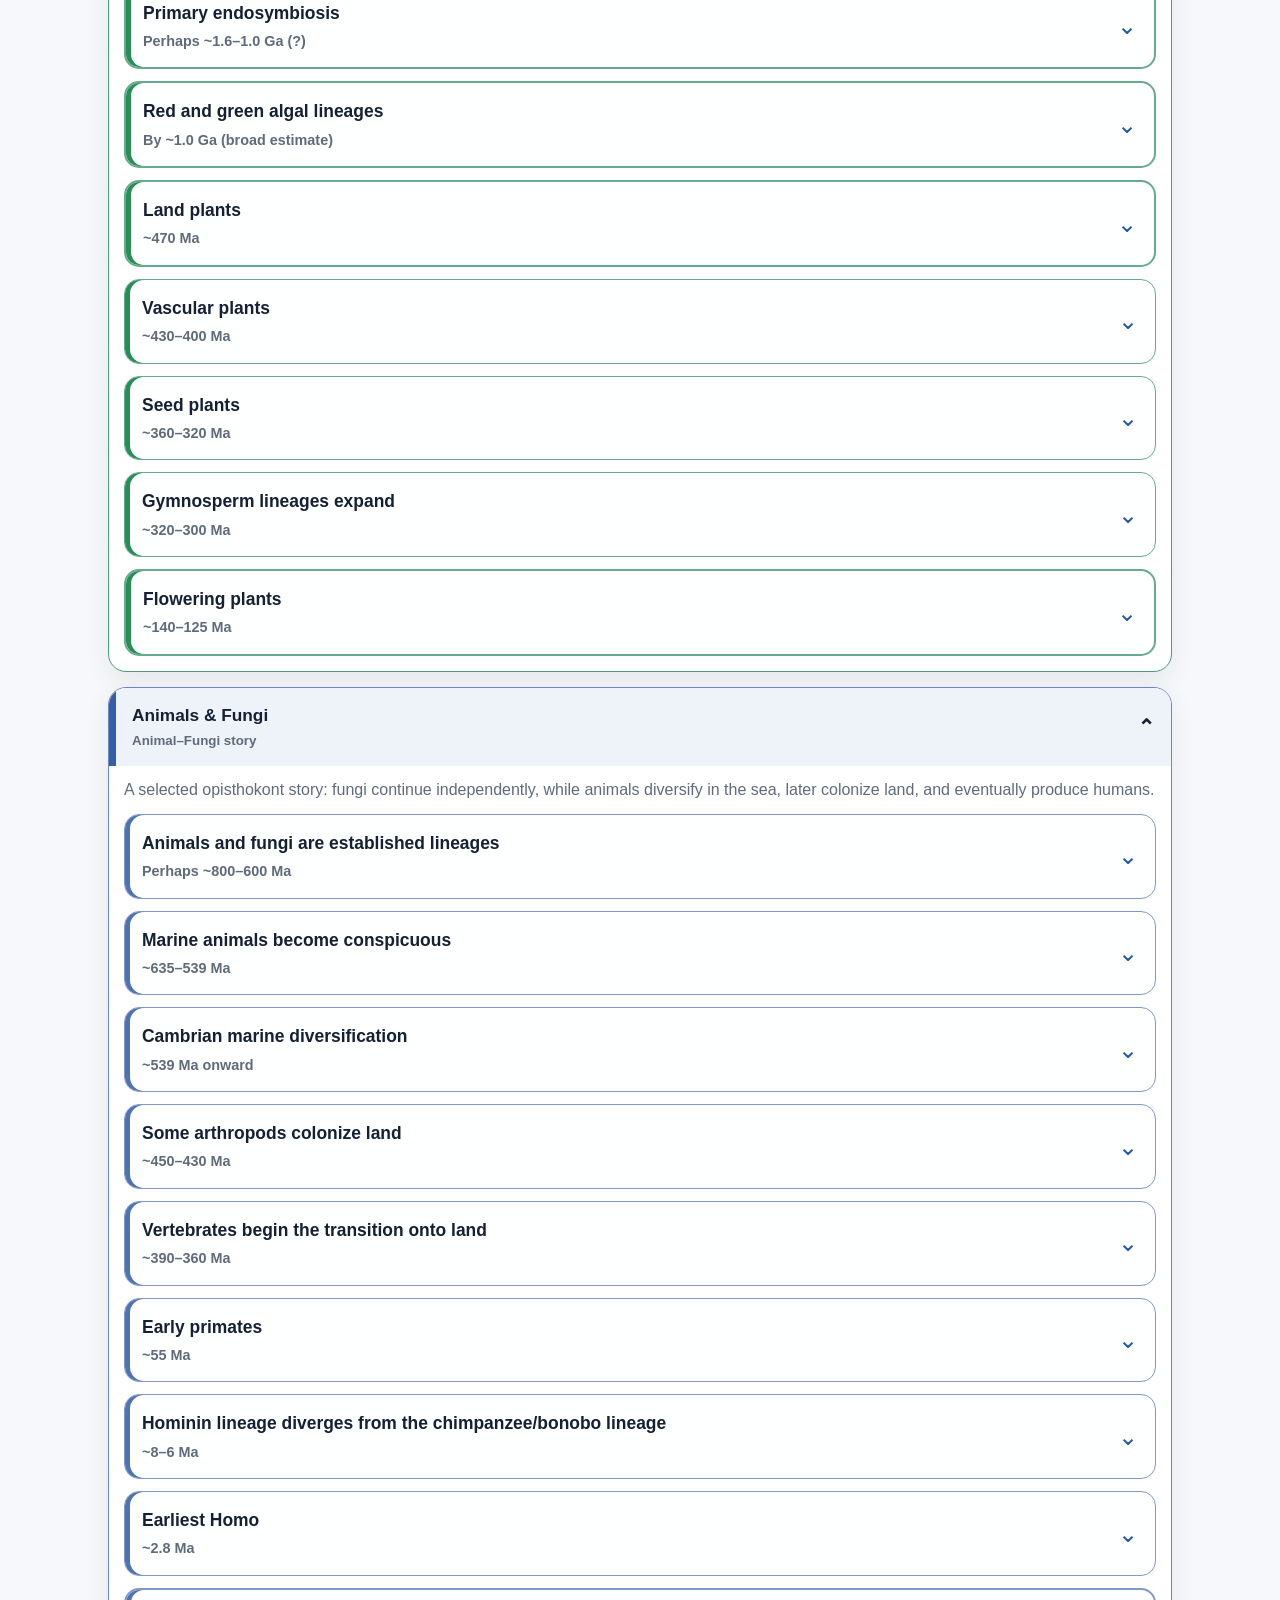
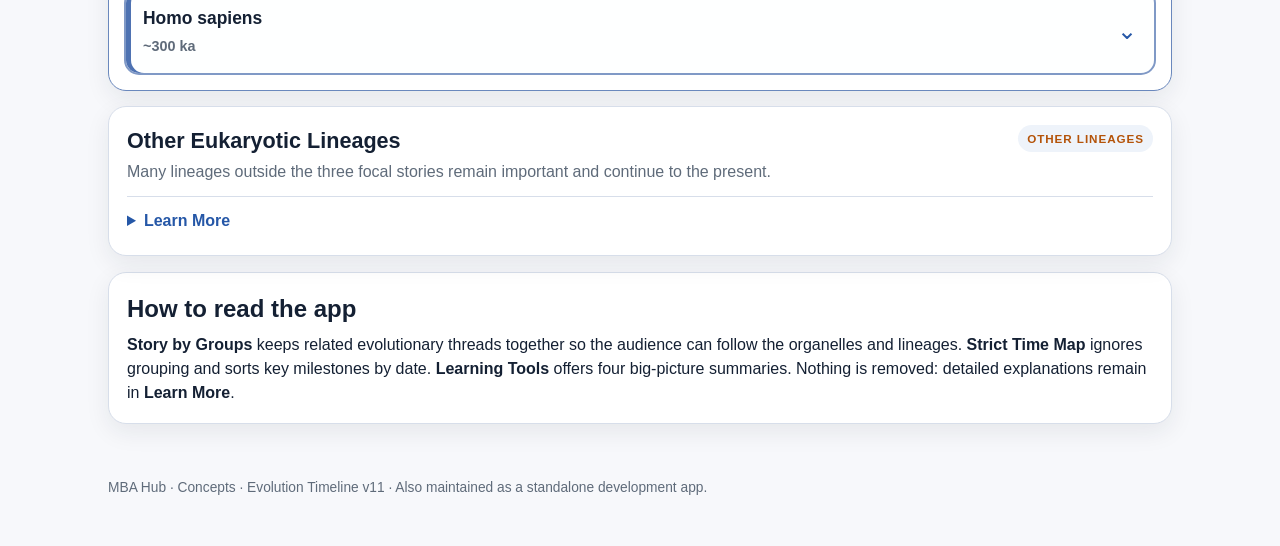
==== commit 01ceadd7: "Align evolution timeline Hub return navigation with MBA global standard" ====
--- a/index.html
+++ b/index.html
@@ -13,13 +13,11 @@
 </head>
 <body>
   <header class="topbar">
-    <div>
+    <nav class="header-actions" aria-label="Page navigation"><a href="https://drtforshortaol.github.io/MBA-hub/" class="hub-return">← MBA Hub</a></nav>
+    <div class="title-copy">
       <p class="eyebrow">MBA Hub · Concepts · Evolution Timeline • v11</p>
       <h1>From Universe to Us</h1>
       <p class="subtitle">Follow the evolutionary story by group, then switch to a strict-time map to see when everything happened relative to everything else.</p>
-    </div>
-    <div class="header-actions">
-      <a href="https://drtforshortaol.github.io/MBA-hub/" class="hub-return">← MBA Hub</a>
     </div>
   </header>
 
